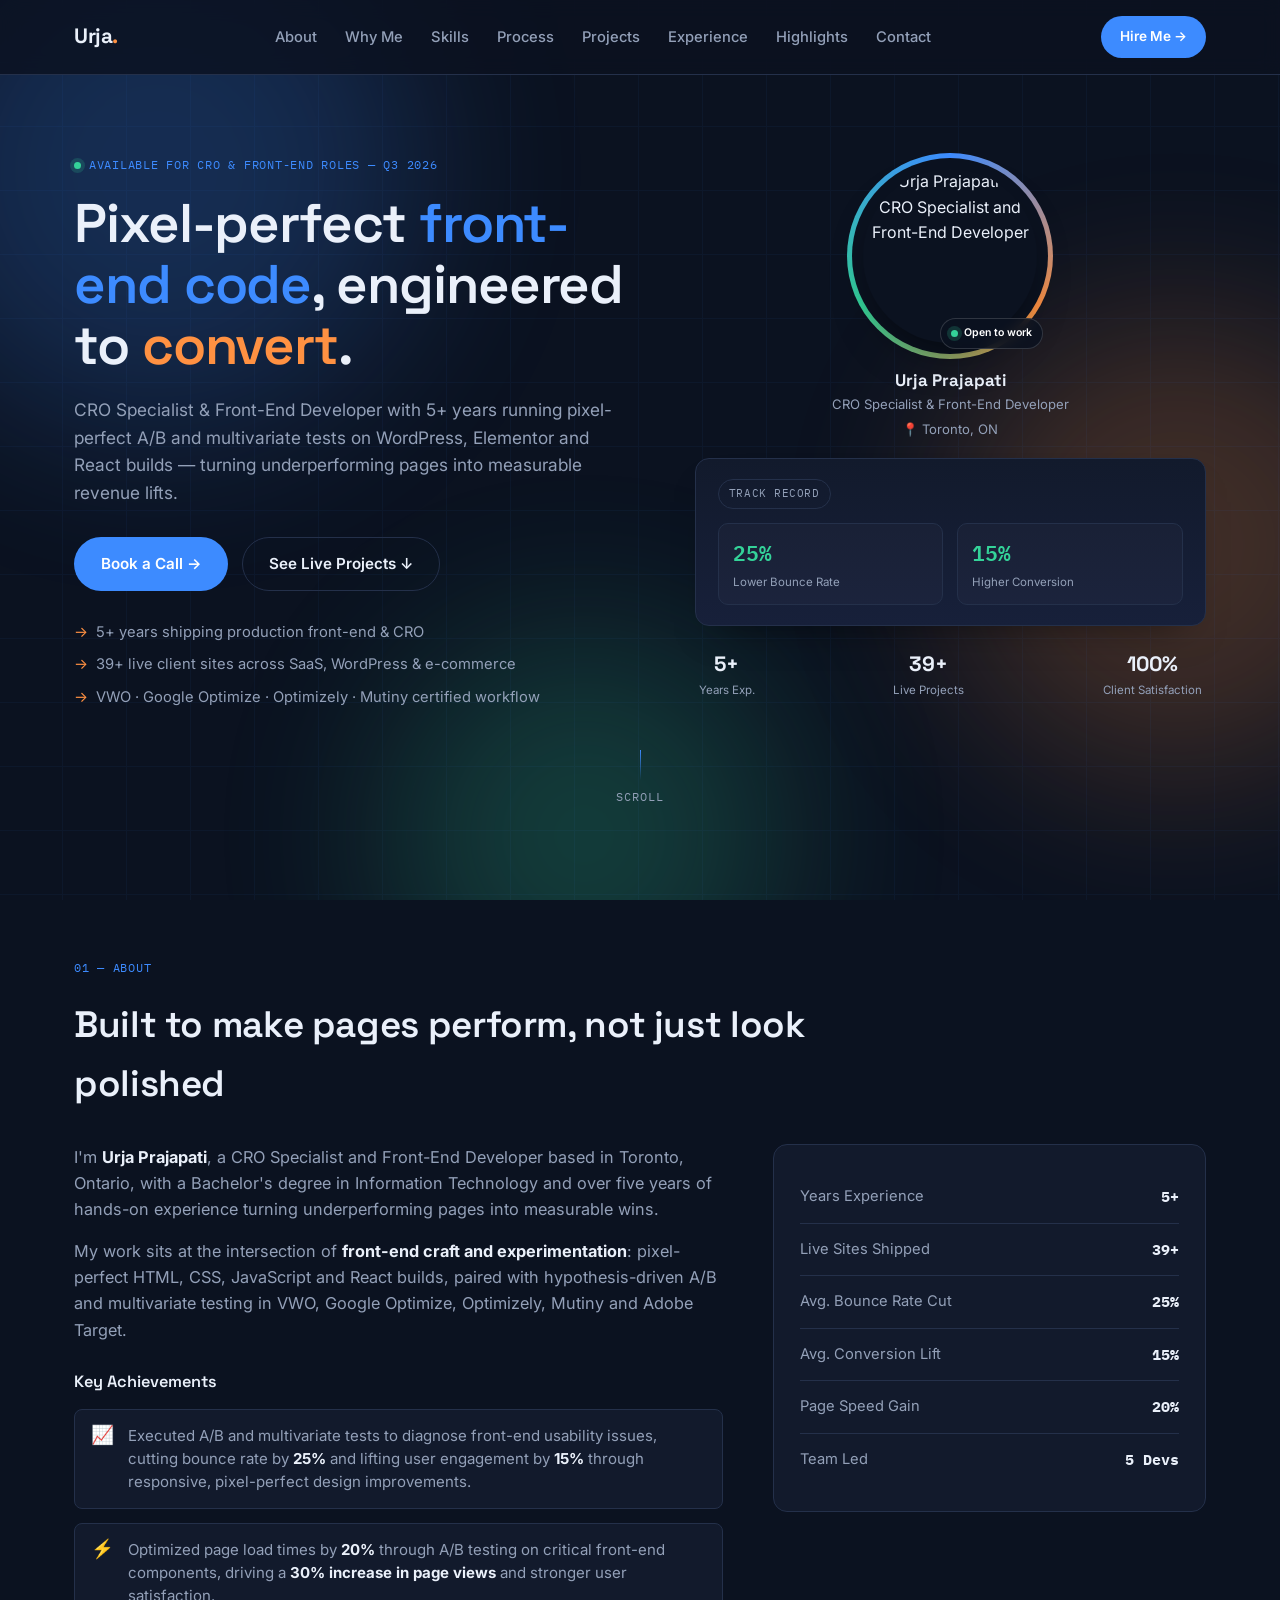
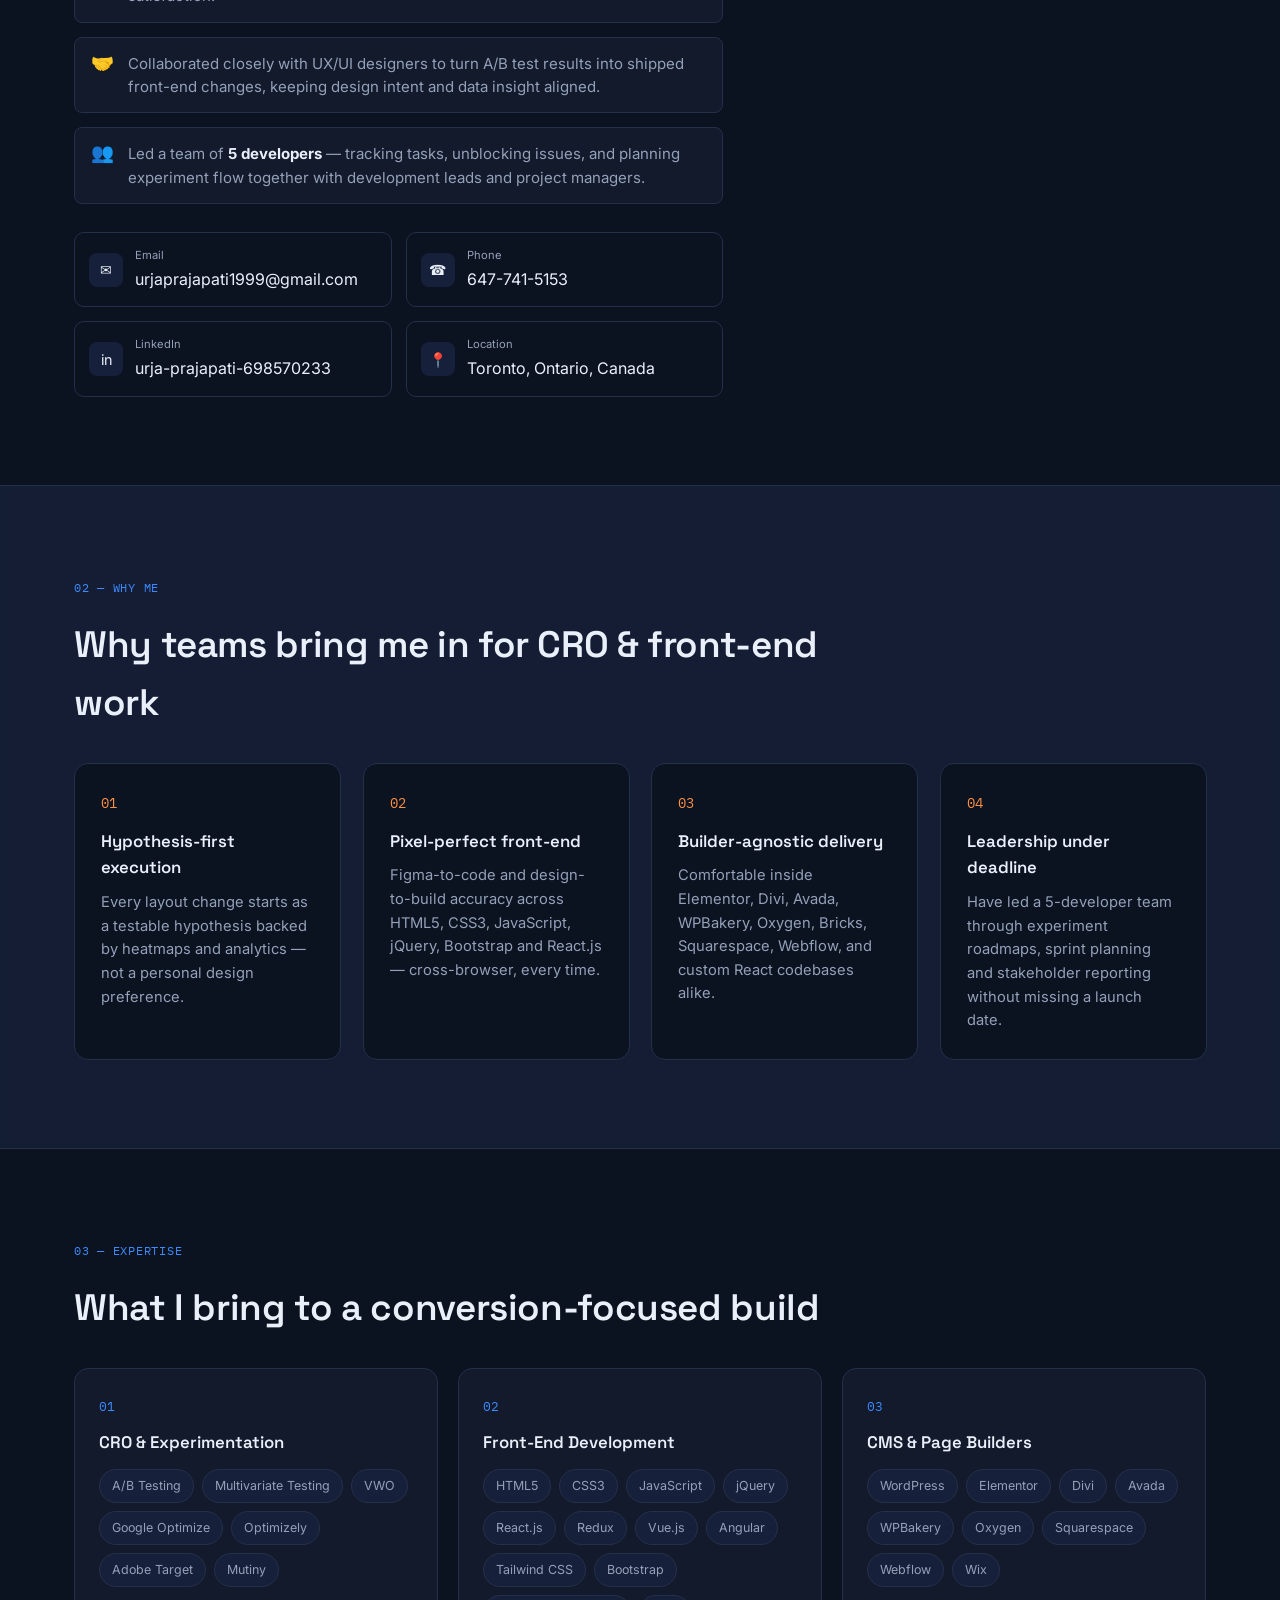
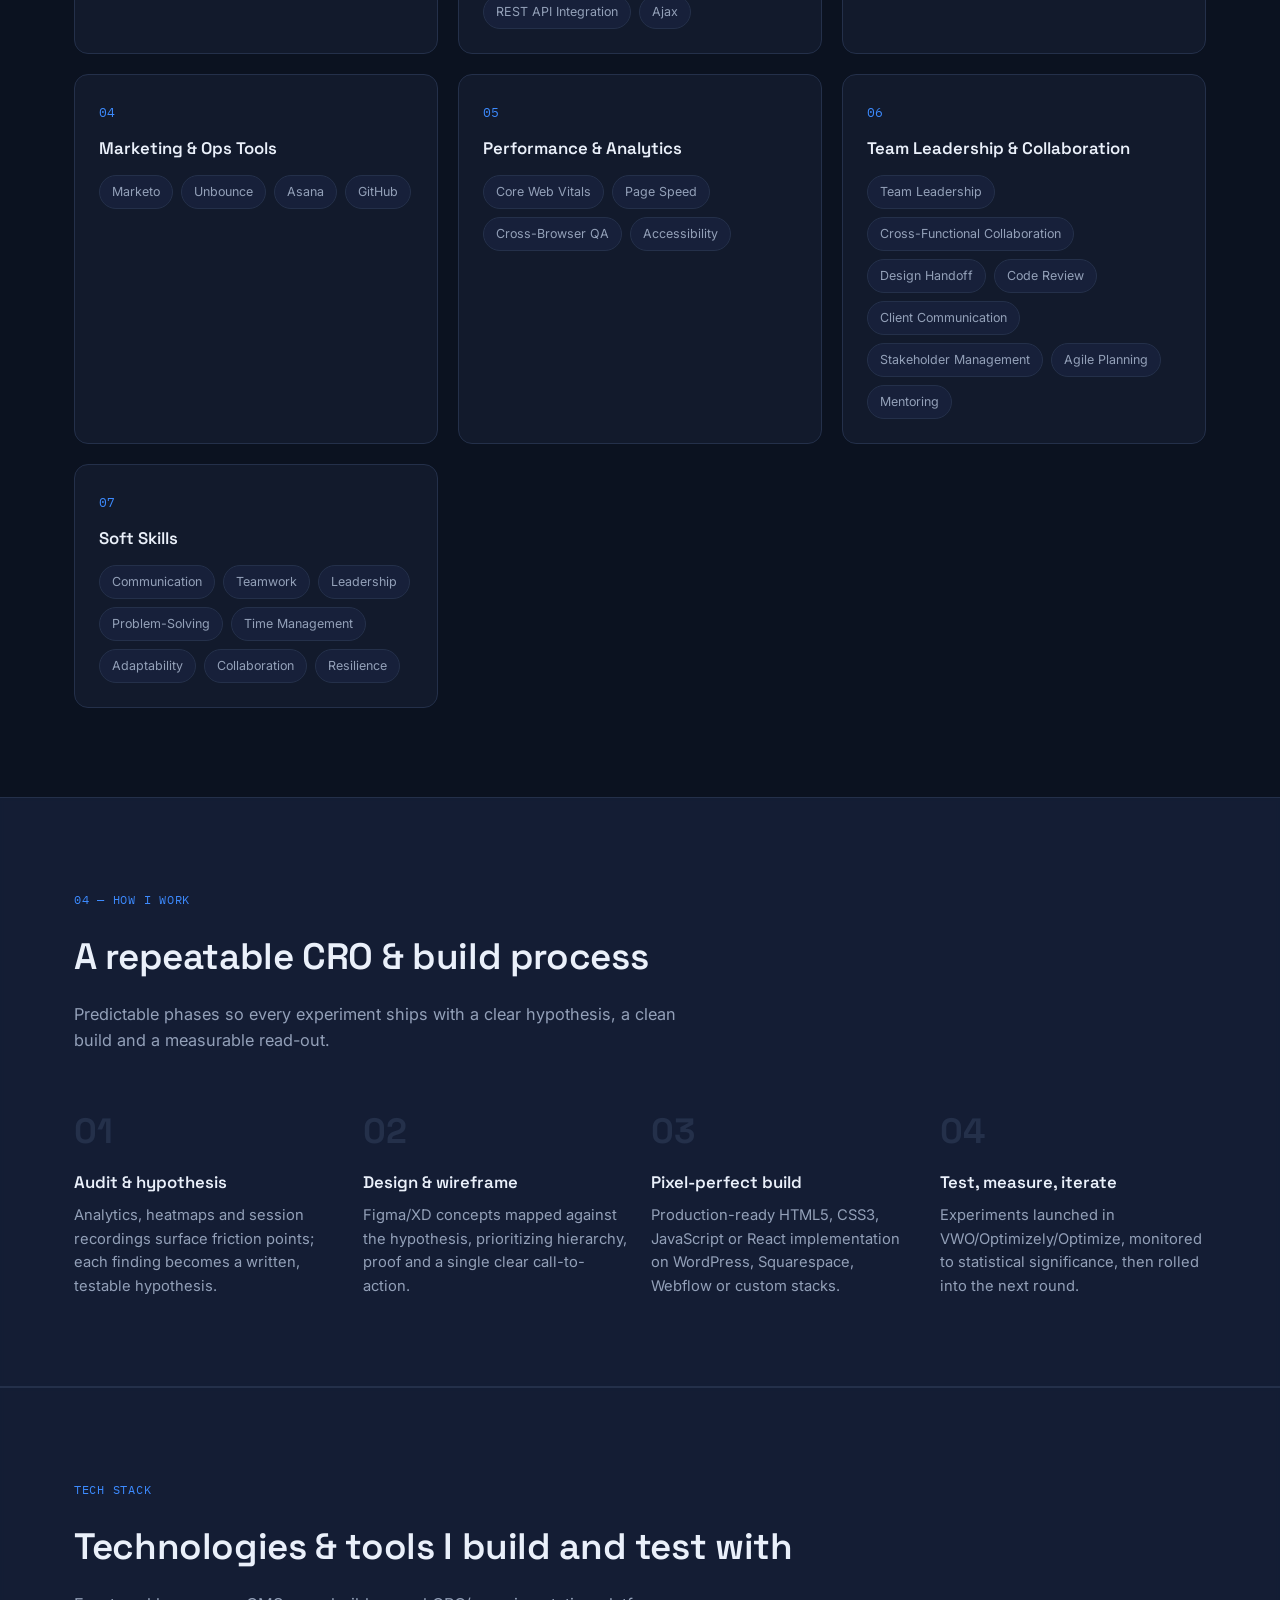
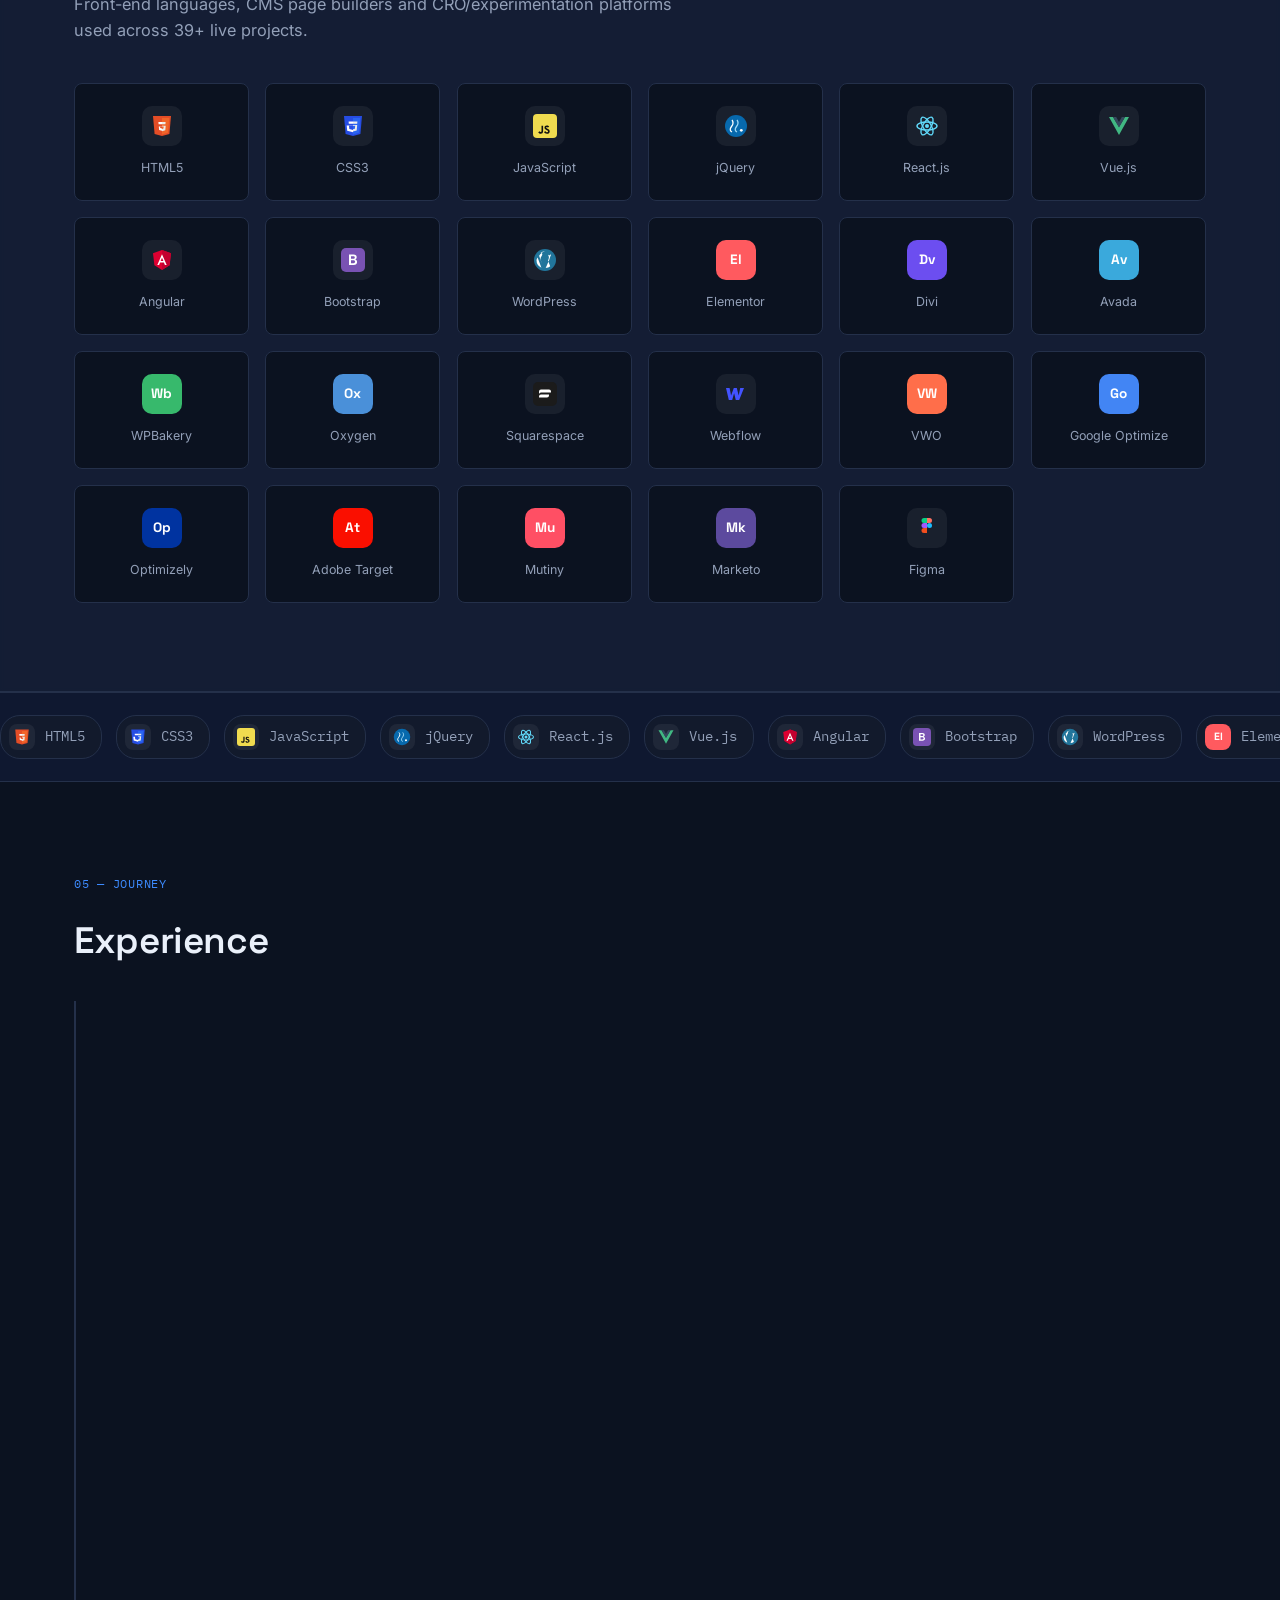
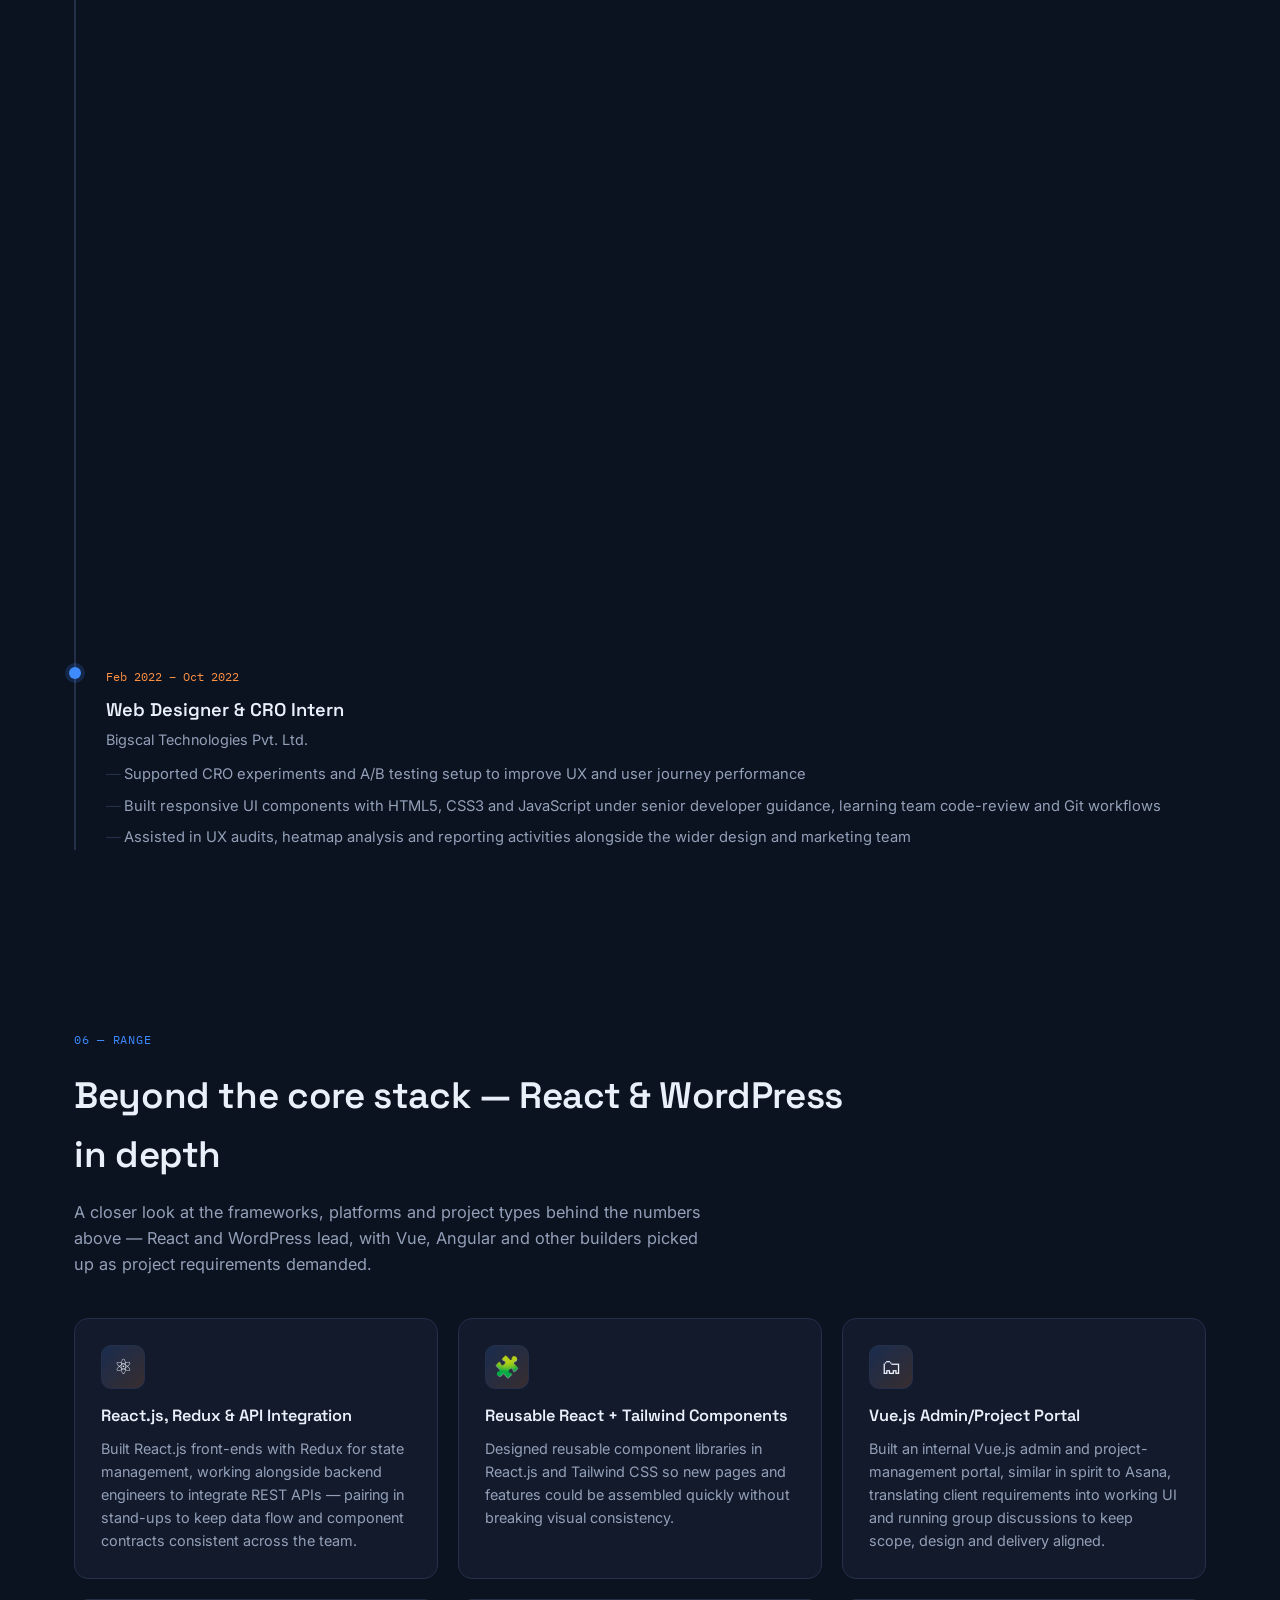
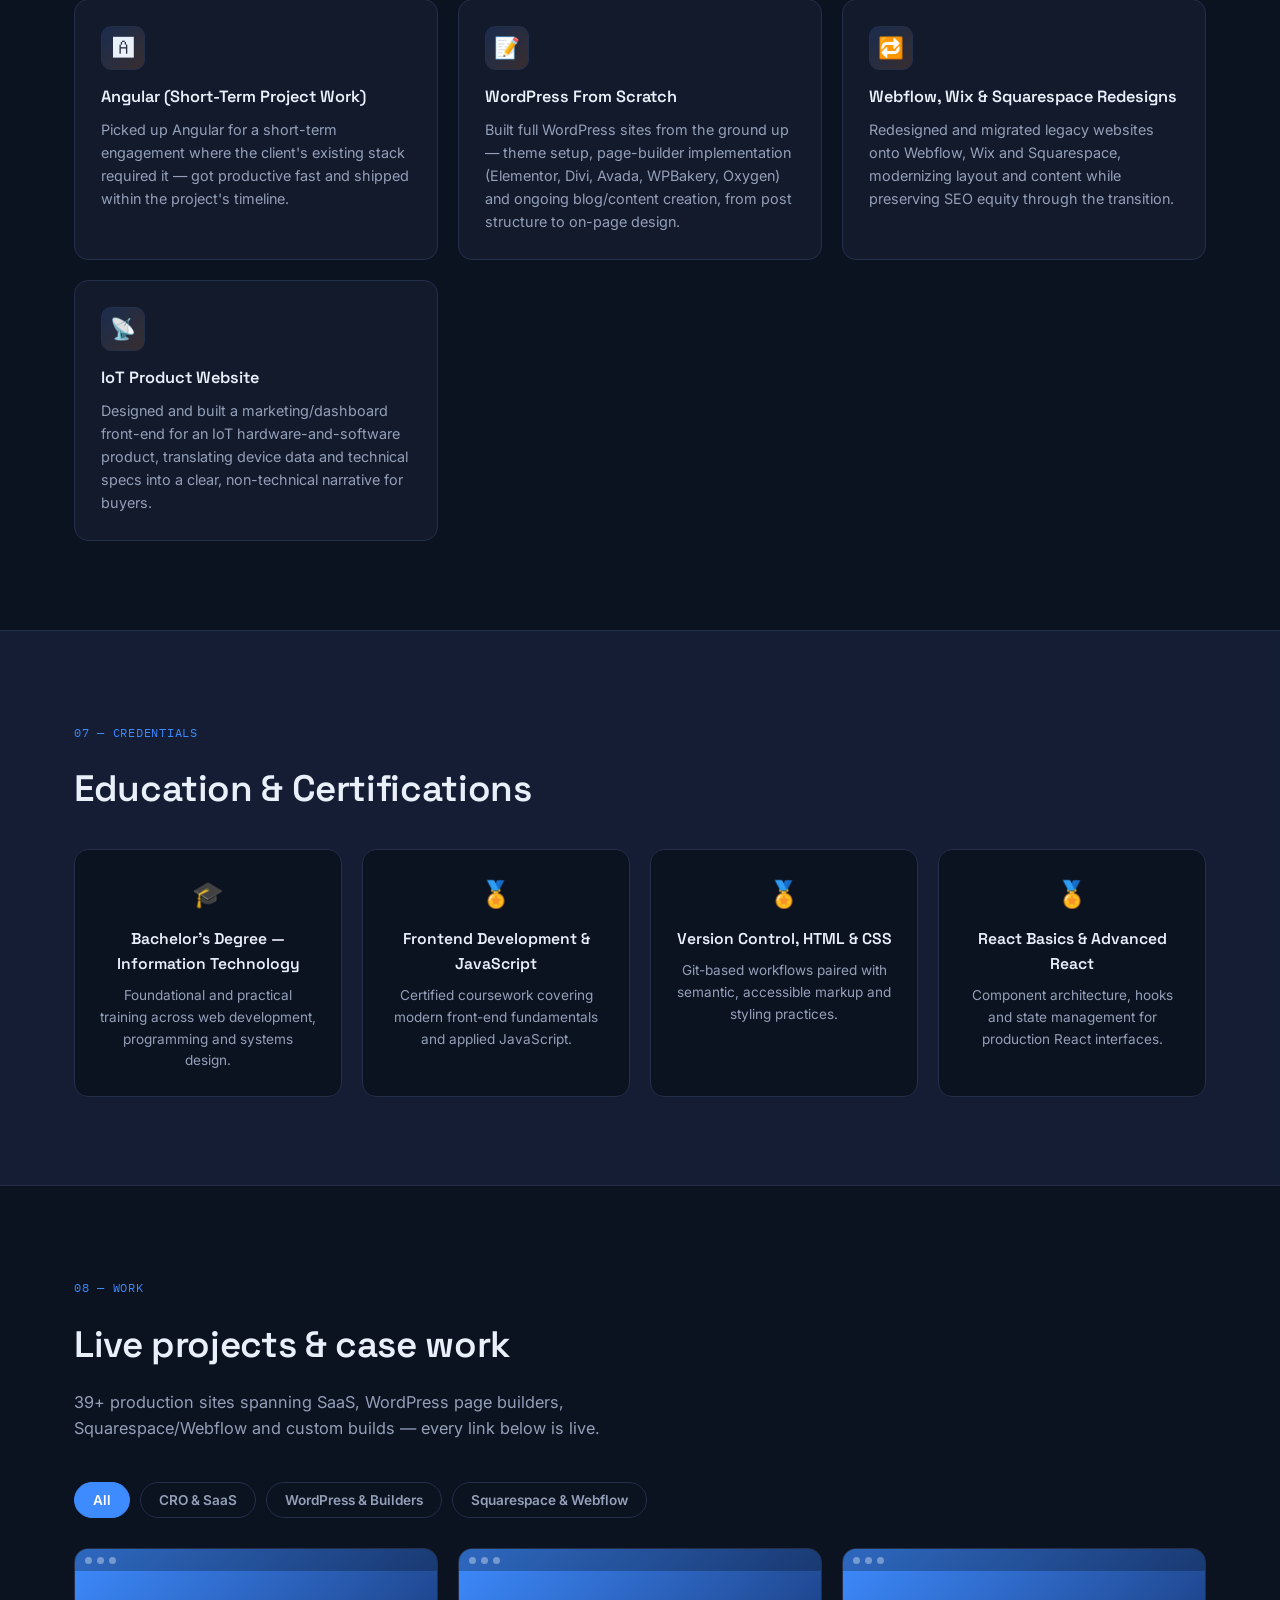
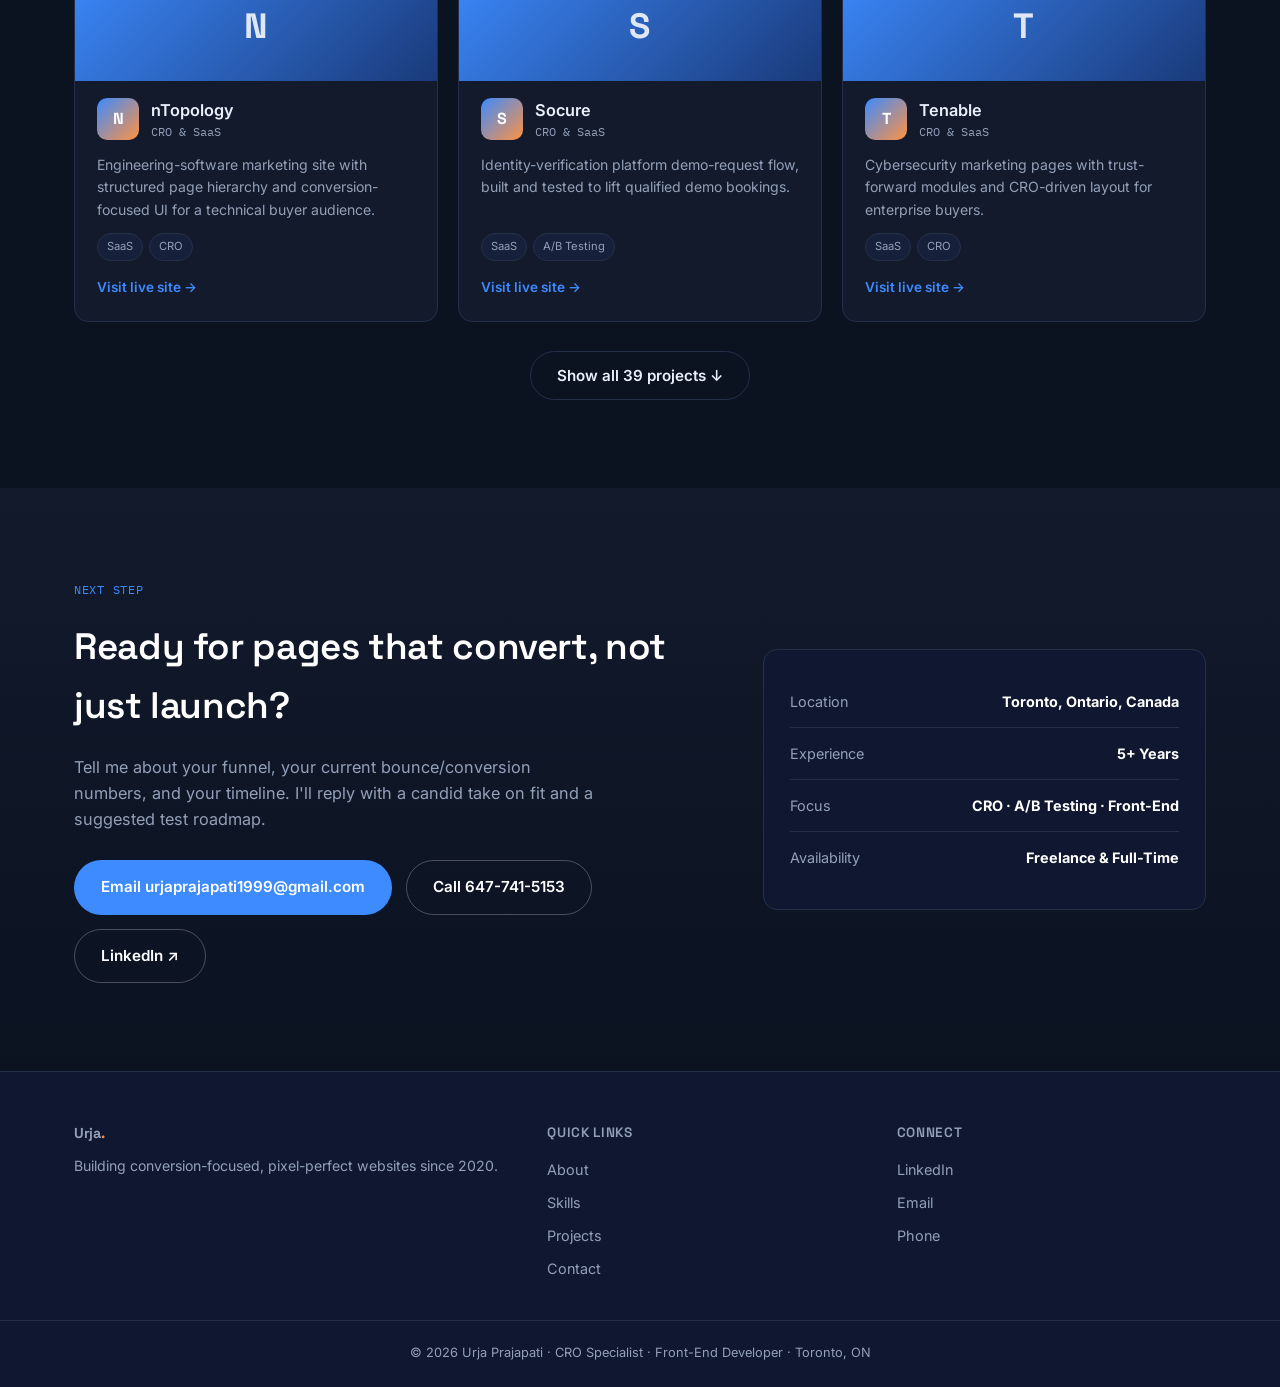
==== index.html @ b02f717a "Add files via upload" ====
<!DOCTYPE html>
<html lang="en">
<head>
<meta charset="UTF-8">
<meta name="viewport" content="width=device-width, initial-scale=1.0">
<title>Urja Prajapati — CRO & Front-End Developer | A/B Testing, WordPress & Elementor Expert</title>
<meta name="description" content="Urja Prajapati is a CRO Specialist and Front-End Developer with 5+ years shipping pixel-perfect, high-converting websites. Expert in A/B testing, VWO, WordPress, Elementor, React.js and JavaScript.">
<meta name="keywords" content="CRO Specialist, Conversion Rate Optimization, A/B Testing, Multivariate Testing, Front-End Developer, WordPress Developer, Elementor Expert, VWO, React.js Developer, Landing Page Optimization, UI/UX, Toronto Ontario">
<meta name="author" content="Urja Prajapati">
<meta property="og:title" content="Urja Prajapati — CRO & Front-End Developer">
<meta property="og:description" content="Pixel-perfect, conversion-focused websites. 5+ years in A/B testing, WordPress, Elementor and React.js.">
<meta property="og:type" content="website">
<link rel="preconnect" href="https://fonts.googleapis.com">
<link rel="preconnect" href="https://fonts.gstatic.com" crossorigin>
<link href="https://fonts.googleapis.com/css2?family=Space+Grotesk:wght@400;500;600;700&family=Inter:wght@400;500;600;700;800&family=IBM+Plex+Mono:wght@400;500;600&display=swap" rel="stylesheet">
<link rel="stylesheet" href="styles.css">
</head>
<body>

<div class="ambient-bg" aria-hidden="true">
  <span class="blob blob-a"></span>
  <span class="blob blob-b"></span>
  <span class="blob blob-c"></span>
  <span class="grid-lines"></span>
</div>

<!-- ===== NAV ===== -->
<header class="site-header" id="top">
  <nav class="nav container">
    <a href="#top" class="logo">Urja<span>.</span></a>
    <ul class="nav-links" id="navLinks">
      <li><a href="#about" class="nav-link">About</a></li>
      <li><a href="#why" class="nav-link">Why Me</a></li>
      <li><a href="#skills" class="nav-link">Skills</a></li>
      <li><a href="#process" class="nav-link">Process</a></li>
      <li><a href="#projects" class="nav-link">Projects</a></li>
      <li><a href="#experience" class="nav-link">Experience</a></li>
      <li><a href="#highlights" class="nav-link">Highlights</a></li>
      <li><a href="#contact" class="nav-link">Contact</a></li>
    </ul>
    <a href="mailto:urjaprajapati1999@gmail.com" class="btn btn-primary btn-sm nav-cta">Hire Me →</a>
    <button class="nav-toggle" id="navToggle" aria-label="Toggle menu">
      <span></span><span></span><span></span>
    </button>
  </nav>
</header>

<main>

<!-- ===== HERO ===== -->
<section class="hero" id="hero">
  <div class="container hero-grid">
    <div class="hero-copy">
      <p class="eyebrow"><span class="dot"></span>Available for CRO &amp; Front-End roles — Q3 2026</p>
      <h1>Pixel-perfect <span class="hl">front-end code</span>, engineered to <span class="hl hl-b">convert</span>.</h1>
      <p class="hero-sub">CRO Specialist &amp; Front-End Developer with 5+ years running pixel-perfect A/B and multivariate tests on WordPress, Elementor and React builds — turning underperforming pages into measurable revenue lifts.</p>
      <div class="hero-actions">
        <a href="mailto:urjaprajapati1999@gmail.com" class="btn btn-primary">Book a Call →</a>
        <a href="#projects" class="btn btn-ghost">See Live Projects ↓</a>
      </div>
      <ul class="hero-bullets">
        <li>5+ years shipping production front-end &amp; CRO</li>
        <li>39+ live client sites across SaaS, WordPress &amp; e-commerce</li>
        <li>VWO · Google Optimize · Optimizely · Mutiny certified workflow</li>
      </ul>
    </div>

    <div class="hero-visual" aria-hidden="false">
      <div class="profile-card">
        <div class="profile-photo-wrap">
          <span class="profile-ring"></span>
          <img src="assets/profile.jpg" alt="Urja Prajapati — CRO Specialist and Front-End Developer" class="profile-photo" width="760" height="1013">
          <span class="profile-badge"><span class="dot"></span>Open to work</span>
        </div>
        <div class="profile-meta">
          <div>
            <strong>Urja Prajapati</strong>
            <span>CRO Specialist &amp; Front-End Developer</span>
          </div>
          <span class="profile-loc">📍 Toronto, ON</span>
        </div>
      </div>

      <div class="impact-card">
        <div class="impact-card-head">
          <span class="impact-tag">Track Record</span>
        </div>
        <div class="impact-metrics">
          <div class="impact-metric">
            <span class="impact-metric-value"><span class="count-up" data-count="25" data-suffix="%">0</span></span>
            <span class="impact-metric-label">Lower Bounce Rate</span>
          </div>
          <div class="impact-metric">
            <span class="impact-metric-value"><span class="count-up" data-count="15" data-suffix="%">0</span></span>
            <span class="impact-metric-label">Higher Conversion</span>
          </div>
        </div>
      </div>

      <div class="hero-stats-strip">
        <div><strong class="count-up" data-count="5" data-suffix="+">0</strong><span>Years Exp.</span></div>
        <div><strong class="count-up" data-count="39" data-suffix="+">0</strong><span>Live Projects</span></div>
        <div><strong class="count-up" data-count="100" data-suffix="%">0</strong><span>Client Satisfaction</span></div>
      </div>
    </div>
  </div>
  <a href="#about" class="scroll-cue"><span></span>Scroll</a>
</section>

<!-- ===== ABOUT ===== -->
<section class="section" id="about">
  <div class="container">
    <p class="eyebrow eyebrow-dark">01 — About</p>
    <h2 class="section-title">Built to make pages perform, not just look polished</h2>
    <div class="about-grid">
      <div class="about-copy reveal">
        <p>I'm <strong>Urja Prajapati</strong>, a CRO Specialist and Front-End Developer based in Toronto, Ontario, with a Bachelor's degree in Information Technology and over five years of hands-on experience turning underperforming pages into measurable wins.</p>
        <p>My work sits at the intersection of <strong>front-end craft and experimentation</strong>: pixel-perfect HTML, CSS, JavaScript and React builds, paired with hypothesis-driven A/B and multivariate testing in VWO, Google Optimize, Optimizely, Mutiny and Adobe Target.</p>

        <h3 class="achieve-title">Key Achievements</h3>
        <ul class="achieve-list">
          <li><span class="achieve-ico">📈</span><span>Executed A/B and multivariate tests to diagnose front-end usability issues, cutting bounce rate by <strong>25%</strong> and lifting user engagement by <strong>15%</strong> through responsive, pixel-perfect design improvements.</span></li>
          <li><span class="achieve-ico">⚡</span><span>Optimized page load times by <strong>20%</strong> through A/B testing on critical front-end components, driving a <strong>30% increase in page views</strong> and stronger user satisfaction.</span></li>
          <li><span class="achieve-ico">🤝</span><span>Collaborated closely with UX/UI designers to turn A/B test results into shipped front-end changes, keeping design intent and data insight aligned.</span></li>
          <li><span class="achieve-ico">👥</span><span>Led a team of <strong>5 developers</strong> — tracking tasks, unblocking issues, and planning experiment flow together with development leads and project managers.</span></li>
        </ul>

        <div class="about-connect">
          <a href="mailto:urjaprajapati1999@gmail.com" class="connect-item">
            <span class="connect-ico">✉</span>
            <span><small>Email</small>urjaprajapati1999@gmail.com</span>
          </a>
          <a href="tel:6477415153" class="connect-item">
            <span class="connect-ico">☎</span>
            <span><small>Phone</small>647-741-5153</span>
          </a>
          <a href="https://linkedin.com/in/urja-prajapati-698570233" target="_blank" rel="noopener" class="connect-item">
            <span class="connect-ico">in</span>
            <span><small>LinkedIn</small>urja-prajapati-698570233</span>
          </a>
          <span class="connect-item connect-static">
            <span class="connect-ico">📍</span>
            <span><small>Location</small>Toronto, Ontario, Canada</span>
          </span>
        </div>
      </div>
      <div class="about-card reveal">
        <div class="about-card-row"><span>Years Experience</span><strong>5+</strong></div>
        <div class="about-card-row"><span>Live Sites Shipped</span><strong>39+</strong></div>
        <div class="about-card-row"><span>Avg. Bounce Rate Cut</span><strong>25%</strong></div>
        <div class="about-card-row"><span>Avg. Conversion Lift</span><strong>15%</strong></div>
        <div class="about-card-row"><span>Page Speed Gain</span><strong>20%</strong></div>
        <div class="about-card-row"><span>Team Led</span><strong>5 Devs</strong></div>
      </div>
    </div>
  </div>
</section>

<!-- ===== WHY ME ===== -->
<section class="section section-alt" id="why">
  <div class="container">
    <p class="eyebrow eyebrow-dark">02 — Why Me</p>
    <h2 class="section-title">Why teams bring me in for CRO &amp; front-end work</h2>
    <div class="why-grid">
      <div class="why-card reveal">
        <span class="why-num">01</span>
        <h3>Hypothesis-first execution</h3>
        <p>Every layout change starts as a testable hypothesis backed by heatmaps and analytics — not a personal design preference.</p>
      </div>
      <div class="why-card reveal">
        <span class="why-num">02</span>
        <h3>Pixel-perfect front-end</h3>
        <p>Figma-to-code and design-to-build accuracy across HTML5, CSS3, JavaScript, jQuery, Bootstrap and React.js — cross-browser, every time.</p>
      </div>
      <div class="why-card reveal">
        <span class="why-num">03</span>
        <h3>Builder-agnostic delivery</h3>
        <p>Comfortable inside Elementor, Divi, Avada, WPBakery, Oxygen, Bricks, Squarespace, Webflow, and custom React codebases alike.</p>
      </div>
      <div class="why-card reveal">
        <span class="why-num">04</span>
        <h3>Leadership under deadline</h3>
        <p>Have led a 5-developer team through experiment roadmaps, sprint planning and stakeholder reporting without missing a launch date.</p>
      </div>
    </div>
  </div>
</section>

<!-- ===== SKILLS / EXPERTISE ===== -->
<section class="section" id="skills">
  <div class="container">
    <p class="eyebrow eyebrow-dark">03 — Expertise</p>
    <h2 class="section-title">What I bring to a conversion-focused build</h2>
    <div class="skills-grid">
      <div class="skill-card reveal">
        <span class="skill-idx">01</span>
        <h3>CRO &amp; Experimentation</h3>
        <div class="chip-row">
          <span class="chip">A/B Testing</span><span class="chip">Multivariate Testing</span><span class="chip">VWO</span>
          <span class="chip">Google Optimize</span><span class="chip">Optimizely</span><span class="chip">Adobe Target</span><span class="chip">Mutiny</span>
        </div>
      </div>
      <div class="skill-card reveal">
        <span class="skill-idx">02</span>
        <h3>Front-End Development</h3>
        <div class="chip-row">
          <span class="chip">HTML5</span><span class="chip">CSS3</span><span class="chip">JavaScript</span>
          <span class="chip">jQuery</span><span class="chip">React.js</span><span class="chip">Redux</span><span class="chip">Vue.js</span><span class="chip">Angular</span>
          <span class="chip">Tailwind CSS</span><span class="chip">Bootstrap</span><span class="chip">REST API Integration</span><span class="chip">Ajax</span>
        </div>
      </div>
      <div class="skill-card reveal">
        <span class="skill-idx">03</span>
        <h3>CMS &amp; Page Builders</h3>
        <div class="chip-row">
          <span class="chip">WordPress</span><span class="chip">Elementor</span><span class="chip">Divi</span>
          <span class="chip">Avada</span><span class="chip">WPBakery</span><span class="chip">Oxygen</span><span class="chip">Squarespace</span><span class="chip">Webflow</span><span class="chip">Wix</span>
        </div>
      </div>
      <div class="skill-card reveal">
        <span class="skill-idx">04</span>
        <h3>Marketing &amp; Ops Tools</h3>
        <div class="chip-row">
          <span class="chip">Marketo</span><span class="chip">Unbounce</span><span class="chip">Asana</span><span class="chip">GitHub</span>
        </div>
      </div>
      <div class="skill-card reveal">
        <span class="skill-idx">05</span>
        <h3>Performance &amp; Analytics</h3>
        <div class="chip-row">
          <span class="chip">Core Web Vitals</span><span class="chip">Page Speed</span><span class="chip">Cross-Browser QA</span><span class="chip">Accessibility</span>
        </div>
      </div>
      <div class="skill-card reveal">
        <span class="skill-idx">06</span>
        <h3>Team Leadership &amp; Collaboration</h3>
        <div class="chip-row">
          <span class="chip">Team Leadership</span><span class="chip">Cross-Functional Collaboration</span><span class="chip">Design Handoff</span>
          <span class="chip">Code Review</span><span class="chip">Client Communication</span><span class="chip">Stakeholder Management</span><span class="chip">Agile Planning</span><span class="chip">Mentoring</span>
        </div>
      </div>
      <div class="skill-card reveal">
        <span class="skill-idx">07</span>
        <h3>Soft Skills</h3>
        <div class="chip-row">
          <span class="chip">Communication</span><span class="chip">Teamwork</span><span class="chip">Leadership</span>
          <span class="chip">Problem-Solving</span><span class="chip">Time Management</span><span class="chip">Adaptability</span><span class="chip">Collaboration</span><span class="chip">Resilience</span>
        </div>
      </div>
    </div>
  </div>
</section>

<!-- ===== PROCESS ===== -->
<section class="section section-alt" id="process">
  <div class="container">
    <p class="eyebrow eyebrow-dark">04 — How I Work</p>
    <h2 class="section-title">A repeatable CRO &amp; build process</h2>
    <p class="section-lede">Predictable phases so every experiment ships with a clear hypothesis, a clean build and a measurable read-out.</p>
    <div class="process-grid">
      <div class="process-step reveal">
        <span class="process-num">01</span>
        <h3>Audit &amp; hypothesis</h3>
        <p>Analytics, heatmaps and session recordings surface friction points; each finding becomes a written, testable hypothesis.</p>
      </div>
      <div class="process-step reveal">
        <span class="process-num">02</span>
        <h3>Design &amp; wireframe</h3>
        <p>Figma/XD concepts mapped against the hypothesis, prioritizing hierarchy, proof and a single clear call-to-action.</p>
      </div>
      <div class="process-step reveal">
        <span class="process-num">03</span>
        <h3>Pixel-perfect build</h3>
        <p>Production-ready HTML5, CSS3, JavaScript or React implementation on WordPress, Squarespace, Webflow or custom stacks.</p>
      </div>
      <div class="process-step reveal">
        <span class="process-num">04</span>
        <h3>Test, measure, iterate</h3>
        <p>Experiments launched in VWO/Optimizely/Optimize, monitored to statistical significance, then rolled into the next round.</p>
      </div>
    </div>
  </div>
</section>

<!-- ===== TECH LOGOS GRID ===== -->
<section class="section section-alt" id="tech">
  <div class="container">
    <p class="eyebrow eyebrow-dark">Tech Stack</p>
    <h2 class="section-title">Technologies &amp; tools I build and test with</h2>
    <p class="section-lede">Front-end languages, CMS page builders and CRO/experimentation platforms used across 39+ live projects.</p>
    <div class="tech-logo-grid" id="techLogoGrid">
      <!-- Injected by script.js -->
    </div>
  </div>
</section>

<!-- ===== TECH MARQUEE ===== -->
<section class="tech-marquee-wrap">
  <div class="tech-marquee">
    <div class="tech-track" id="techTrack">
      <!-- duplicated in JS for seamless loop -->
    </div>
  </div>
</section>

<!-- ===== EXPERIENCE ===== -->
<section class="section" id="experience">
  <div class="container">
    <p class="eyebrow eyebrow-dark">05 — Journey</p>
    <h2 class="section-title">Experience</h2>
    <div class="timeline">

      <div class="timeline-item reveal">
        <div class="timeline-dot"></div>
        <div class="timeline-content">
          <span class="timeline-date">Jul 2025 – Feb 2026</span>
          <h3>Web Designer &amp; CRO Specialist</h3>
          <span class="timeline-company">Hunani Infotech</span>
          <ul>
            <li>Designed and developed responsive, high-performance websites using Elementor, Bricks and Webflow, as both web designer and front-end builder</li>
            <li>Led A/B and multivariate tests using Google Optimize, VWO and Optimizely, increasing conversions across multiple funnels</li>
            <li>Partnered daily with UX/UI designers, marketing stakeholders and project managers to turn test results into shipped design changes</li>
            <li>Ran experiment stand-ups and reporting sessions, aligning cross-functional teams on hypothesis priority and test read-outs</li>
            <li>Analyzed heatmaps and session recordings with Hotjar, Clarity and Mouseflow to uncover UX friction points</li>
            <li>Built pixel-perfect pages from Figma/XD using HTML5, CSS3, SCSS and JavaScript</li>
            <li>Developed SEO-ready landing pages meeting Core Web Vitals and accessibility standards</li>
            <li>Implemented GA4, GTM and event tracking setups for data-driven decision-making</li>
          </ul>
        </div>
      </div>

      <div class="timeline-item reveal">
        <div class="timeline-dot"></div>
        <div class="timeline-content">
          <span class="timeline-date">Aug 2023 – May 2025</span>
          <h3>Web Designer</h3>
          <span class="timeline-company">Olixlab</span>
          <ul>
            <li>Designed and developed 20+ custom WordPress websites using Elementor, Bricks, Oxygen, Breakdance and Joomla</li>
            <li>Created Figma-based UI layouts and implemented responsive designs with HTML5, CSS3, JavaScript and Tailwind CSS</li>
            <li>Collaborated with a distributed team of developers and designers, reviewing each other's builds to keep components consistent across projects</li>
            <li>Coordinated directly with clients and account managers to translate feedback into revised layouts within sprint deadlines</li>
            <li>Performed A/B tests on CTAs and landing pages to boost conversion metrics and user engagement</li>
            <li>Enhanced site speed, accessibility and SEO using performance optimization best practices</li>
            <li>Integrated forms and plugins: Gravity Forms, Ninja Forms, CF7 and WooCommerce components</li>
          </ul>
        </div>
      </div>

      <div class="timeline-item reveal">
        <div class="timeline-dot"></div>
        <div class="timeline-content">
          <span class="timeline-date">Feb 2023 – Aug 2023</span>
          <h3>Web Designer</h3>
          <span class="timeline-company">Sparkle Infotech</span>
          <ul>
            <li>Built 12+ responsive WordPress websites using Elementor, Divi, Avada and WPBakery for education, e-commerce and service industries</li>
            <li>Converted Figma/Adobe XD designs into cross-browser compatible pages using HTML5, CSS3, SCSS and Bootstrap</li>
            <li>Worked side-by-side with designers and QA to close the gap between mockup and shipped page, catching pixel and interaction issues before launch</li>
            <li>Developed interactive UI elements (sliders, video banners, accordions) and custom email templates</li>
          </ul>
        </div>
      </div>

      <div class="timeline-item reveal">
        <div class="timeline-dot"></div>
        <div class="timeline-content">
          <span class="timeline-date">Oct 2022 – Dec 2022</span>
          <h3>Frontend Developer</h3>
          <span class="timeline-company">Bigscal Technologies Pvt. Ltd.</span>
          <ul>
            <li>Developed responsive React.js, HTML, CSS and JavaScript interfaces aligned with design specifications</li>
            <li>Paired with senior developers in code reviews and stand-ups, aligning component structure across a shared team codebase</li>
            <li>Participated in Google Optimize A/B tests to evaluate layout variations for UX and SEO improvements</li>
            <li>Built interactive components using jQuery, Slick, Splide and Owl Carousel</li>
          </ul>
        </div>
      </div>

      <div class="timeline-item reveal">
        <div class="timeline-dot"></div>
        <div class="timeline-content">
          <span class="timeline-date">Feb 2022 – Oct 2022</span>
          <h3>Web Designer &amp; CRO Intern</h3>
          <span class="timeline-company">Bigscal Technologies Pvt. Ltd.</span>
          <ul>
            <li>Supported CRO experiments and A/B testing setup to improve UX and user journey performance</li>
            <li>Built responsive UI components with HTML5, CSS3 and JavaScript under senior developer guidance, learning team code-review and Git workflows</li>
            <li>Assisted in UX audits, heatmap analysis and reporting activities alongside the wider design and marketing team</li>
          </ul>
        </div>
      </div>

    </div>
  </div>
</section>

<!-- ===== TECHNICAL HIGHLIGHTS ===== -->
<section class="section" id="highlights">
  <div class="container">
    <p class="eyebrow eyebrow-dark">06 — Range</p>
    <h2 class="section-title">Beyond the core stack — React &amp; WordPress in depth</h2>
    <p class="section-lede">A closer look at the frameworks, platforms and project types behind the numbers above — React and WordPress lead, with Vue, Angular and other builders picked up as project requirements demanded.</p>
    <div class="highlight-grid">
      <div class="highlight-card reveal">
        <span class="highlight-ico">⚛</span>
        <h3>React.js, Redux &amp; API Integration</h3>
        <p>Built React.js front-ends with Redux for state management, working alongside backend engineers to integrate REST APIs — pairing in stand-ups to keep data flow and component contracts consistent across the team.</p>
      </div>
      <div class="highlight-card reveal">
        <span class="highlight-ico">🧩</span>
        <h3>Reusable React + Tailwind Components</h3>
        <p>Designed reusable component libraries in React.js and Tailwind CSS so new pages and features could be assembled quickly without breaking visual consistency.</p>
      </div>
      <div class="highlight-card reveal">
        <span class="highlight-ico">🗂</span>
        <h3>Vue.js Admin/Project Portal</h3>
        <p>Built an internal Vue.js admin and project-management portal, similar in spirit to Asana, translating client requirements into working UI and running group discussions to keep scope, design and delivery aligned.</p>
      </div>
      <div class="highlight-card reveal">
        <span class="highlight-ico">🅰</span>
        <h3>Angular (Short-Term Project Work)</h3>
        <p>Picked up Angular for a short-term engagement where the client's existing stack required it — got productive fast and shipped within the project's timeline.</p>
      </div>
      <div class="highlight-card reveal">
        <span class="highlight-ico">📝</span>
        <h3>WordPress From Scratch</h3>
        <p>Built full WordPress sites from the ground up — theme setup, page-builder implementation (Elementor, Divi, Avada, WPBakery, Oxygen) and ongoing blog/content creation, from post structure to on-page design.</p>
      </div>
      <div class="highlight-card reveal">
        <span class="highlight-ico">🔁</span>
        <h3>Webflow, Wix &amp; Squarespace Redesigns</h3>
        <p>Redesigned and migrated legacy websites onto Webflow, Wix and Squarespace, modernizing layout and content while preserving SEO equity through the transition.</p>
      </div>
      <div class="highlight-card reveal">
        <span class="highlight-ico">📡</span>
        <h3>IoT Product Website</h3>
        <p>Designed and built a marketing/dashboard front-end for an IoT hardware-and-software product, translating device data and technical specs into a clear, non-technical narrative for buyers.</p>
      </div>
    </div>
  </div>
</section>

<!-- ===== EDUCATION ===== -->
<section class="section section-alt" id="education">
  <div class="container">
    <p class="eyebrow eyebrow-dark">07 — Credentials</p>
    <h2 class="section-title">Education &amp; Certifications</h2>
    <div class="edu-grid">
      <div class="edu-card reveal">
        <span class="edu-ico">🎓</span>
        <h3>Bachelor's Degree — Information Technology</h3>
        <p>Foundational and practical training across web development, programming and systems design.</p>
      </div>
      <div class="edu-card reveal">
        <span class="edu-ico">🏅</span>
        <h3>Frontend Development &amp; JavaScript</h3>
        <p>Certified coursework covering modern front-end fundamentals and applied JavaScript.</p>
      </div>
      <div class="edu-card reveal">
        <span class="edu-ico">🏅</span>
        <h3>Version Control, HTML &amp; CSS</h3>
        <p>Git-based workflows paired with semantic, accessible markup and styling practices.</p>
      </div>
      <div class="edu-card reveal">
        <span class="edu-ico">🏅</span>
        <h3>React Basics &amp; Advanced React</h3>
        <p>Component architecture, hooks and state management for production React interfaces.</p>
      </div>
    </div>
  </div>
</section>

<!-- ===== PROJECTS ===== -->
<section class="section" id="projects">
  <div class="container">
    <p class="eyebrow eyebrow-dark">08 — Work</p>
    <h2 class="section-title">Live projects &amp; case work</h2>
    <p class="section-lede">39+ production sites spanning SaaS, WordPress page builders, Squarespace/Webflow and custom builds — every link below is live.</p>

    <div class="filter-row" id="filterRow">
      <button class="filter-btn active" data-filter="all">All</button>
      <button class="filter-btn" data-filter="cro">CRO &amp; SaaS</button>
      <button class="filter-btn" data-filter="wp">WordPress &amp; Builders</button>
      <button class="filter-btn" data-filter="ss">Squarespace &amp; Webflow</button>
    </div>

    <div class="project-grid" id="projectGrid">
      <!-- Injected by script.js from PROJECTS data array -->
    </div>
    <div class="project-more-row">
      <button class="btn btn-ghost" id="projectMoreBtn" type="button">Show all projects ↓</button>
    </div>
  </div>
</section>

<!-- ===== CONTACT ===== -->
<section class="section cta-section" id="contact">
  <div class="container cta-grid">
    <div>
      <p class="eyebrow">Next Step</p>
      <h2 class="section-title light">Ready for pages that convert, not just launch?</h2>
      <p class="cta-copy">Tell me about your funnel, your current bounce/conversion numbers, and your timeline. I'll reply with a candid take on fit and a suggested test roadmap.</p>
      <div class="cta-actions">
        <a href="mailto:urjaprajapati1999@gmail.com" class="btn btn-primary">Email urjaprajapati1999@gmail.com</a>
        <a href="tel:6477415153" class="btn btn-ghost btn-ghost-light">Call 647-741-5153</a>
        <a href="https://linkedin.com/in/urja-prajapati-698570233" target="_blank" rel="noopener" class="btn btn-ghost btn-ghost-light">LinkedIn ↗</a>
      </div>
    </div>
    <div class="cta-card">
      <div class="cta-card-row"><span>Location</span><strong>Toronto, Ontario, Canada</strong></div>
      <div class="cta-card-row"><span>Experience</span><strong>5+ Years</strong></div>
      <div class="cta-card-row"><span>Focus</span><strong>CRO · A/B Testing · Front-End</strong></div>
      <div class="cta-card-row"><span>Availability</span><strong>Freelance &amp; Full-Time</strong></div>
    </div>
  </div>
</section>

</main>

<!-- ===== FOOTER ===== -->
<footer class="footer">
  <div class="container footer-grid">
    <div>
      <a href="#top" class="logo">Urja<span>.</span></a>
      <p>Building conversion-focused, pixel-perfect websites since 2020.</p>
    </div>
    <div>
      <h4>Quick Links</h4>
      <a href="#about">About</a>
      <a href="#skills">Skills</a>
      <a href="#projects">Projects</a>
      <a href="#contact">Contact</a>
    </div>
    <div>
      <h4>Connect</h4>
      <a href="https://linkedin.com/in/urja-prajapati-698570233" target="_blank" rel="noopener">LinkedIn</a>
      <a href="mailto:urjaprajapati1999@gmail.com">Email</a>
      <a href="tel:6477415153">Phone</a>
    </div>
  </div>
  <p class="footer-copy">© 2026 Urja Prajapati · CRO Specialist · Front-End Developer · Toronto, ON</p>
</footer>

<script src="script.js"></script>
</body>
</html>
---- styles.css ----
/* =========================================================
   URJA PRAJAPATI — PORTFOLIO STYLES
   Design tokens: dark ink base + split-test A/B accent duo
   ========================================================= */

:root{
  /* Color */
  --ink:        #0B1220;
  --surface:    #121A2C;
  --surface-2:  #17203A;
  --line:       #24304A;
  --text:       #EAF0FA;
  --muted:      #93A0B8;
  --accent-blue:  #3D8BFF;   /* primary accent */
  --accent-amber:  #FF9142;   /* secondary accent */
  --success:    #34D399;
  --cream:      #F5F7FB;
  --ink-soft:   #0F1830;

  /* Type */
  --display: "Space Grotesk", "Inter", sans-serif;
  --body: "Inter", sans-serif;
  --mono: "IBM Plex Mono", monospace;

  /* Layout */
  --maxw: 1180px;
  --radius: 14px;
  --radius-sm: 8px;
}

*,*::before,*::after{ box-sizing: border-box; }
html{ scroll-behavior: smooth; }
body{
  margin:0;
  background: var(--ink);
  color: var(--text);
  font-family: var(--body);
  line-height: 1.6;
  -webkit-font-smoothing: antialiased;
}
img{ max-width:100%; display:block; }
a{ color:inherit; text-decoration:none; }
ul{ list-style:none; margin:0; padding:0; }
h1,h2,h3,h4{ font-family: var(--display); font-weight:600; margin:0; color:var(--text); }
p{ margin:0; }
.container{ max-width: var(--maxw); margin: 0 auto; padding: 0 24px; }

:focus-visible{ outline: 2px solid var(--accent-blue); outline-offset: 3px; }

@media (prefers-reduced-motion: reduce){
  *{ animation-duration: 0.001ms !important; animation-iteration-count: 1 !important; transition-duration: 0.001ms !important; scroll-behavior: auto !important; }
}

/* ---------- Scroll reveal motion ---------- */
.reveal{
  opacity: 0;
  transform: translateY(28px);
  transition: opacity .6s cubic-bezier(.22,.61,.36,1), transform .6s cubic-bezier(.22,.61,.36,1);
  will-change: opacity, transform;
}
.reveal.in-view{ opacity: 1; transform: translateY(0); }
@media (prefers-reduced-motion: reduce){
  .reveal{ opacity:1; transform:none; transition:none; }
}

/* ---------- Ambient animated background (sitewide motion) ---------- */
.ambient-bg{
  position: fixed; inset:0; z-index:0; overflow:hidden; pointer-events:none;
}
.ambient-bg .blob{
  position:absolute; border-radius:50%; filter: blur(90px); opacity:.22;
  will-change: transform;
}
.blob-a{ width:520px; height:520px; top:-10%; left:-8%; background: var(--accent-blue); animation: driftA 26s ease-in-out infinite; }
.blob-b{ width:460px; height:460px; top:35%; right:-10%; background: var(--accent-amber); animation: driftB 32s ease-in-out infinite; }
.blob-c{ width:400px; height:400px; bottom:-15%; left:30%; background: var(--success); opacity:.14; animation: driftC 38s ease-in-out infinite; }
@keyframes driftA{
  0%,100%{ transform: translate(0,0) scale(1); }
  33%{ transform: translate(60px,80px) scale(1.15); }
  66%{ transform: translate(-40px,40px) scale(.9); }
}
@keyframes driftB{
  0%,100%{ transform: translate(0,0) scale(1); }
  50%{ transform: translate(-90px,-60px) scale(1.2); }
}
@keyframes driftC{
  0%,100%{ transform: translate(0,0) scale(1); }
  40%{ transform: translate(50px,-70px) scale(1.1); }
  70%{ transform: translate(-70px,20px) scale(.95); }
}
.grid-lines{
  position:absolute; inset:-2px; opacity:.05;
  background-image:
    linear-gradient(var(--accent-blue) 1px, transparent 1px),
    linear-gradient(90deg, var(--accent-blue) 1px, transparent 1px);
  background-size: 64px 64px;
  animation: gridDrift 60s linear infinite;
}
@keyframes gridDrift{
  from{ background-position: 0 0, 0 0; }
  to{ background-position: 64px 128px, 128px 64px; }
}
@media (prefers-reduced-motion: reduce){
  .ambient-bg .blob, .grid-lines{ animation: none; }
}
main, .site-header, .footer{ position: relative; z-index: 1; }

/* ---------- Buttons ---------- */
.btn{
  display:inline-flex; align-items:center; gap:8px;
  padding: 14px 26px;
  border-radius: 999px;
  font-family: var(--body);
  font-weight:600;
  font-size: 0.95rem;
  border: 1px solid transparent;
  cursor:pointer;
  transition: transform .18s ease, background .18s ease, border-color .18s ease;
  white-space: nowrap;
}
.btn:hover{ transform: translateY(-2px); }
.btn-primary{ background: var(--accent-blue); color:#fff; }
.btn-primary:hover{ background:#5a9dff; }
.btn-ghost{ background: transparent; color: var(--text); border-color: var(--line); }
.btn-ghost:hover{ border-color: var(--accent-blue); }
.btn-ghost-light{ border-color: rgba(255,255,255,.25); color:#fff; }
.btn-sm{ padding: 9px 18px; font-size: .85rem; }

/* ---------- Nav ---------- */
.site-header{
  position: sticky; top:0; z-index: 100;
  backdrop-filter: blur(10px);
  background: rgba(11,18,32,.82);
  border-bottom: 1px solid var(--line);
}
.nav{ display:flex; align-items:center; justify-content:space-between; padding: 16px 24px; }
.logo{ font-family: var(--display); font-size:1.3rem; font-weight:700; letter-spacing:-0.02em; }
.logo span{ color: var(--accent-amber); }
.nav-links{ display:flex; gap: 28px; }
.nav-link{ font-size:.92rem; color: var(--muted); font-weight:500; transition: color .15s ease; }
.nav-link:hover{ color: var(--text); }
.nav-cta{ margin-left: 12px; }
.nav-toggle{ display:none; flex-direction:column; gap:5px; background:none; border:none; cursor:pointer; padding:6px; }
.nav-toggle span{ width:22px; height:2px; background: var(--text); border-radius:2px; }

/* ---------- Hero ---------- */
.hero{ padding: 76px 0 60px; position:relative; overflow:hidden; }
.hero-grid{
  display:grid; grid-template-columns: 1.05fr .95fr; gap: 56px; align-items:center;
  position:relative; z-index:1;
}
.eyebrow{
  display:inline-flex; align-items:center; gap:8px;
  font-family: var(--mono); font-size:.78rem; letter-spacing:.06em; text-transform:uppercase;
  color: var(--accent-blue); margin-bottom: 18px;
}
.eyebrow-dark{ color: var(--accent-blue); }
.dot{ width:7px; height:7px; border-radius:50%; background: var(--success); box-shadow: 0 0 0 4px rgba(52,211,153,.18); }
.hero h1{ font-size: clamp(2.1rem, 4.3vw, 3.4rem); line-height:1.12; letter-spacing:-0.02em; margin-bottom:20px; }
.hl{ color: var(--accent-blue); }
.hl-b{ color: var(--accent-amber); }
.hero-sub{ color: var(--muted); font-size:1.08rem; max-width: 540px; margin-bottom: 30px; }
.hero-actions{ display:flex; gap:14px; flex-wrap:wrap; margin-bottom: 30px; }
.hero-bullets{ display:flex; flex-direction:column; gap:9px; }
.hero-bullets li{ position:relative; padding-left:22px; color: var(--muted); font-size:.92rem; }
.hero-bullets li::before{ content:"→"; position:absolute; left:0; color: var(--accent-amber); }

/* --- Profile photo card --- */
.profile-card{ margin-bottom: 18px; display:flex; flex-direction:column; align-items:center; text-align:center; }
.profile-photo-wrap{
  position: relative; width: 190px; height: 190px; margin: 0 auto;
  animation: floatY 6s ease-in-out infinite;
}
.profile-ring{
  position:absolute; inset:-8px; border-radius:50%;
  background: conic-gradient(from 0deg, var(--accent-blue), var(--accent-amber), var(--success), var(--accent-blue));
  animation: spinRing 7s linear infinite;
  filter: blur(.3px);
}
.profile-ring::after{
  content:""; position:absolute; inset:5px; border-radius:50%; background: var(--ink);
}
@keyframes spinRing{ to{ transform: rotate(360deg); } }
.profile-photo{
  position:relative; z-index:1; width:174px; height:174px; margin:8px;
  border-radius:50%; object-fit: cover; object-position: top center;
  box-shadow: 0 20px 45px -18px rgba(0,0,0,.7);
}
@keyframes floatY{
  0%,100%{ transform: translateY(0); }
  50%{ transform: translateY(-10px); }
}
.profile-badge{
  position:absolute; bottom:2px; right:2px; z-index:2;
  display:inline-flex; align-items:center; gap:6px;
  background: rgba(11,18,32,.85); backdrop-filter: blur(6px);
  border:1px solid rgba(255,255,255,.15); color:#fff;
  font-size:.66rem; font-weight:600; padding:6px 10px; border-radius:20px;
  white-space:nowrap;
}
.profile-meta{
  display:flex; flex-direction:column; align-items:center; gap:4px;
  margin-top: 16px;
}
.profile-meta strong{ display:block; font-family: var(--display); font-size:1.05rem; }
.profile-meta span{ display:block; font-size:.82rem; color: var(--muted); }
.profile-loc{ font-size:.78rem; color: var(--muted); white-space:nowrap; }
@media (prefers-reduced-motion: reduce){
  .profile-photo-wrap, .profile-ring{ animation:none; }
}

/* --- Impact snapshot signature card --- */
.impact-card{
  background: linear-gradient(180deg, var(--surface), var(--surface-2));
  border: 1px solid var(--line); border-radius: var(--radius);
  padding: 20px 22px; box-shadow: 0 20px 40px -24px rgba(0,0,0,.55);
  margin-bottom: 18px;
}
.impact-card-head{ display:flex; justify-content:space-between; align-items:center; margin-bottom:14px; }
.impact-tag{ font-family:var(--mono); font-size:.7rem; letter-spacing:.05em; text-transform:uppercase; color:var(--muted); border:1px solid var(--line); padding:5px 10px; border-radius:20px; }
.impact-metrics{ display:grid; grid-template-columns: 1fr 1fr; gap:14px; }
.impact-metric{ background: rgba(255,255,255,.02); border:1px solid var(--line); border-radius:10px; padding:12px 14px; display:flex; flex-direction:column; gap:4px; }
.impact-metric-value{ font-family:var(--mono); font-size:1.3rem; font-weight:600; color: var(--success); }
.impact-metric-label{ font-size:.72rem; color:var(--muted); }

.hero-stats-strip{ display:flex; justify-content:space-between; margin-top:22px; padding: 0 4px; }
.hero-stats-strip div{ display:flex; flex-direction:column; align-items:center; }
.hero-stats-strip strong{ font-family:var(--display); font-size:1.3rem; }
.hero-stats-strip span{ font-size:.72rem; color:var(--muted); }

.scroll-cue{
  display:flex; flex-direction:column; align-items:center; gap:8px; width:max-content;
  margin: 40px auto 0; font-family:var(--mono); font-size:.72rem; color:var(--muted); text-transform:uppercase; letter-spacing:.08em;
}
.scroll-cue span{ width:1px; height:30px; background: linear-gradient(var(--accent-blue), transparent); animation: scrollDown 1.6s infinite; }
@keyframes scrollDown{ 0%{ opacity:0; transform:translateY(-6px);} 50%{opacity:1;} 100%{ opacity:0; transform:translateY(10px);} }

/* ---------- Sections generic ---------- */
.section{ padding: 88px 0; }
.section-alt{ background: rgba(23,32,58,.82); border-top:1px solid var(--line); border-bottom:1px solid var(--line); backdrop-filter: blur(2px); }
.section-title{ font-size: clamp(1.6rem, 3vw, 2.3rem); letter-spacing:-0.01em; max-width:780px; margin-bottom: 14px; }
.section-title.light{ color:#fff; }
.section-lede{ color: var(--muted); max-width:640px; margin-bottom: 40px; font-size:1.02rem; }

/* ---------- About ---------- */
.about-grid{ display:grid; grid-template-columns: 1.5fr 1fr; gap:50px; margin-top: 30px; align-items:start; }
.about-copy p{ color: var(--muted); margin-bottom:16px; font-size:1.02rem; }
.about-copy strong{ color: var(--text); }
.achieve-title{ font-size:1.02rem; margin: 26px 0 14px; }
.achieve-list{ display:flex; flex-direction:column; gap:14px; margin-bottom: 22px; }
.achieve-list li{
  display:flex; gap:14px; align-items:flex-start;
  background: var(--surface); border:1px solid var(--line); border-radius: var(--radius-sm);
  padding: 14px 16px; transition: border-color .25s ease, transform .25s cubic-bezier(.22,.61,.36,1);
}
.achieve-list li:hover{ border-color: var(--accent-blue); transform: translateX(4px); }
.achieve-ico{ font-size:1.15rem; line-height:1; flex-shrink:0; margin-top:1px; }
.achieve-list li span:last-child{ color: var(--muted); font-size:.94rem; line-height:1.55; }
.achieve-list li strong{ color: var(--text); }
.about-connect{ display:grid; grid-template-columns:1fr 1fr; gap:14px; margin-top:28px; }
.connect-item{ display:flex; align-items:center; gap:12px; padding:14px; border:1px solid var(--line); border-radius:10px; transition:border-color .15s ease; }
.connect-item:hover{ border-color: var(--accent-blue); }
.connect-ico{ width:34px; height:34px; display:flex; align-items:center; justify-content:center; background: var(--surface-2); border-radius:8px; font-size:.9rem; flex-shrink:0; }
.connect-item small{ display:block; color: var(--muted); font-size:.7rem; margin-bottom:2px; }
.connect-static{ cursor:default; }
.about-card{ background: var(--surface); border:1px solid var(--line); border-radius: var(--radius); padding: 26px; }
.about-card-row{ display:flex; justify-content:space-between; padding:14px 0; border-bottom:1px solid var(--line); font-size:.92rem; color:var(--muted); }
.about-card-row:last-child{ border-bottom:none; }
.about-card-row strong{ color: var(--text); font-family: var(--mono); }

/* ---------- Why cards ---------- */
.why-grid{ display:grid; grid-template-columns: repeat(4,1fr); gap: 22px; margin-top: 30px; }
.why-card{ background: var(--ink); border:1px solid var(--line); border-radius: var(--radius); padding: 26px; position:relative; overflow:hidden; transition: transform .28s cubic-bezier(.22,.61,.36,1), border-color .28s ease, box-shadow .28s ease; }
.why-card::before{ content:""; position:absolute; left:0; top:0; bottom:0; width:3px; background: linear-gradient(var(--accent-blue), var(--accent-amber)); transform: scaleY(0); transform-origin: top; transition: transform .3s ease; }
.why-card:hover{ transform: translateY(-6px); border-color: var(--accent-blue); box-shadow: 0 24px 40px -22px rgba(61,139,255,.35); }
.why-card:hover::before{ transform: scaleY(1); }
.why-num{ font-family:var(--mono); color: var(--accent-amber); font-size:.85rem; }
.why-card h3{ margin: 12px 0 10px; font-size:1.05rem; }
.why-card p{ color: var(--muted); font-size:.92rem; }

/* ---------- Skills ---------- */
.skills-grid{ display:grid; grid-template-columns: repeat(3,1fr); gap: 20px; margin-top: 30px; }
.skill-card{ background: var(--surface); border:1px solid var(--line); border-radius: var(--radius); padding: 24px; transition: transform .28s cubic-bezier(.22,.61,.36,1), border-color .28s ease, box-shadow .28s ease; }
.skill-card:hover{ transform: translateY(-6px) scale(1.015); border-color: var(--accent-amber); box-shadow: 0 24px 40px -22px rgba(255,145,66,.3); }
.skill-card:hover .chip{ border-color: var(--accent-blue); }
.skill-idx{ font-family:var(--mono); color: var(--accent-blue); font-size:.8rem; }
.skill-card h3{ margin: 10px 0 14px; font-size:1.05rem; }
.chip-row{ display:flex; flex-wrap:wrap; gap:8px; }
.chip{ font-size:.78rem; padding:6px 12px; border-radius:20px; background: var(--surface-2); border:1px solid var(--line); color: var(--muted); transition: border-color .2s ease; }

/* ---------- Process ---------- */
.process-grid{ display:grid; grid-template-columns: repeat(4,1fr); gap:22px; }
.process-step{ position:relative; padding-top: 10px; }
.process-num{ font-family:var(--display); font-size:2.2rem; font-weight:700; color: var(--line); display:block; margin-bottom:10px; }
.process-step h3{ font-size:1.05rem; margin-bottom:8px; }
.process-step p{ color: var(--muted); font-size:.92rem; }

/* ---------- Tech marquee ---------- */
.tech-marquee-wrap{ border-top:1px solid var(--line); border-bottom:1px solid var(--line); background: var(--ink-soft); overflow:hidden; padding: 22px 0; }
.tech-marquee{ width:100%; overflow:hidden; }
.tech-track{ display:flex; gap: 14px; width: max-content; animation: marquee 32s linear infinite; }
@keyframes marquee{ from{ transform: translateX(0); } to{ transform: translateX(-50%); } }
.tech-pill{
  font-family: var(--mono); font-size:.85rem; color: var(--muted); border:1px solid var(--line);
  padding:8px 16px 8px 8px; border-radius:20px; white-space:nowrap; background: var(--surface);
  display:inline-flex; align-items:center; gap:10px;
}
.tech-badge{
  --badge-color: #3D8BFF;
  display:inline-flex; align-items:center; justify-content:center;
  width:26px; height:26px; border-radius:8px; background: var(--badge-color);
  font-family: var(--display); font-weight:700; font-size:.66rem; letter-spacing:0;
  flex-shrink:0;
}
.tech-badge-svg{ background: rgba(255,255,255,.06); padding:4px; }
.tech-badge-svg svg{ width:100%; height:100%; display:block; }
.tech-logo-card .tech-badge-svg{ padding:8px; }
.tech-logo-grid{
  display:grid; grid-template-columns: repeat(6, 1fr); gap:16px; margin-top: 30px;
}
.tech-logo-card{
  display:flex; flex-direction:column; align-items:center; gap:12px;
  background: var(--ink); border:1px solid var(--line); border-radius: var(--radius-sm);
  padding: 22px 12px; transition: border-color .25s ease, transform .25s cubic-bezier(.22,.61,.36,1), box-shadow .25s ease;
}
.tech-logo-card:hover{ border-color: var(--accent-blue); transform: translateY(-6px) scale(1.05); box-shadow: 0 20px 34px -18px rgba(61,139,255,.4); }
.tech-logo-card:hover .tech-badge{ transform: scale(1.12) rotate(-4deg); }
.tech-badge{ transition: transform .25s cubic-bezier(.22,.61,.36,1); }
.tech-logo-card .tech-badge{ width:40px; height:40px; font-size:.85rem; border-radius:10px; }
.tech-logo-card span{ font-size:.78rem; color: var(--muted); text-align:center; }

/* ---------- Technical Highlights ---------- */
.highlight-grid{ display:grid; grid-template-columns: repeat(3, 1fr); gap: 20px; margin-top: 30px; }
.highlight-card{
  background: var(--surface); border:1px solid var(--line); border-radius: var(--radius);
  padding: 26px; transition: border-color .28s ease, transform .28s cubic-bezier(.22,.61,.36,1), box-shadow .28s ease;
}
.highlight-card:hover{ border-color: var(--accent-amber); transform: translateY(-6px); box-shadow: 0 24px 40px -22px rgba(255,145,66,.3); }
.highlight-card:hover .highlight-ico{ transform: scale(1.12) rotate(-6deg); background: linear-gradient(135deg, rgba(61,139,255,.3), rgba(255,145,66,.3)); }
.highlight-ico{ transition: transform .25s cubic-bezier(.22,.61,.36,1), background .25s ease; }
.highlight-ico{
  display:inline-flex; align-items:center; justify-content:center;
  width: 44px; height:44px; border-radius:10px; font-size:1.3rem;
  background: linear-gradient(135deg, rgba(61,139,255,.16), rgba(255,145,66,.16));
  border: 1px solid var(--line);
}
.highlight-card h3{ font-size:1.02rem; margin: 14px 0 8px; }
.highlight-card p{ color: var(--muted); font-size:.9rem; }

/* ---------- Timeline ---------- */
.timeline{ position:relative; margin-top:30px; padding-left: 30px; border-left: 2px solid var(--line); }
.timeline-item{ position:relative; padding-bottom: 42px; }
.timeline-item:last-child{ padding-bottom:0; }
.timeline-dot{ position:absolute; left:-37px; top:4px; width:12px; height:12px; border-radius:50%; background: var(--accent-blue); box-shadow: 0 0 0 4px rgba(61,139,255,.18); }
.timeline-date{ font-family:var(--mono); font-size:.78rem; color: var(--accent-amber); }
.timeline-content h3{ font-size:1.15rem; margin: 6px 0 4px; }
.timeline-company{ display:block; color: var(--muted); font-size:.9rem; margin-bottom:12px; }
.timeline-content ul{ display:flex; flex-direction:column; gap:8px; }
.timeline-content li{ position:relative; padding-left:18px; color: var(--muted); font-size:.92rem; }
.timeline-content li::before{ content:"—"; position:absolute; left:0; color: var(--line); }

/* ---------- Education ---------- */
.edu-grid{ display:grid; grid-template-columns: repeat(4,1fr); gap:20px; margin-top:30px; }
.edu-card{ background: var(--ink); border:1px solid var(--line); border-radius: var(--radius); padding:24px; text-align:center; transition: transform .28s cubic-bezier(.22,.61,.36,1), border-color .28s ease, box-shadow .28s ease; }
.edu-card:hover{ transform: translateY(-6px); border-color: var(--success); box-shadow: 0 24px 40px -22px rgba(52,211,153,.3); }
.edu-card:hover .edu-ico{ transform: scale(1.2); }
.edu-ico{ display:inline-block; transition: transform .25s cubic-bezier(.22,.61,.36,1); }
.edu-ico{ font-size:1.6rem; }
.edu-card h3{ font-size:.98rem; margin: 12px 0 8px; }
.edu-card p{ color: var(--muted); font-size:.85rem; }

/* ---------- Projects ---------- */
.filter-row{ display:flex; gap:10px; flex-wrap:wrap; margin-bottom: 30px; }
.filter-btn{
  font-family: var(--body); font-size:.85rem; font-weight:600; color: var(--muted);
  background: transparent; border:1px solid var(--line); padding:9px 18px; border-radius:20px; cursor:pointer;
  transition: all .15s ease;
}
.filter-btn:hover{ border-color: var(--accent-blue); color:var(--text); }
.filter-btn.active{ background: var(--accent-blue); border-color: var(--accent-blue); color:#fff; }

.project-more-row{ display:flex; justify-content:center; margin-top: 30px; }
.project-card.slide-in{ animation: slideDown .5s cubic-bezier(.22,.61,.36,1) both; }
@keyframes slideDown{
  from{ opacity:0; transform: translateY(-22px) scale(.97); }
  to{ opacity:1; transform: translateY(0) scale(1); }
}
@media (prefers-reduced-motion: reduce){
  .project-card.slide-in{ animation:none; }
}

.project-grid{ display:grid; grid-template-columns: repeat(3, 1fr); gap: 20px; }
.project-card{
  background: var(--surface); border:1px solid var(--line); border-radius: var(--radius);
  padding: 0 0 22px; display:flex; flex-direction:column; gap:12px; overflow:hidden;
  transition: border-color .3s ease, transform .3s cubic-bezier(.22,.61,.36,1), box-shadow .3s ease;
}
.project-card:hover{ border-color: var(--accent-blue); transform: translateY(-8px); box-shadow: 0 30px 50px -22px rgba(61,139,255,.4); }
.project-card:hover .project-thumb-mark{ transform: scale(1.12); }
.project-card:hover .project-link{ color: var(--accent-amber); gap:10px; }
.project-thumb{
  position:relative; display:block; height:132px; overflow:hidden;
}
.project-thumb-chrome{
  position:absolute; top:0; left:0; right:0; height:22px;
  background: rgba(0,0,0,.25); display:flex; align-items:center; gap:5px; padding:0 10px;
}
.project-thumb-chrome i{ width:7px; height:7px; border-radius:50%; background: rgba(255,255,255,.35); display:block; }
.project-thumb-mark{
  position:absolute; inset:22px 0 0; display:flex; align-items:center; justify-content:center;
  font-family: var(--display); font-weight:700; font-size:2.2rem; color: rgba(255,255,255,.85); letter-spacing:.02em;
  transition: transform .35s cubic-bezier(.22,.61,.36,1);
}
.project-link{ transition: color .2s ease, gap .2s ease; }
.project-card .project-top{ padding: 4px 22px 0; display:flex; align-items:center; gap:12px; }
.project-card .project-desc,
.project-card .project-tags,
.project-card .project-link{ padding-left:22px; padding-right:22px; }
.project-avatar{
  width:42px; height:42px; border-radius:10px; flex-shrink:0;
  display:flex; align-items:center; justify-content:center;
  font-family: var(--display); font-weight:700; font-size:1rem; color:#fff;
  background: linear-gradient(135deg, var(--accent-blue), var(--accent-amber));
}
.project-name{ font-size:1.02rem; font-weight:600; }
.project-cat{ font-size:.72rem; color: var(--muted); font-family: var(--mono); }
.project-desc{ color: var(--muted); font-size:.88rem; flex-grow:1; }
.project-tags{ display:flex; flex-wrap:wrap; gap:6px; }
.project-tag{ font-size:.7rem; padding:4px 9px; border-radius:14px; background: var(--surface-2); border:1px solid var(--line); color: var(--muted); }
.project-link{ font-size:.85rem; font-weight:600; color: var(--accent-blue); display:inline-flex; align-items:center; gap:6px; margin-top:4px; }
.project-link:hover{ color: var(--accent-amber); }
.project-card[hidden]{ display:none; }

/* ---------- CTA / Contact ---------- */
.cta-section{ background: linear-gradient(180deg, var(--surface), var(--ink)); }
.cta-grid{ display:grid; grid-template-columns: 1.3fr .9fr; gap:50px; align-items:center; }
.cta-copy{ color: var(--muted); font-size:1.02rem; margin: 18px 0 28px; max-width:520px; }
.cta-actions{ display:flex; gap:14px; flex-wrap:wrap; }
.cta-card{ background: var(--ink-soft); border:1px solid var(--line); border-radius: var(--radius); padding:26px; }
.cta-card-row{ display:flex; justify-content:space-between; padding:14px 0; border-bottom:1px solid var(--line); font-size:.9rem; color: var(--muted); }
.cta-card-row:last-child{ border-bottom:none; }
.cta-card-row strong{ color:#fff; text-align:right; }

/* ---------- Footer ---------- */
.footer{ background: var(--ink-soft); border-top:1px solid var(--line); padding: 50px 0 24px; }
.footer-grid{ display:grid; grid-template-columns: 1.4fr 1fr 1fr; gap: 40px; margin-bottom: 30px; }
.footer-grid p{ color: var(--muted); font-size:.88rem; margin-top:10px; }
.footer h4{ font-size:.85rem; text-transform:uppercase; letter-spacing:.05em; color: var(--muted); margin-bottom:14px; }
.footer-grid div a{ display:block; color: var(--muted); font-size:.9rem; margin-bottom:10px; transition:color .15s ease; }
.footer-grid div a:hover{ color: var(--accent-blue); }
.footer-copy{ text-align:center; color: var(--muted); font-size:.8rem; border-top:1px solid var(--line); padding-top:22px; }

/* ---------- Responsive ---------- */
@media (max-width: 980px){
  .hero-grid{ grid-template-columns:1fr; }
  .about-grid{ grid-template-columns:1fr; }
  .why-grid{ grid-template-columns: repeat(2,1fr); }
  .highlight-grid{ grid-template-columns: repeat(2,1fr); }
  .skills-grid{ grid-template-columns: repeat(2,1fr); }
  .process-grid{ grid-template-columns: repeat(2,1fr); }
  .edu-grid{ grid-template-columns: repeat(2,1fr); }
  .project-grid{ grid-template-columns: repeat(2,1fr); }
  .cta-grid{ grid-template-columns:1fr; }
  .footer-grid{ grid-template-columns:1fr 1fr; }
  .tech-logo-grid{ grid-template-columns: repeat(4,1fr); }
}
@media (max-width: 720px){
  .nav-links, .nav-cta{ display:none; }
  .nav-toggle{ display:flex; }
  .nav-links.open{
    display:flex; flex-direction:column; position:absolute; top:100%; left:0; right:0;
    background: var(--ink); border-bottom:1px solid var(--line); padding: 20px 24px; gap:16px;
  }
  .why-grid, .skills-grid, .process-grid, .edu-grid, .project-grid, .highlight-grid{ grid-template-columns: 1fr; }
  .tech-logo-grid{ grid-template-columns: repeat(3,1fr); }
  .about-connect{ grid-template-columns:1fr; }
  .footer-grid{ grid-template-columns:1fr; }
  .hero-stats-strip{ flex-wrap:wrap; gap:18px; }
}
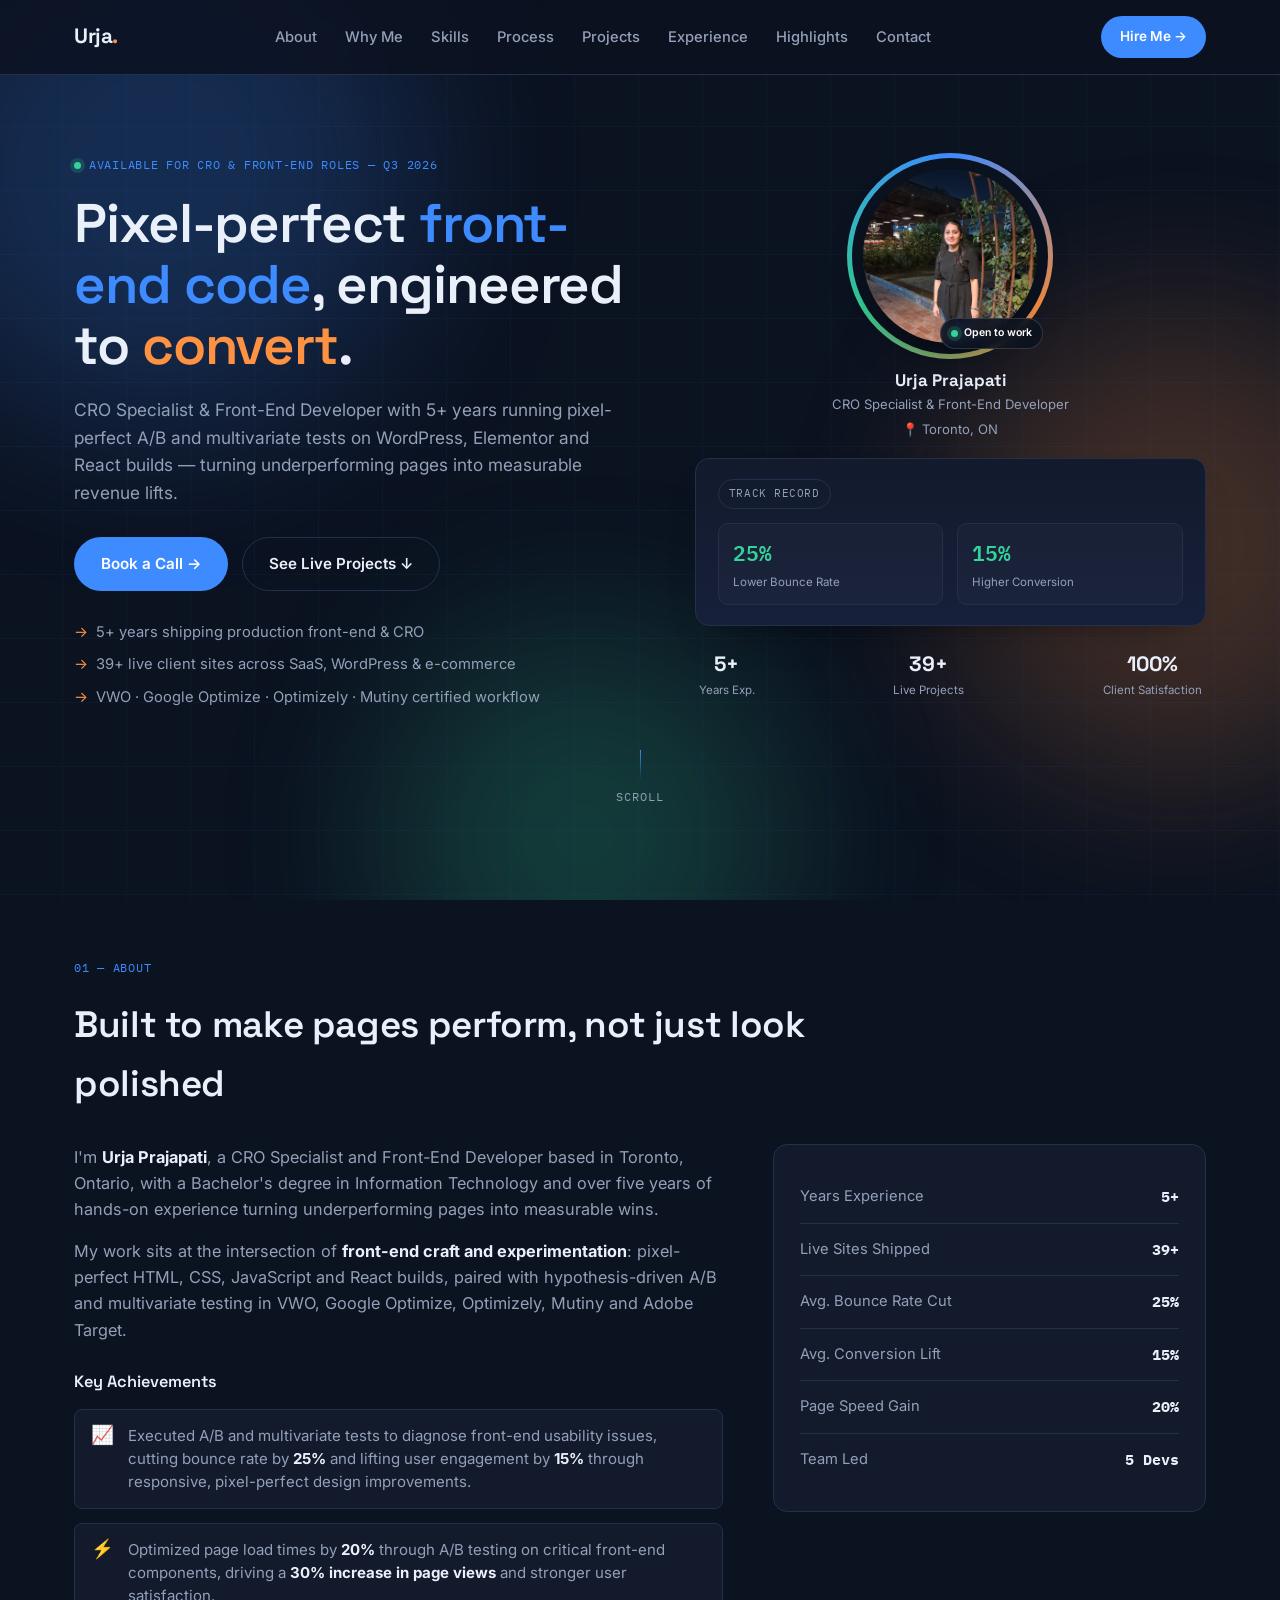
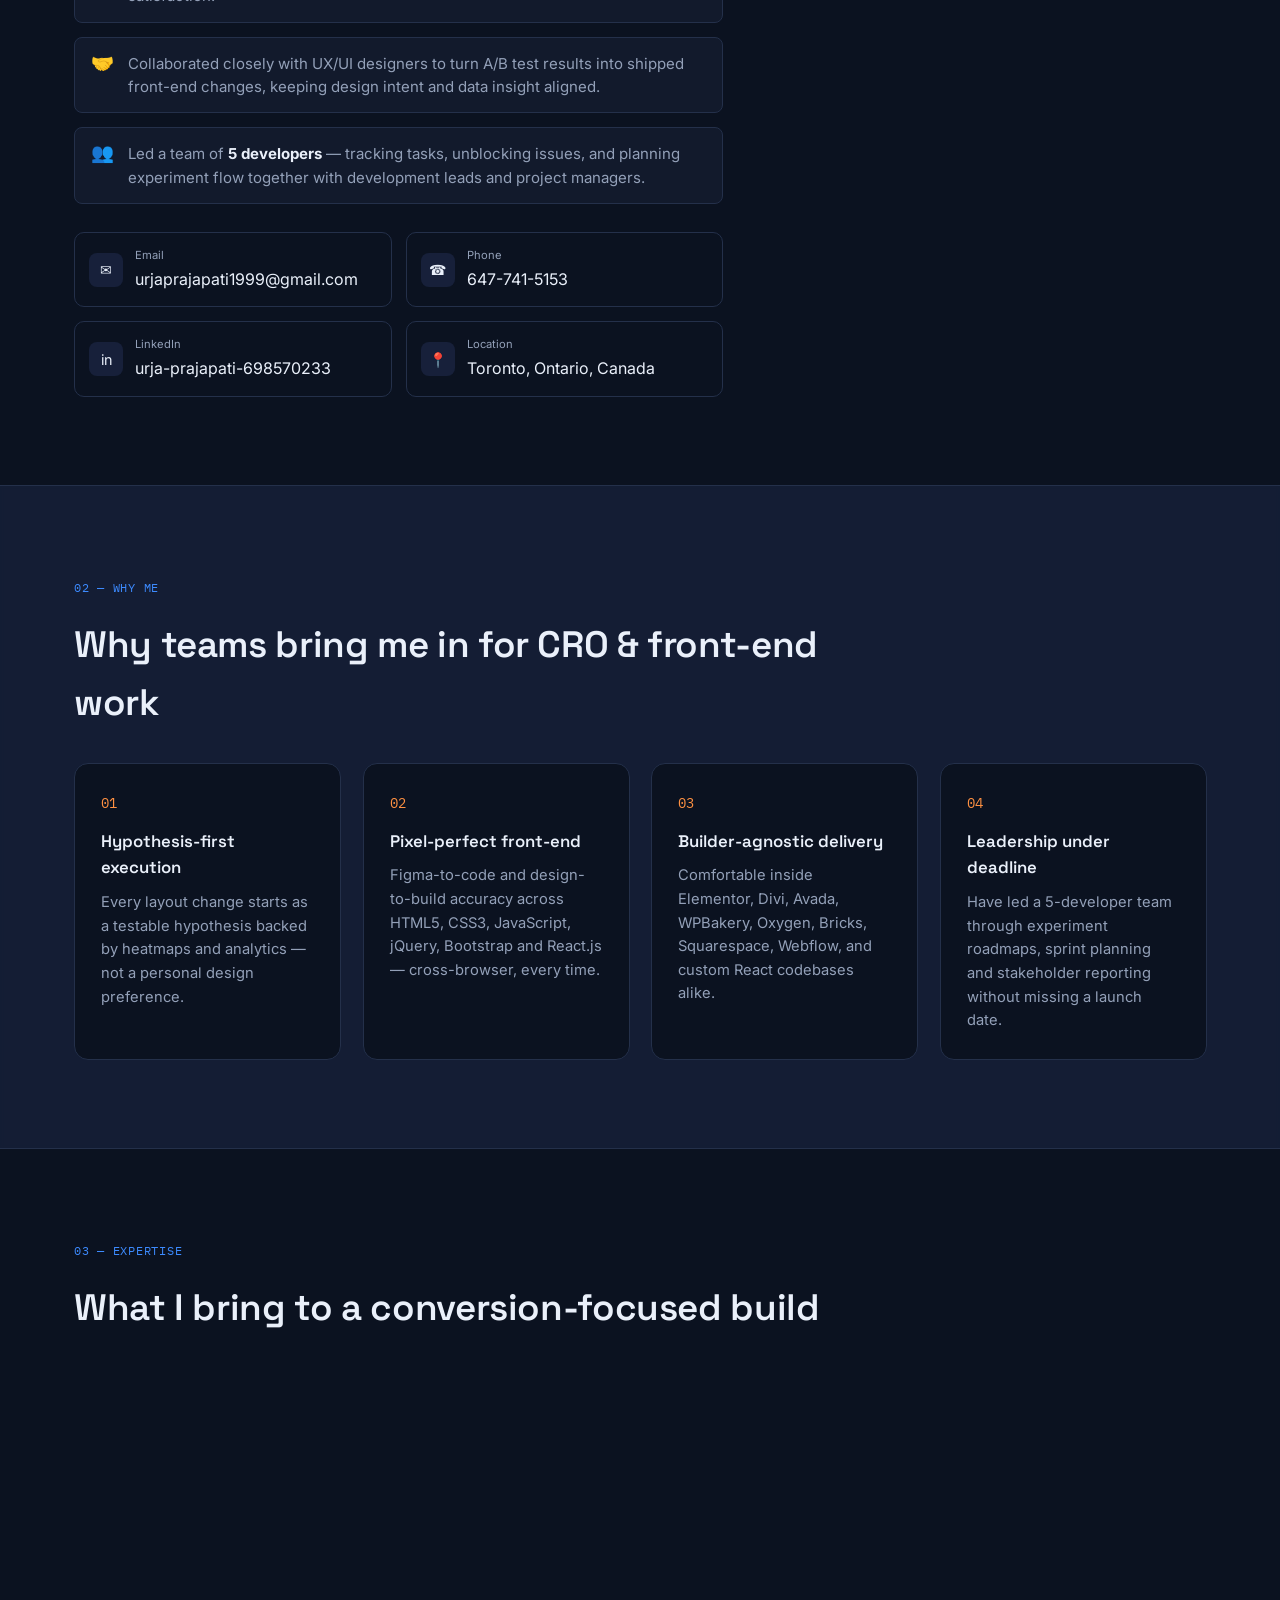
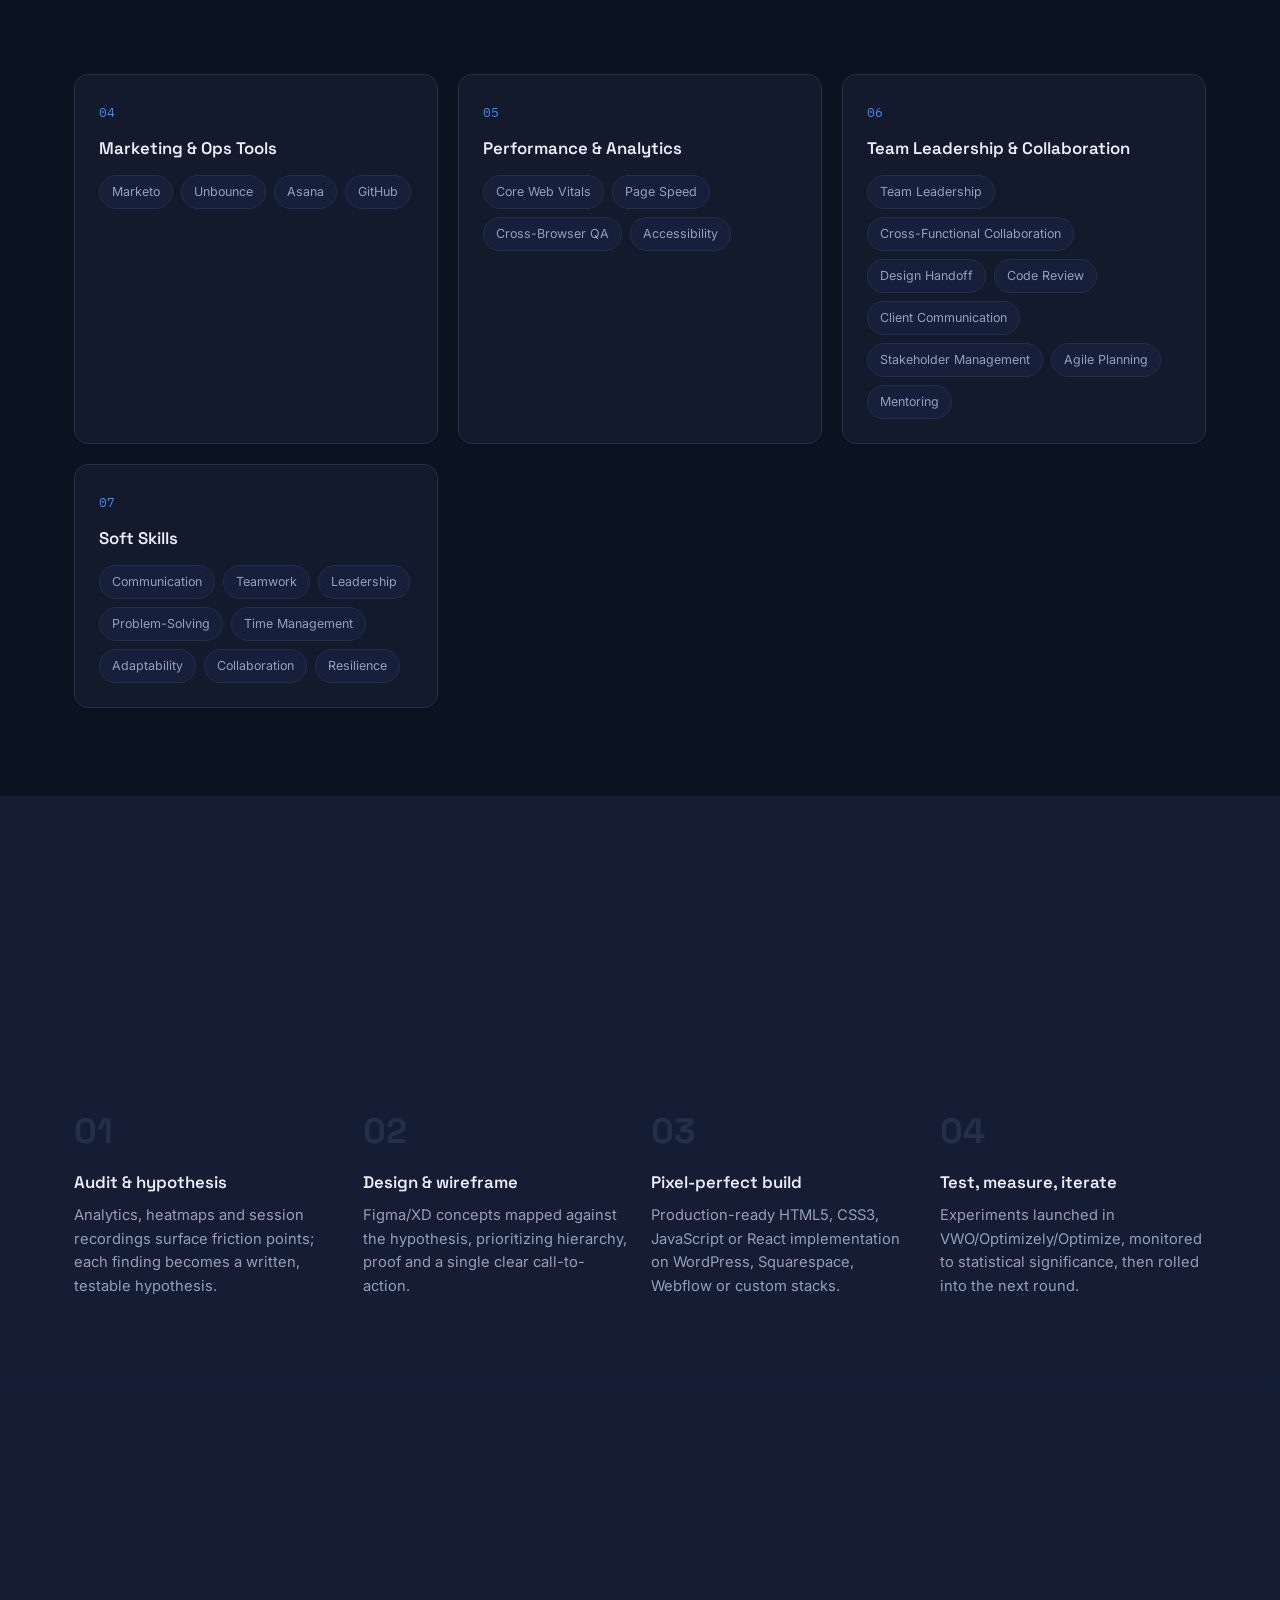
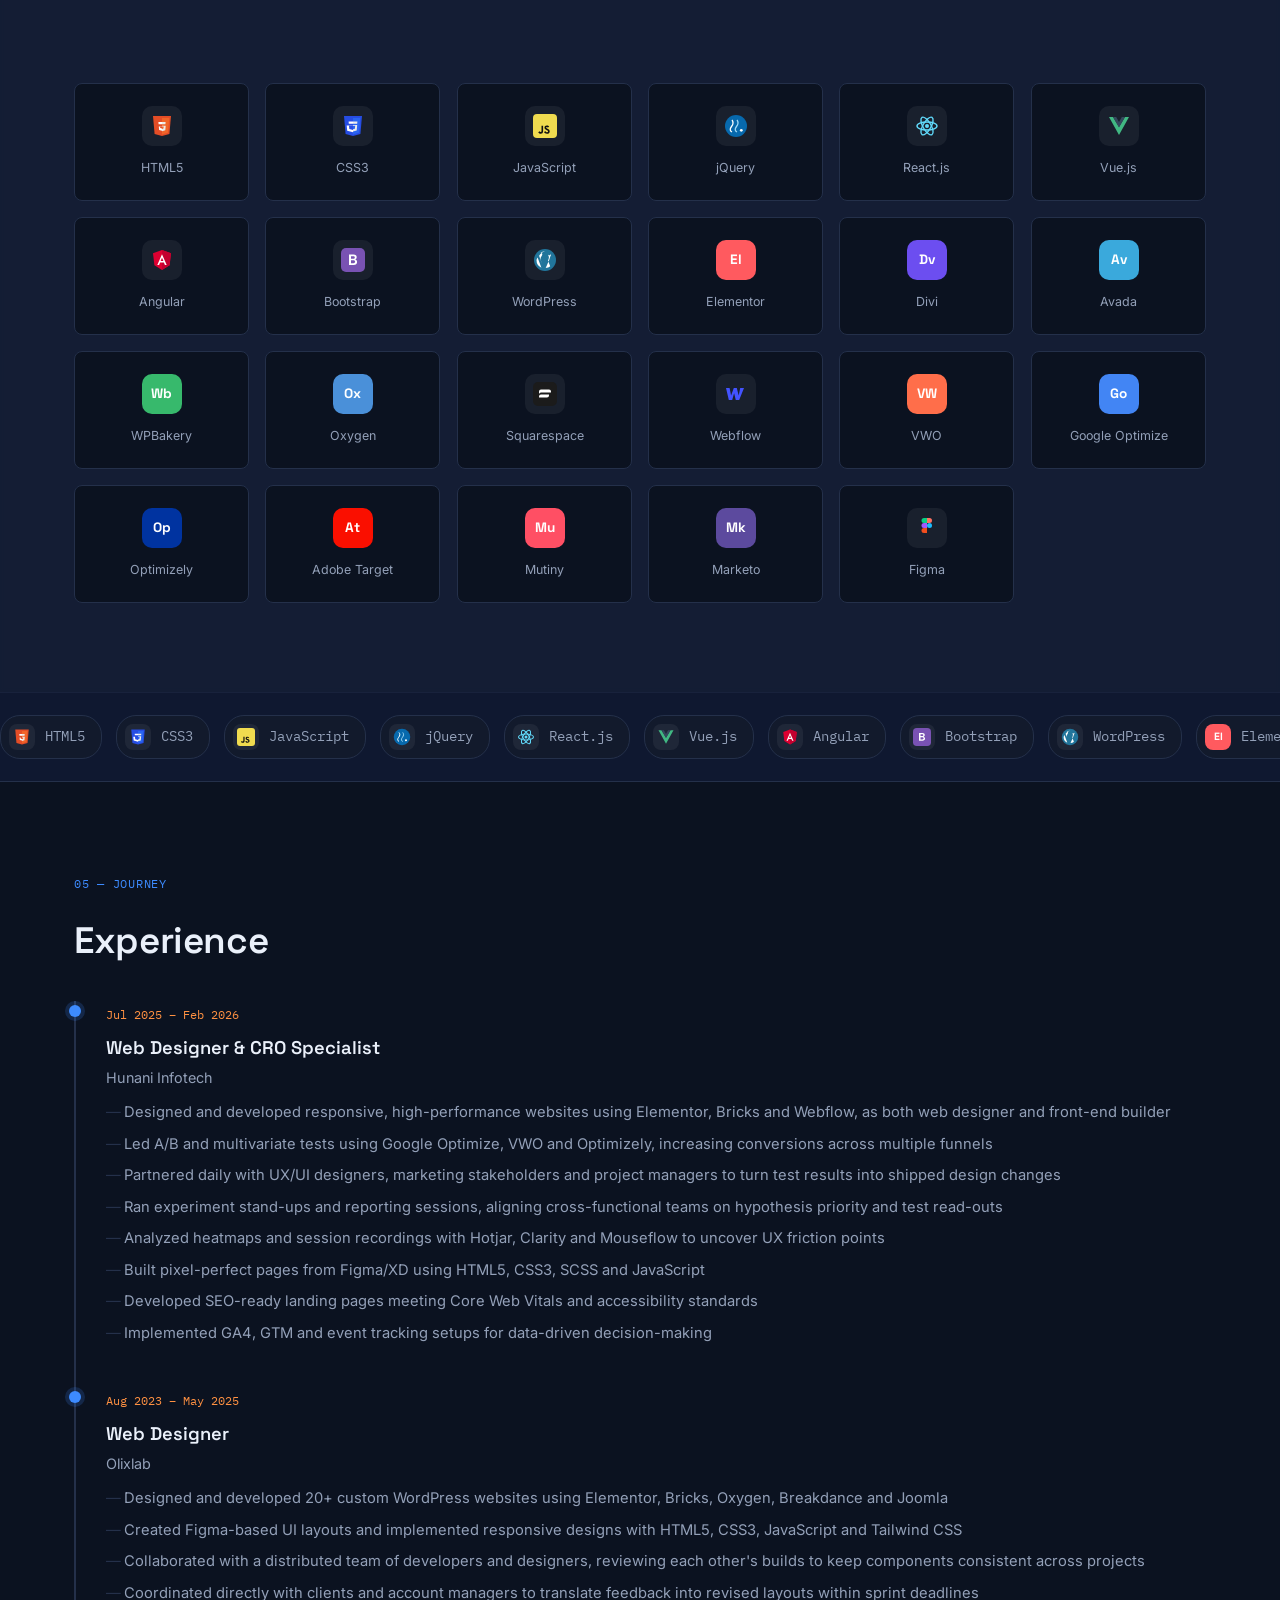
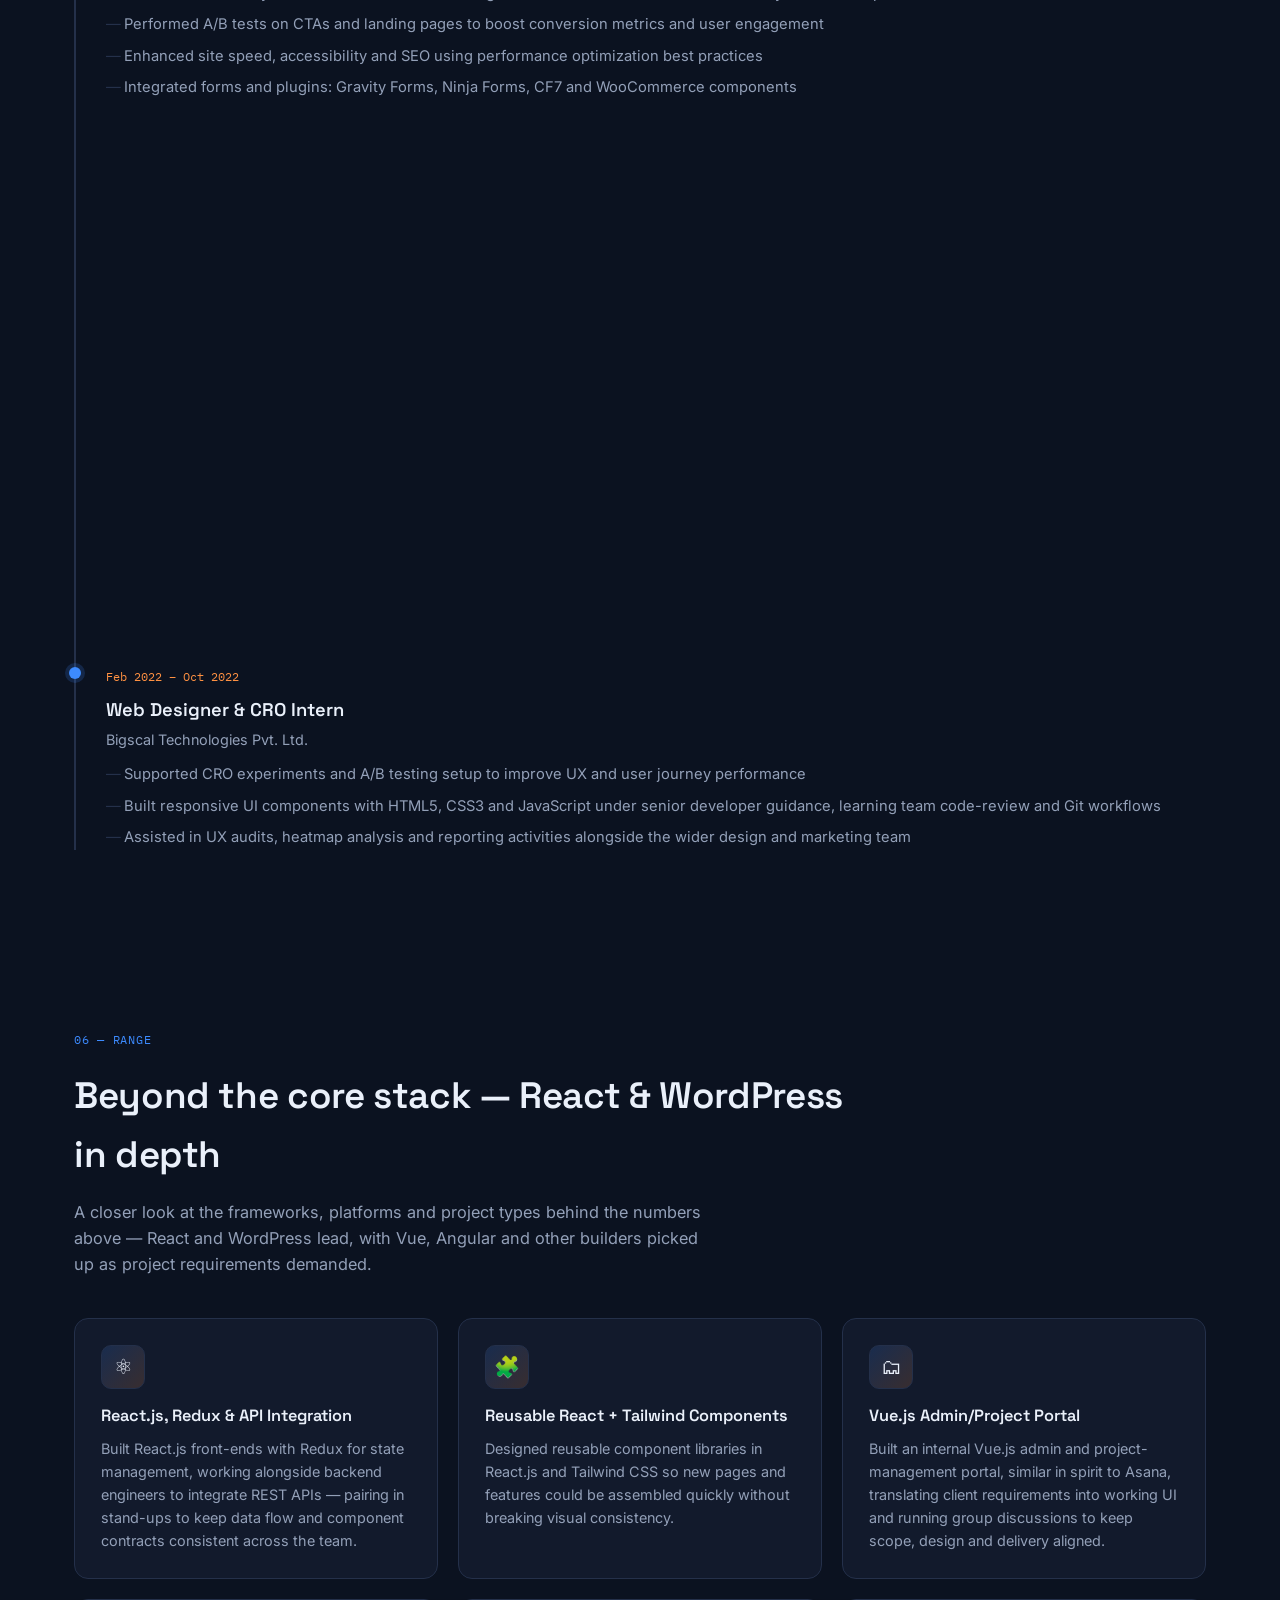
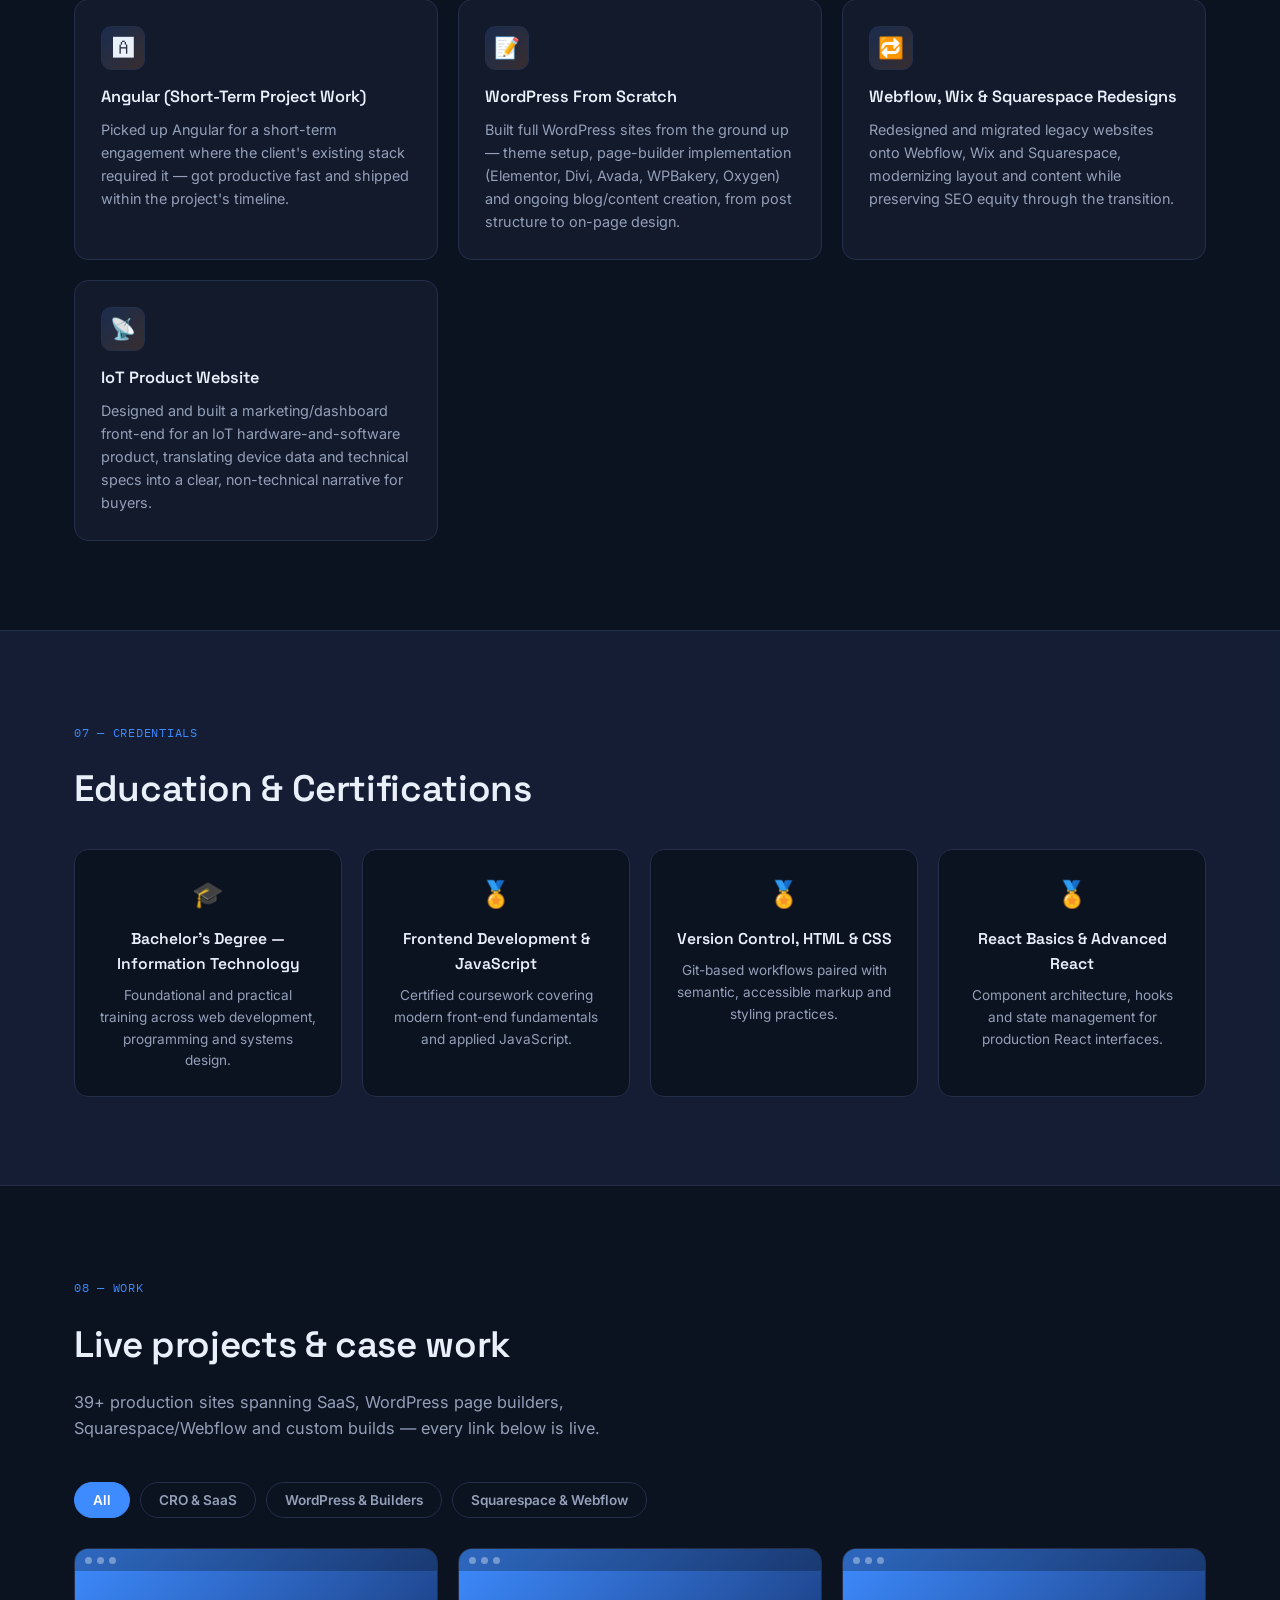
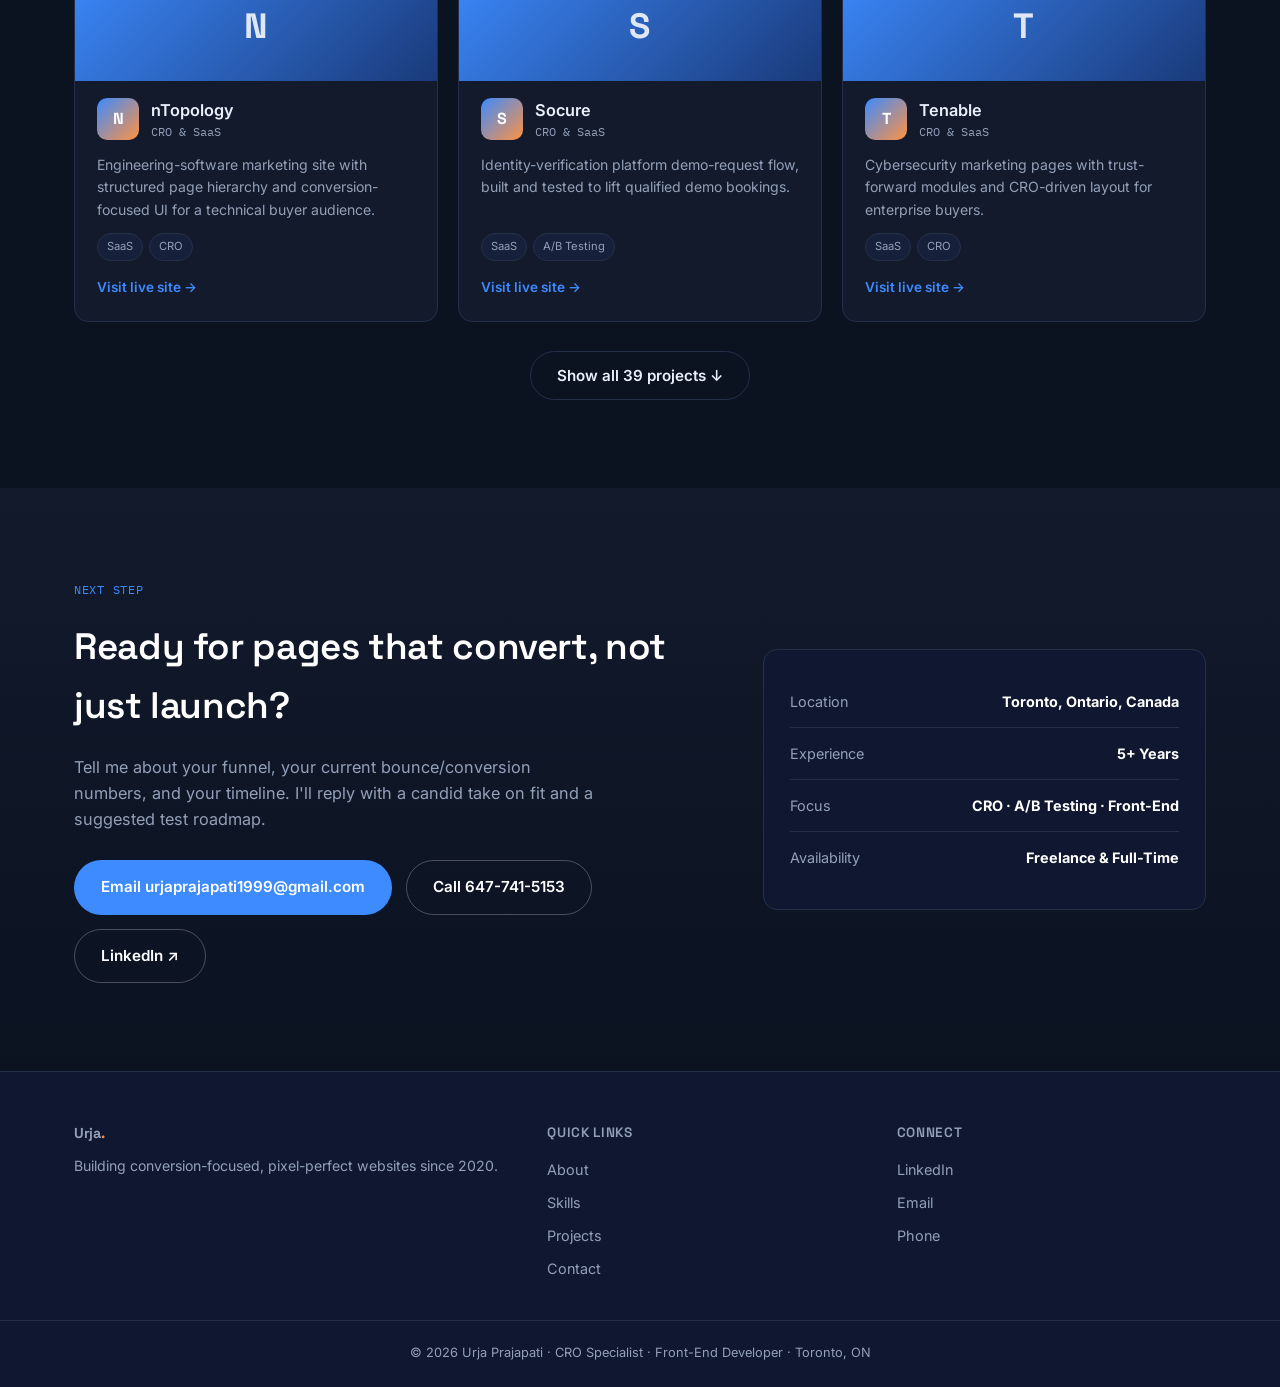
==== commit 446478ba: "Update profile image source in index.html" ====
--- a/index.html
+++ b/index.html
@@ -69,7 +69,7 @@
       <div class="profile-card">
         <div class="profile-photo-wrap">
           <span class="profile-ring"></span>
-          <img src="assets/profile.jpg" alt="Urja Prajapati — CRO Specialist and Front-End Developer" class="profile-photo" width="760" height="1013">
+          <img src="profile.jpg" alt="Urja Prajapati — CRO Specialist and Front-End Developer" class="profile-photo" width="760" height="1013">
           <span class="profile-badge"><span class="dot"></span>Open to work</span>
         </div>
         <div class="profile-meta">
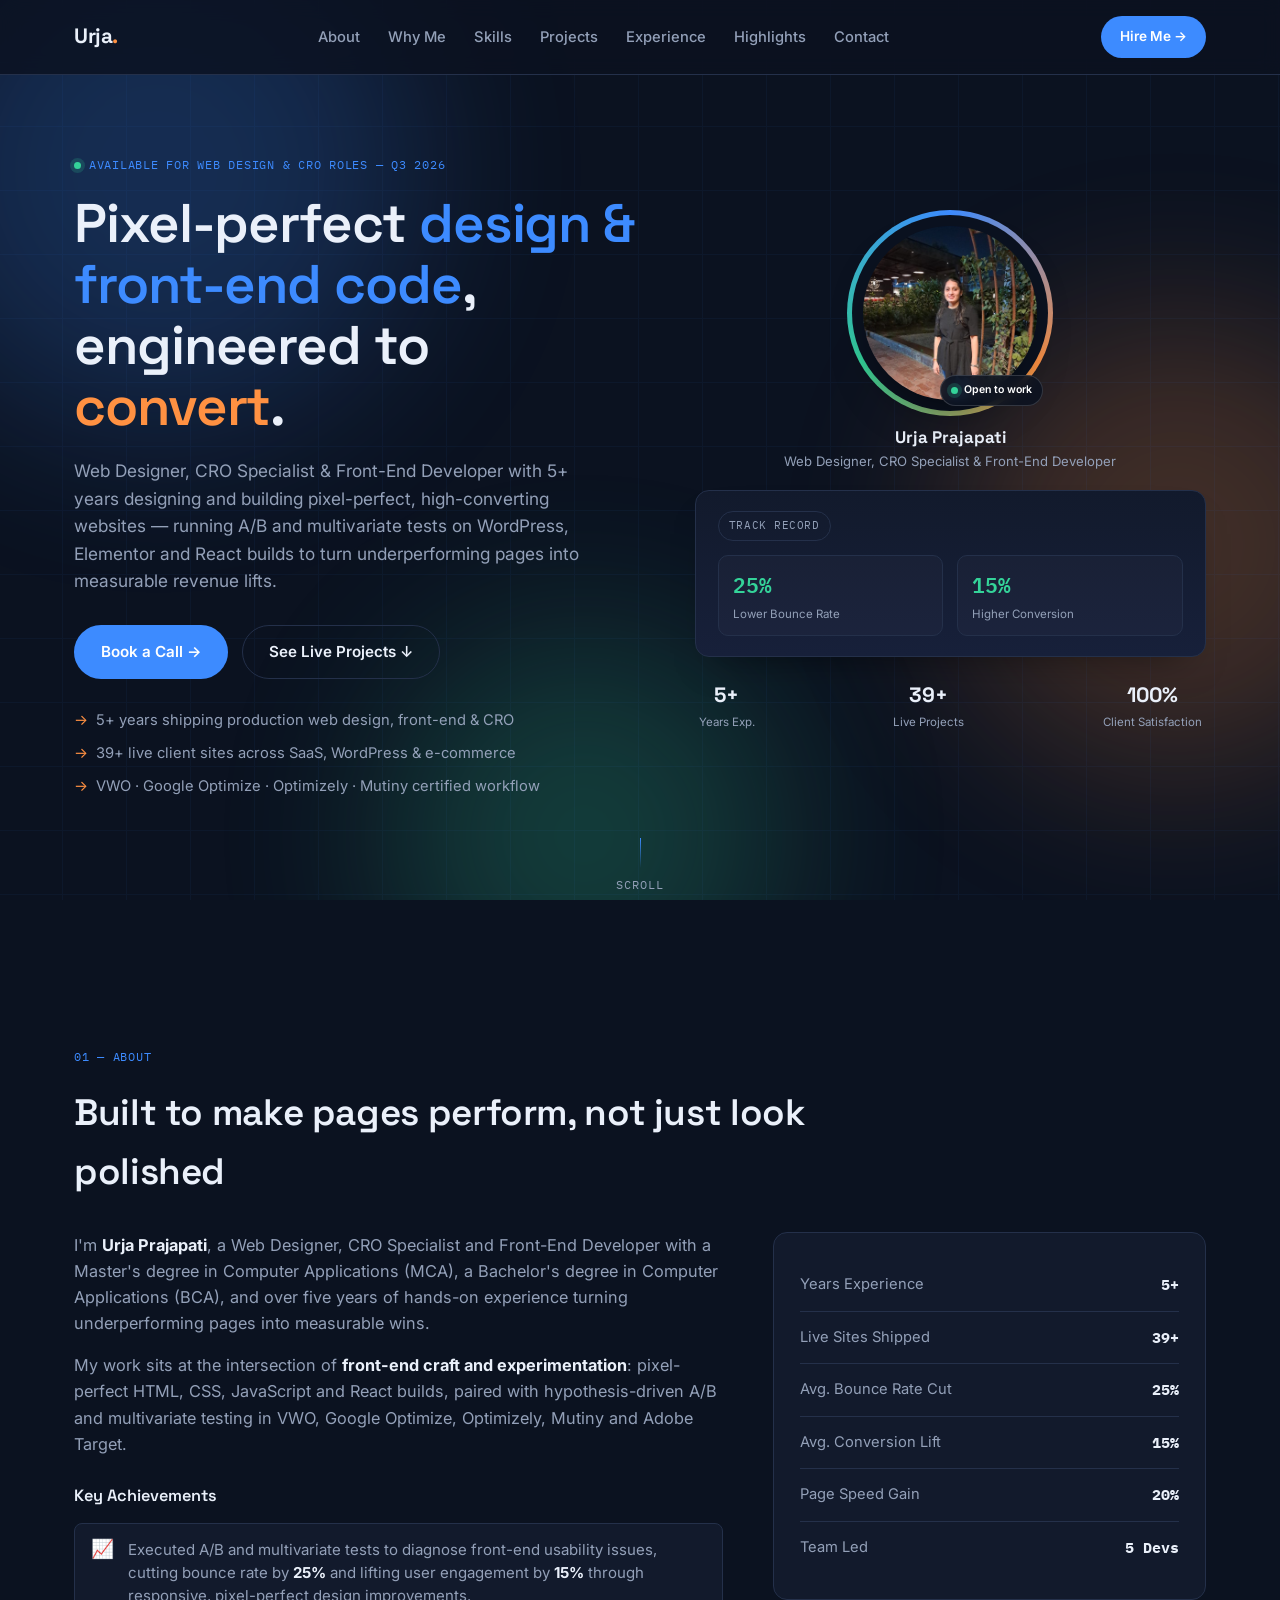
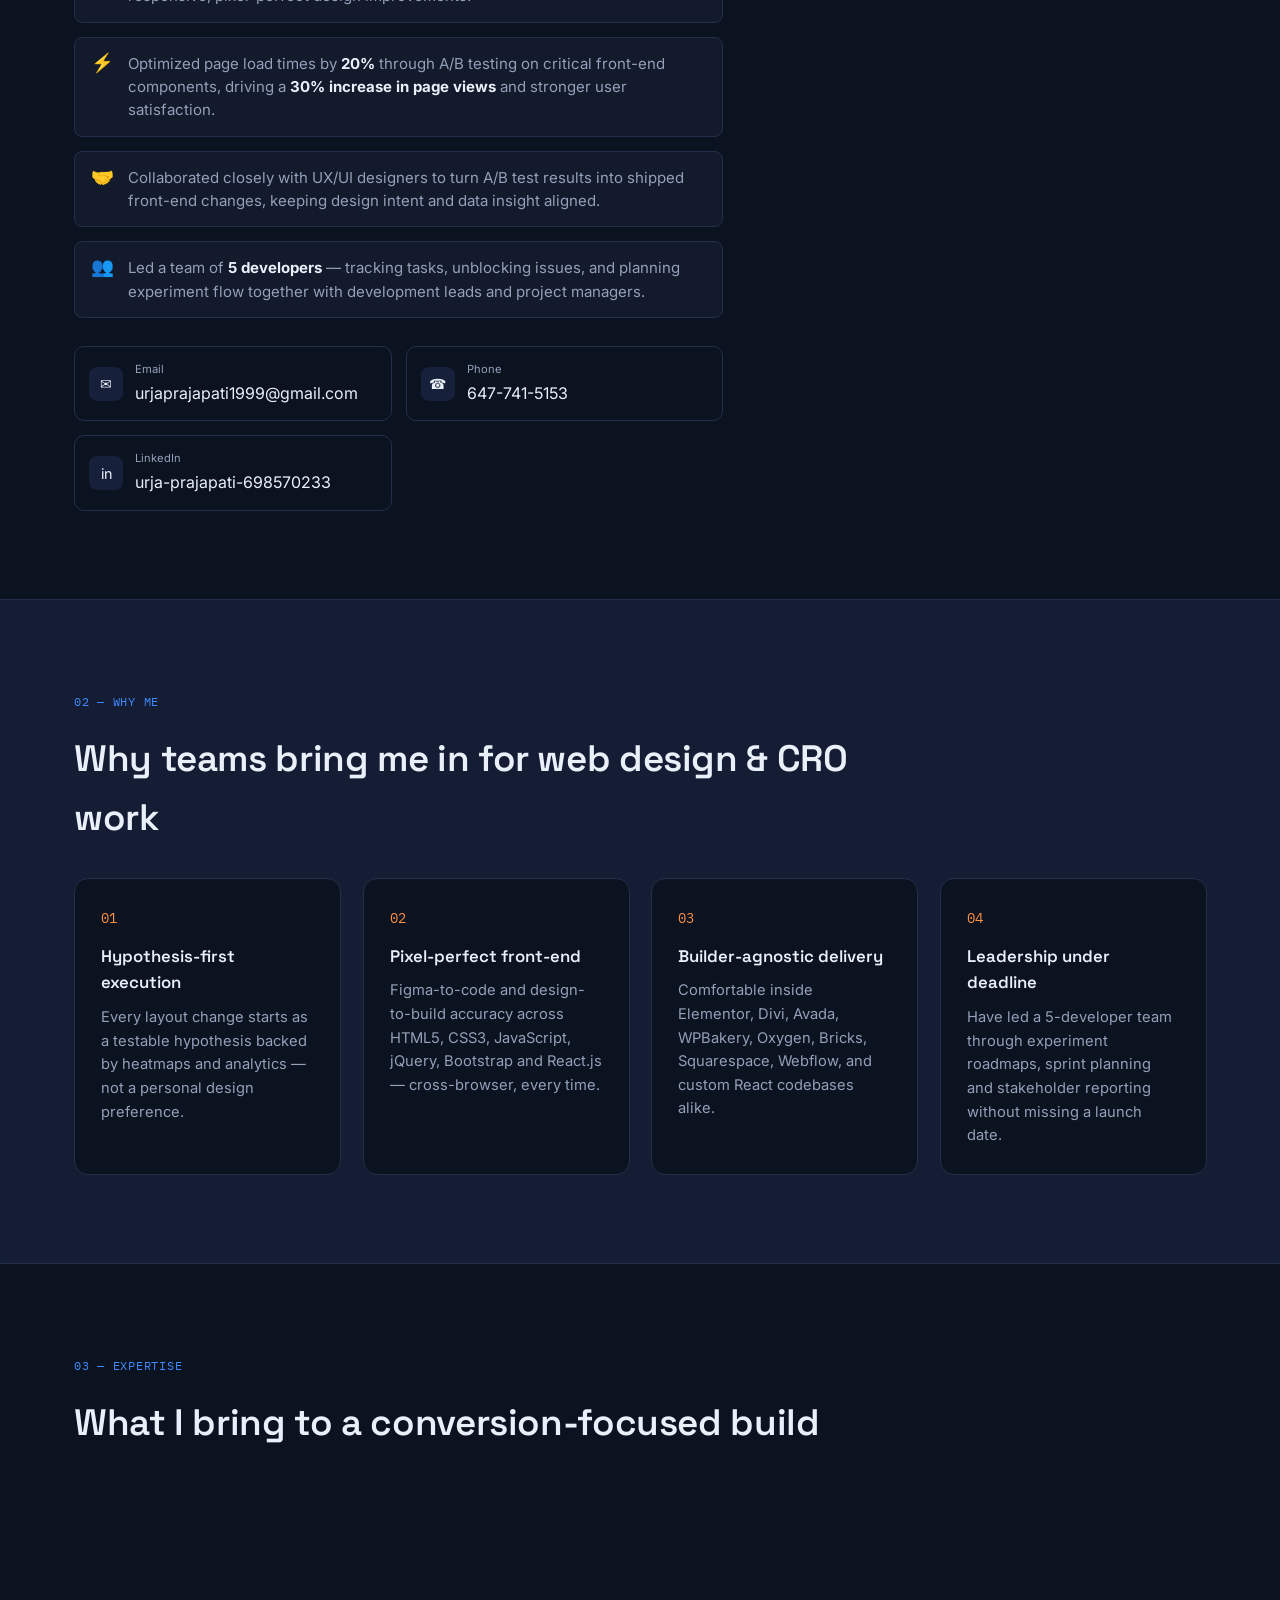
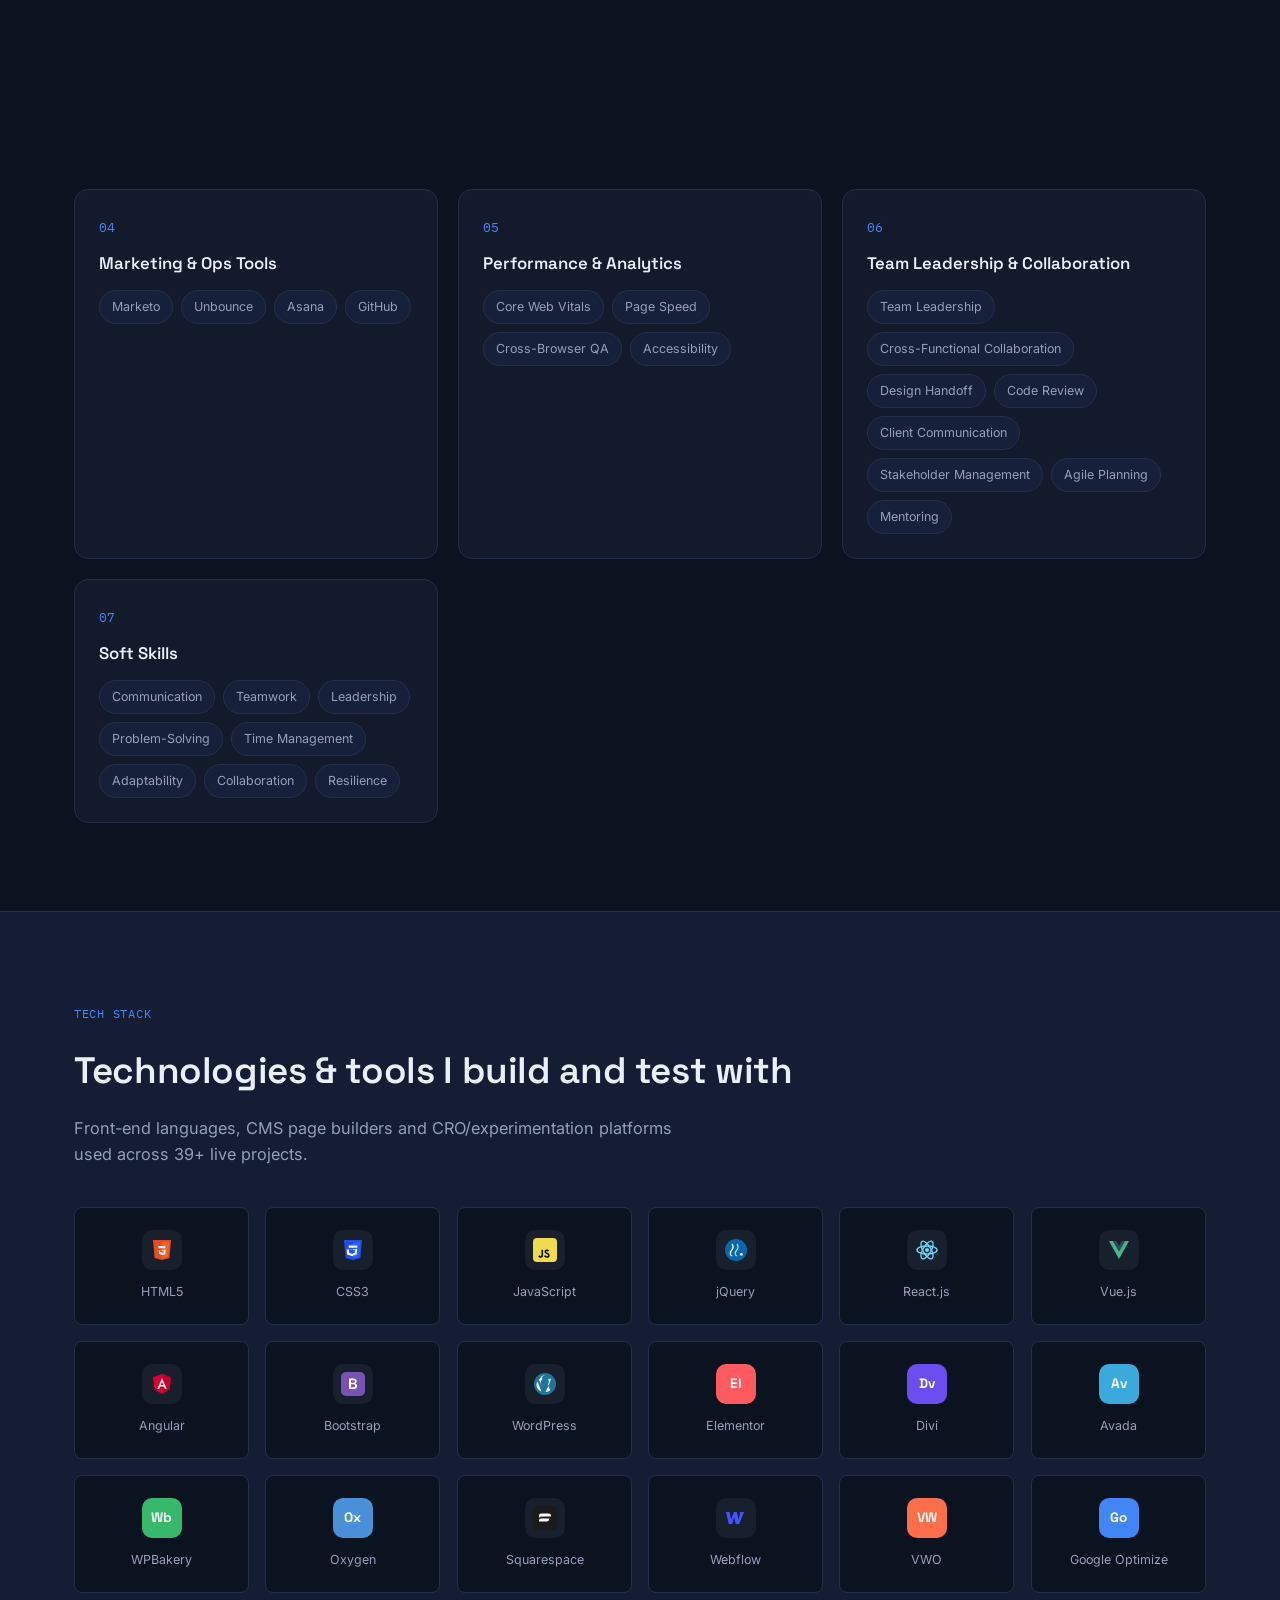
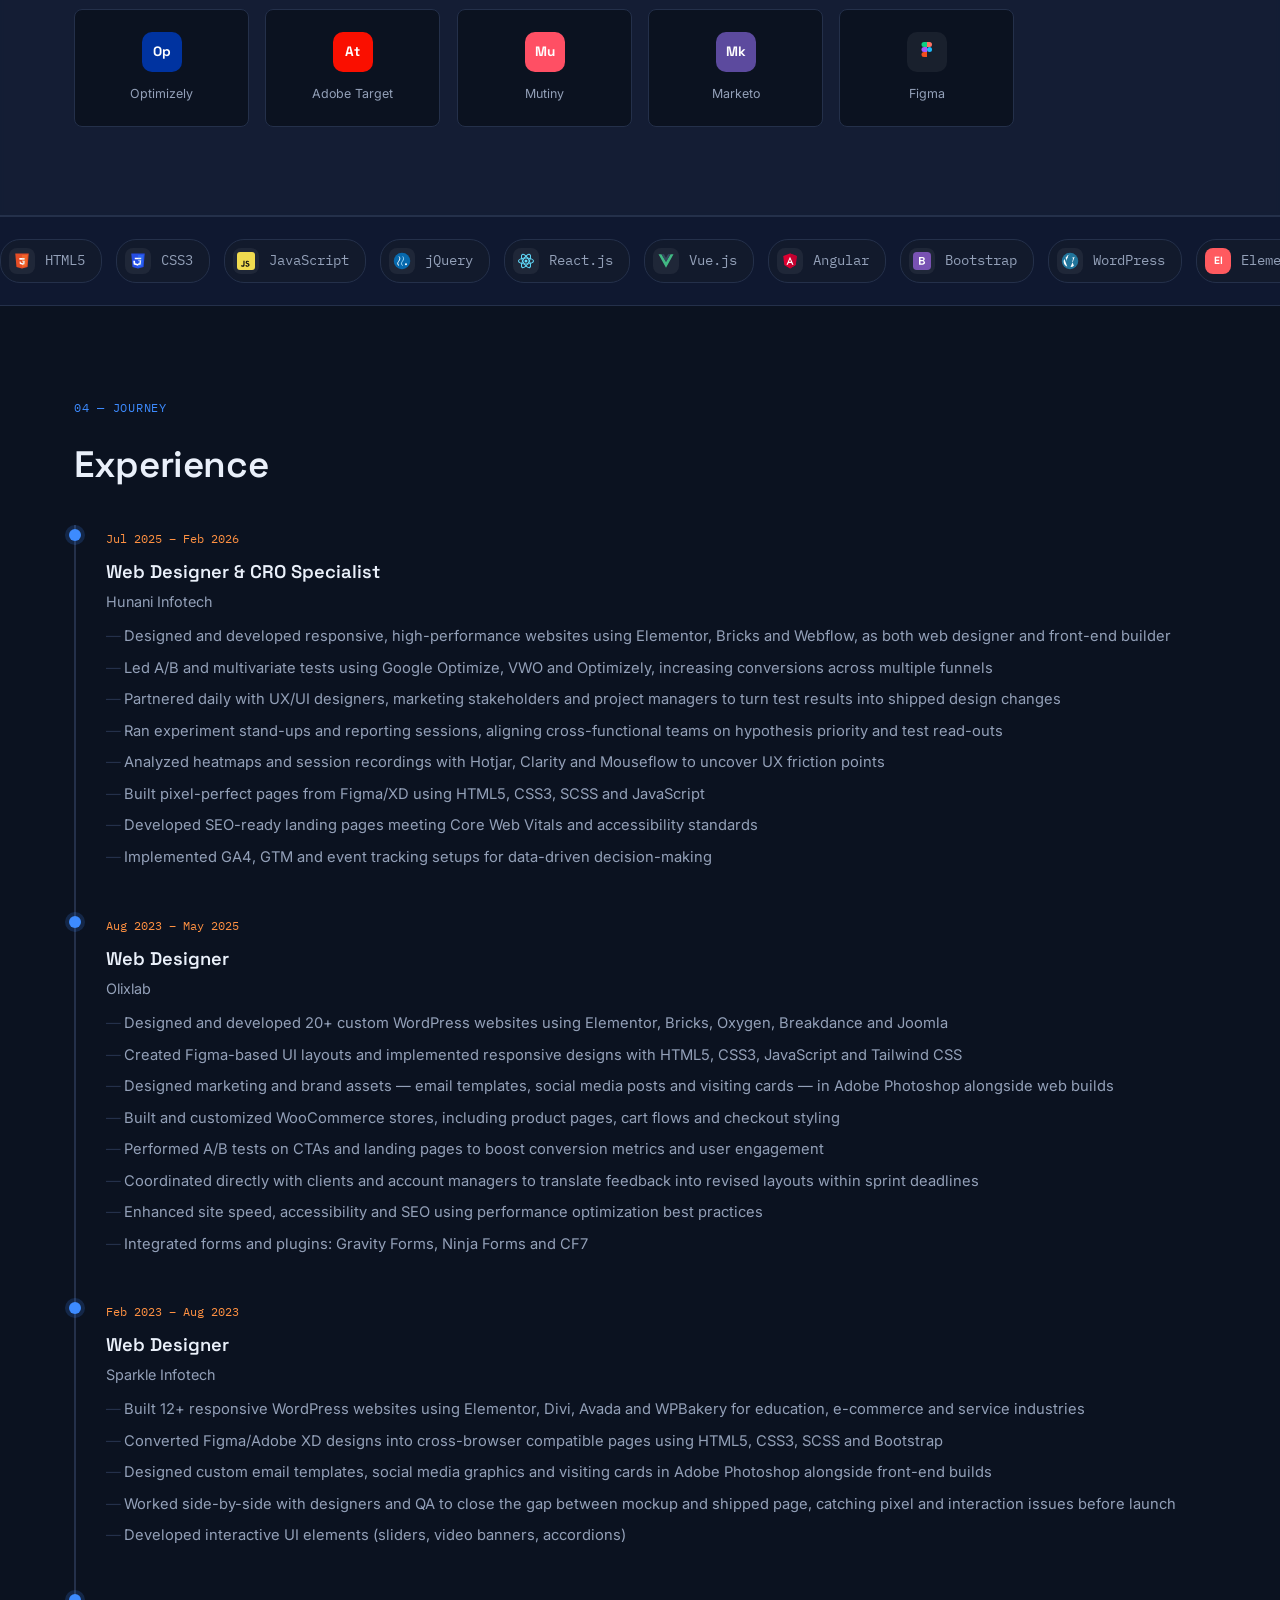
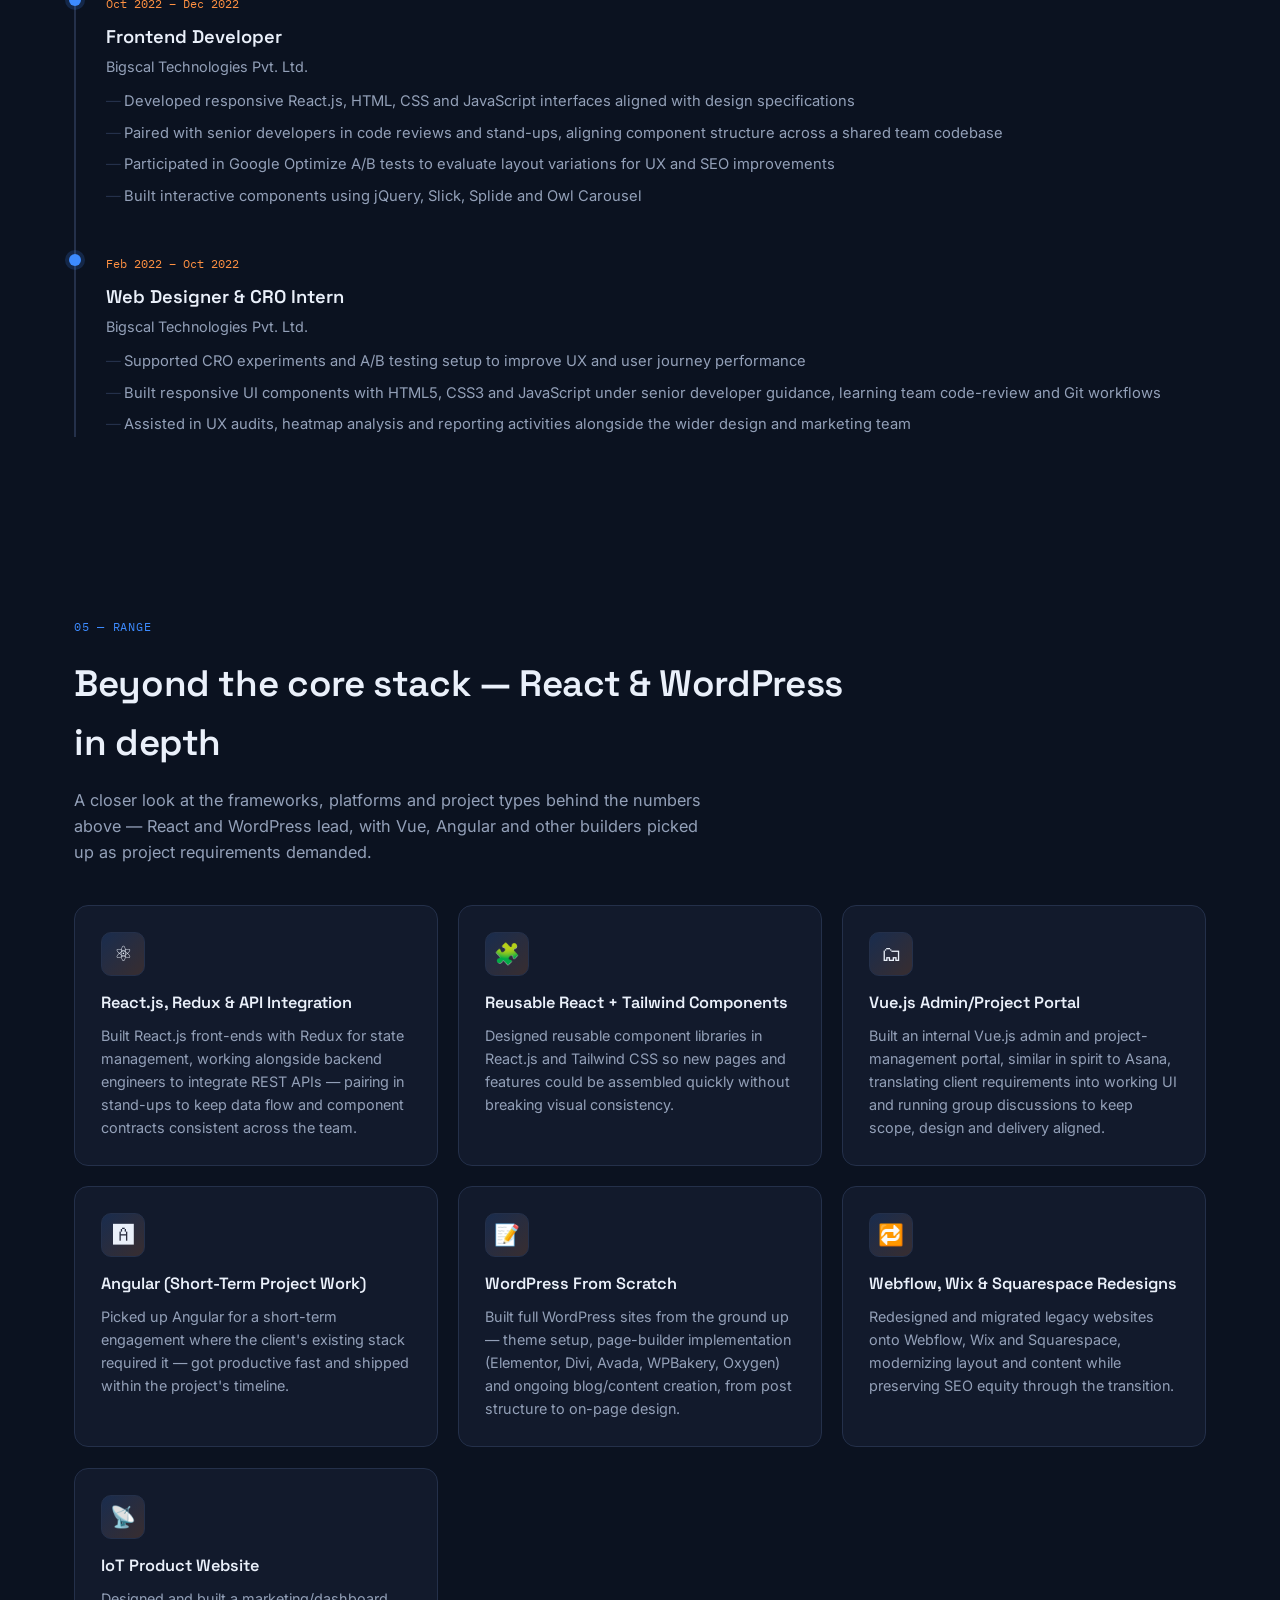
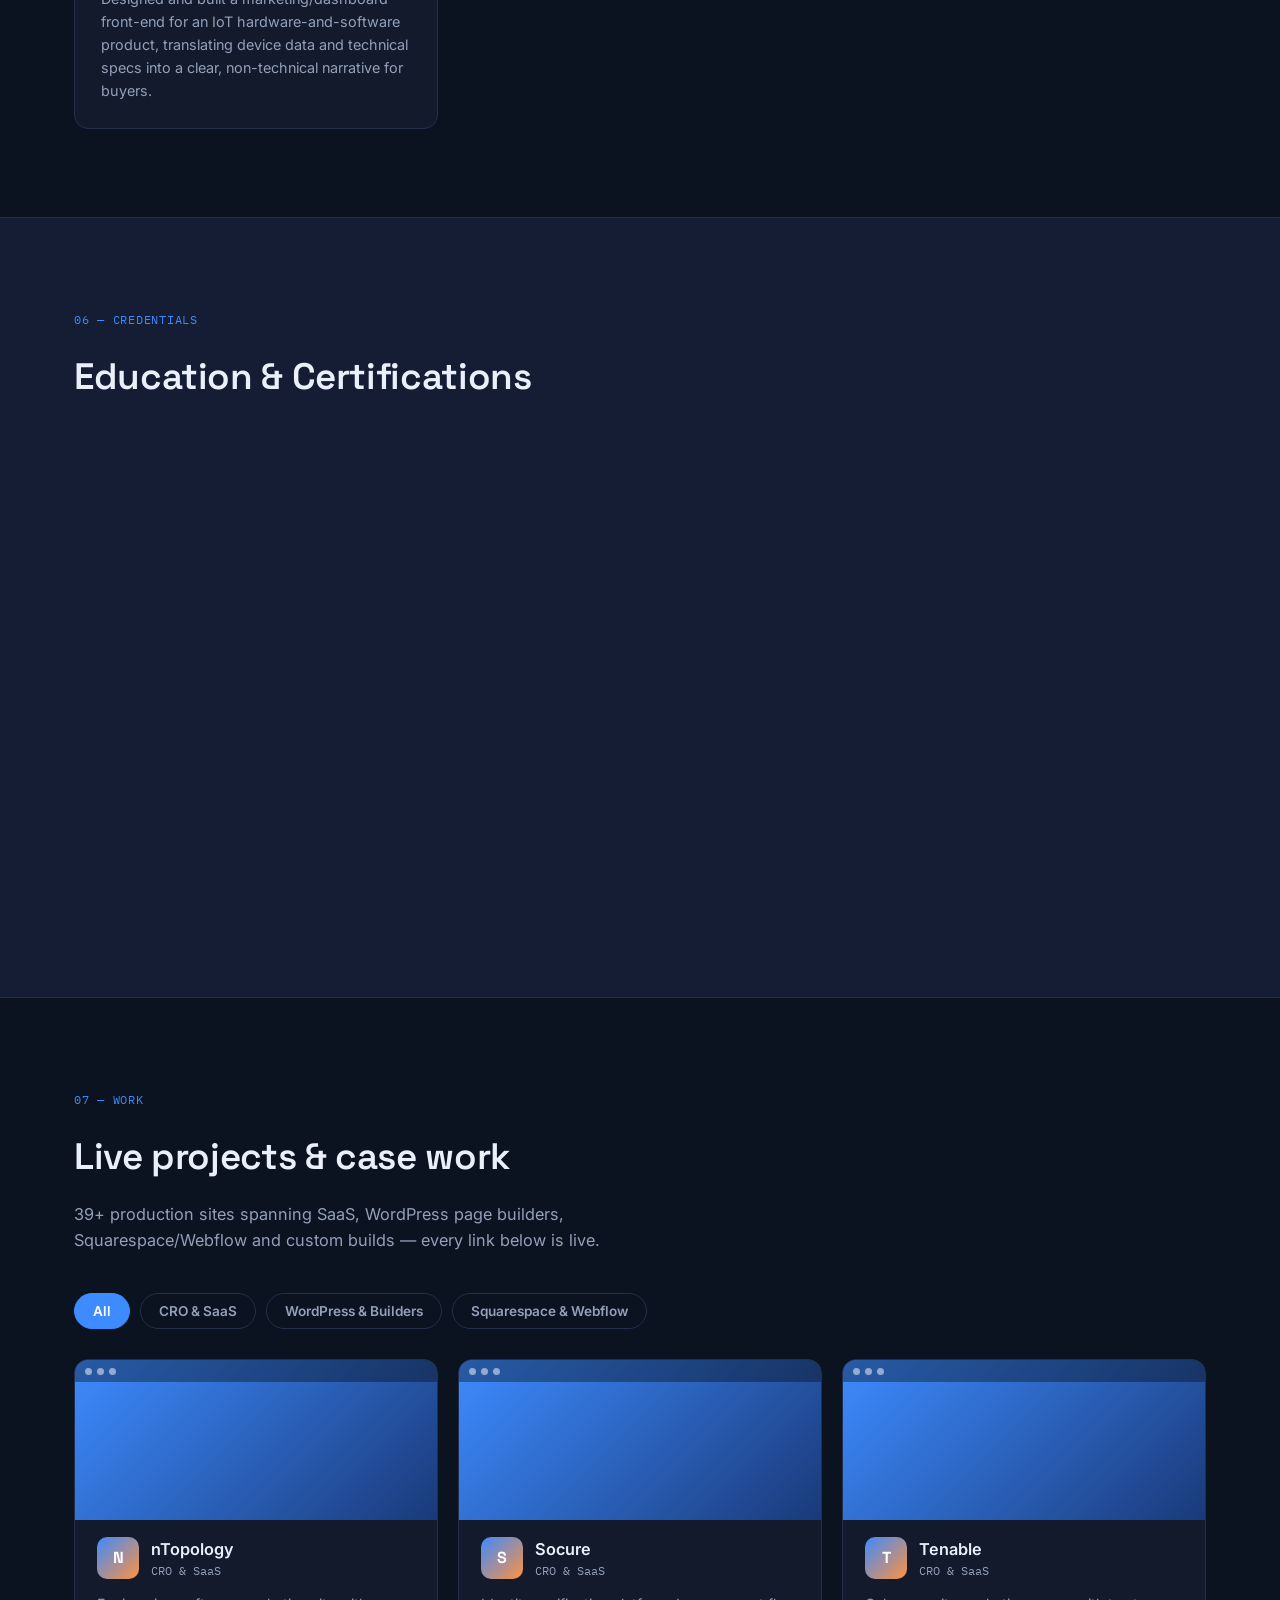
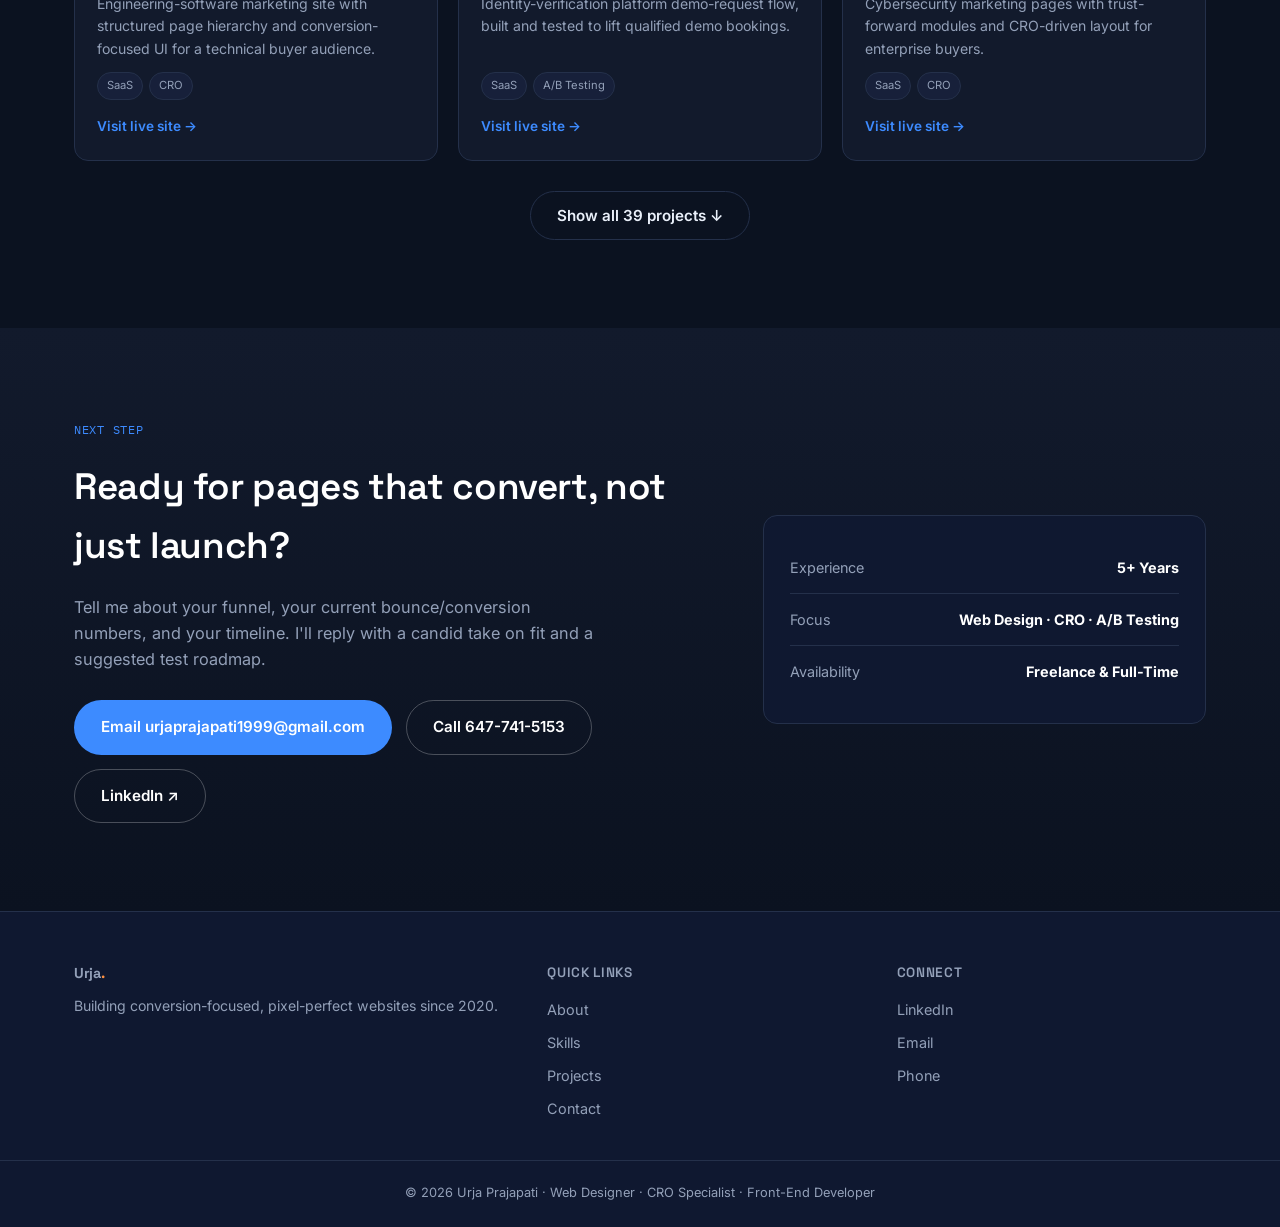
==== commit fe7c1605: "Add files via upload" ====
--- a/index.html
+++ b/index.html
@@ -3,12 +3,12 @@
 <head>
 <meta charset="UTF-8">
 <meta name="viewport" content="width=device-width, initial-scale=1.0">
-<title>Urja Prajapati — CRO & Front-End Developer | A/B Testing, WordPress & Elementor Expert</title>
-<meta name="description" content="Urja Prajapati is a CRO Specialist and Front-End Developer with 5+ years shipping pixel-perfect, high-converting websites. Expert in A/B testing, VWO, WordPress, Elementor, React.js and JavaScript.">
-<meta name="keywords" content="CRO Specialist, Conversion Rate Optimization, A/B Testing, Multivariate Testing, Front-End Developer, WordPress Developer, Elementor Expert, VWO, React.js Developer, Landing Page Optimization, UI/UX, Toronto Ontario">
+<title>Urja Prajapati — Web Designer, CRO Specialist & Front-End Developer</title>
+<meta name="description" content="Urja Prajapati is a Web Designer, CRO Specialist and Front-End Developer with 5+ years designing and shipping pixel-perfect, high-converting websites. Expert in A/B testing, VWO, WordPress, Elementor, React.js and JavaScript.">
+<meta name="keywords" content="Web Designer, CRO Specialist, Conversion Rate Optimization, A/B Testing, Multivariate Testing, Front-End Developer, WordPress Developer, Elementor Expert, VWO, React.js Developer, Landing Page Optimization, UI/UX">
 <meta name="author" content="Urja Prajapati">
-<meta property="og:title" content="Urja Prajapati — CRO & Front-End Developer">
-<meta property="og:description" content="Pixel-perfect, conversion-focused websites. 5+ years in A/B testing, WordPress, Elementor and React.js.">
+<meta property="og:title" content="Urja Prajapati — Web Designer, CRO Specialist & Front-End Developer">
+<meta property="og:description" content="Pixel-perfect design and front-end code, engineered to convert. 5+ years in web design, A/B testing, WordPress, Elementor and React.js.">
 <meta property="og:type" content="website">
 <link rel="preconnect" href="https://fonts.googleapis.com">
 <link rel="preconnect" href="https://fonts.gstatic.com" crossorigin>
@@ -32,7 +32,6 @@
       <li><a href="#about" class="nav-link">About</a></li>
       <li><a href="#why" class="nav-link">Why Me</a></li>
       <li><a href="#skills" class="nav-link">Skills</a></li>
-      <li><a href="#process" class="nav-link">Process</a></li>
       <li><a href="#projects" class="nav-link">Projects</a></li>
       <li><a href="#experience" class="nav-link">Experience</a></li>
       <li><a href="#highlights" class="nav-link">Highlights</a></li>
@@ -51,15 +50,15 @@
 <section class="hero" id="hero">
   <div class="container hero-grid">
     <div class="hero-copy">
-      <p class="eyebrow"><span class="dot"></span>Available for CRO &amp; Front-End roles — Q3 2026</p>
-      <h1>Pixel-perfect <span class="hl">front-end code</span>, engineered to <span class="hl hl-b">convert</span>.</h1>
-      <p class="hero-sub">CRO Specialist &amp; Front-End Developer with 5+ years running pixel-perfect A/B and multivariate tests on WordPress, Elementor and React builds — turning underperforming pages into measurable revenue lifts.</p>
+      <p class="eyebrow"><span class="dot"></span>Available for Web Design &amp; CRO roles — Q3 2026</p>
+      <h1>Pixel-perfect <span class="hl">design &amp; front-end code</span>, engineered to <span class="hl hl-b">convert</span>.</h1>
+      <p class="hero-sub">Web Designer, CRO Specialist &amp; Front-End Developer with 5+ years designing and building pixel-perfect, high-converting websites — running A/B and multivariate tests on WordPress, Elementor and React builds to turn underperforming pages into measurable revenue lifts.</p>
       <div class="hero-actions">
         <a href="mailto:urjaprajapati1999@gmail.com" class="btn btn-primary">Book a Call →</a>
         <a href="#projects" class="btn btn-ghost">See Live Projects ↓</a>
       </div>
       <ul class="hero-bullets">
-        <li>5+ years shipping production front-end &amp; CRO</li>
+        <li>5+ years shipping production web design, front-end &amp; CRO</li>
         <li>39+ live client sites across SaaS, WordPress &amp; e-commerce</li>
         <li>VWO · Google Optimize · Optimizely · Mutiny certified workflow</li>
       </ul>
@@ -75,9 +74,8 @@
         <div class="profile-meta">
           <div>
             <strong>Urja Prajapati</strong>
-            <span>CRO Specialist &amp; Front-End Developer</span>
+            <span>Web Designer, CRO Specialist &amp; Front-End Developer</span>
           </div>
-          <span class="profile-loc">📍 Toronto, ON</span>
         </div>
       </div>
 
@@ -114,7 +112,7 @@
     <h2 class="section-title">Built to make pages perform, not just look polished</h2>
     <div class="about-grid">
       <div class="about-copy reveal">
-        <p>I'm <strong>Urja Prajapati</strong>, a CRO Specialist and Front-End Developer based in Toronto, Ontario, with a Bachelor's degree in Information Technology and over five years of hands-on experience turning underperforming pages into measurable wins.</p>
+        <p>I'm <strong>Urja Prajapati</strong>, a Web Designer, CRO Specialist and Front-End Developer with a Master's degree in Computer Applications (MCA), a Bachelor's degree in Computer Applications (BCA), and over five years of hands-on experience turning underperforming pages into measurable wins.</p>
         <p>My work sits at the intersection of <strong>front-end craft and experimentation</strong>: pixel-perfect HTML, CSS, JavaScript and React builds, paired with hypothesis-driven A/B and multivariate testing in VWO, Google Optimize, Optimizely, Mutiny and Adobe Target.</p>
 
         <h3 class="achieve-title">Key Achievements</h3>
@@ -138,10 +136,6 @@
             <span class="connect-ico">in</span>
             <span><small>LinkedIn</small>urja-prajapati-698570233</span>
           </a>
-          <span class="connect-item connect-static">
-            <span class="connect-ico">📍</span>
-            <span><small>Location</small>Toronto, Ontario, Canada</span>
-          </span>
         </div>
       </div>
       <div class="about-card reveal">
@@ -160,7 +154,7 @@
 <section class="section section-alt" id="why">
   <div class="container">
     <p class="eyebrow eyebrow-dark">02 — Why Me</p>
-    <h2 class="section-title">Why teams bring me in for CRO &amp; front-end work</h2>
+    <h2 class="section-title">Why teams bring me in for web design &amp; CRO work</h2>
     <div class="why-grid">
       <div class="why-card reveal">
         <span class="why-num">01</span>
@@ -251,37 +245,6 @@
   </div>
 </section>
 
-<!-- ===== PROCESS ===== -->
-<section class="section section-alt" id="process">
-  <div class="container">
-    <p class="eyebrow eyebrow-dark">04 — How I Work</p>
-    <h2 class="section-title">A repeatable CRO &amp; build process</h2>
-    <p class="section-lede">Predictable phases so every experiment ships with a clear hypothesis, a clean build and a measurable read-out.</p>
-    <div class="process-grid">
-      <div class="process-step reveal">
-        <span class="process-num">01</span>
-        <h3>Audit &amp; hypothesis</h3>
-        <p>Analytics, heatmaps and session recordings surface friction points; each finding becomes a written, testable hypothesis.</p>
-      </div>
-      <div class="process-step reveal">
-        <span class="process-num">02</span>
-        <h3>Design &amp; wireframe</h3>
-        <p>Figma/XD concepts mapped against the hypothesis, prioritizing hierarchy, proof and a single clear call-to-action.</p>
-      </div>
-      <div class="process-step reveal">
-        <span class="process-num">03</span>
-        <h3>Pixel-perfect build</h3>
-        <p>Production-ready HTML5, CSS3, JavaScript or React implementation on WordPress, Squarespace, Webflow or custom stacks.</p>
-      </div>
-      <div class="process-step reveal">
-        <span class="process-num">04</span>
-        <h3>Test, measure, iterate</h3>
-        <p>Experiments launched in VWO/Optimizely/Optimize, monitored to statistical significance, then rolled into the next round.</p>
-      </div>
-    </div>
-  </div>
-</section>
-
 <!-- ===== TECH LOGOS GRID ===== -->
 <section class="section section-alt" id="tech">
   <div class="container">
@@ -306,7 +269,7 @@
 <!-- ===== EXPERIENCE ===== -->
 <section class="section" id="experience">
   <div class="container">
-    <p class="eyebrow eyebrow-dark">05 — Journey</p>
+    <p class="eyebrow eyebrow-dark">04 — Journey</p>
     <h2 class="section-title">Experience</h2>
     <div class="timeline">
 
@@ -338,11 +301,12 @@
           <ul>
             <li>Designed and developed 20+ custom WordPress websites using Elementor, Bricks, Oxygen, Breakdance and Joomla</li>
             <li>Created Figma-based UI layouts and implemented responsive designs with HTML5, CSS3, JavaScript and Tailwind CSS</li>
-            <li>Collaborated with a distributed team of developers and designers, reviewing each other's builds to keep components consistent across projects</li>
+            <li>Designed marketing and brand assets — email templates, social media posts and visiting cards — in Adobe Photoshop alongside web builds</li>
+            <li>Built and customized WooCommerce stores, including product pages, cart flows and checkout styling</li>
+            <li>Performed A/B tests on CTAs and landing pages to boost conversion metrics and user engagement</li>
             <li>Coordinated directly with clients and account managers to translate feedback into revised layouts within sprint deadlines</li>
-            <li>Performed A/B tests on CTAs and landing pages to boost conversion metrics and user engagement</li>
             <li>Enhanced site speed, accessibility and SEO using performance optimization best practices</li>
-            <li>Integrated forms and plugins: Gravity Forms, Ninja Forms, CF7 and WooCommerce components</li>
+            <li>Integrated forms and plugins: Gravity Forms, Ninja Forms and CF7</li>
           </ul>
         </div>
       </div>
@@ -356,8 +320,9 @@
           <ul>
             <li>Built 12+ responsive WordPress websites using Elementor, Divi, Avada and WPBakery for education, e-commerce and service industries</li>
             <li>Converted Figma/Adobe XD designs into cross-browser compatible pages using HTML5, CSS3, SCSS and Bootstrap</li>
+            <li>Designed custom email templates, social media graphics and visiting cards in Adobe Photoshop alongside front-end builds</li>
             <li>Worked side-by-side with designers and QA to close the gap between mockup and shipped page, catching pixel and interaction issues before launch</li>
-            <li>Developed interactive UI elements (sliders, video banners, accordions) and custom email templates</li>
+            <li>Developed interactive UI elements (sliders, video banners, accordions)</li>
           </ul>
         </div>
       </div>
@@ -398,7 +363,7 @@
 <!-- ===== TECHNICAL HIGHLIGHTS ===== -->
 <section class="section" id="highlights">
   <div class="container">
-    <p class="eyebrow eyebrow-dark">06 — Range</p>
+    <p class="eyebrow eyebrow-dark">05 — Range</p>
     <h2 class="section-title">Beyond the core stack — React &amp; WordPress in depth</h2>
     <p class="section-lede">A closer look at the frameworks, platforms and project types behind the numbers above — React and WordPress lead, with Vue, Angular and other builders picked up as project requirements demanded.</p>
     <div class="highlight-grid">
@@ -444,13 +409,18 @@
 <!-- ===== EDUCATION ===== -->
 <section class="section section-alt" id="education">
   <div class="container">
-    <p class="eyebrow eyebrow-dark">07 — Credentials</p>
+    <p class="eyebrow eyebrow-dark">06 — Credentials</p>
     <h2 class="section-title">Education &amp; Certifications</h2>
     <div class="edu-grid">
       <div class="edu-card reveal">
         <span class="edu-ico">🎓</span>
-        <h3>Bachelor's Degree — Information Technology</h3>
-        <p>Foundational and practical training across web development, programming and systems design.</p>
+        <h3>MCA — Master of Computer Applications</h3>
+        <p>Veer Narmad South Gujarat University · 2019–2022</p>
+      </div>
+      <div class="edu-card reveal">
+        <span class="edu-ico">🎓</span>
+        <h3>BCA — Bachelor of Computer Applications</h3>
+        <p>Sutex Bank College · 2017–2019</p>
       </div>
       <div class="edu-card reveal">
         <span class="edu-ico">🏅</span>
@@ -467,6 +437,21 @@
         <h3>React Basics &amp; Advanced React</h3>
         <p>Component architecture, hooks and state management for production React interfaces.</p>
       </div>
+      <div class="edu-card reveal">
+        <span class="edu-ico">🏅</span>
+        <h3>Introduction to Generative AI</h3>
+        <p>Coursera — Google Cloud</p>
+      </div>
+      <div class="edu-card reveal">
+        <span class="edu-ico">🏅</span>
+        <h3>Develop a Company Website with Wix</h3>
+        <p>Coursera</p>
+      </div>
+      <div class="edu-card reveal">
+        <span class="edu-ico">🏅</span>
+        <h3>AI Image Generation: Basics &amp; Applications</h3>
+        <p>Simplilearn</p>
+      </div>
     </div>
   </div>
 </section>
@@ -474,7 +459,7 @@
 <!-- ===== PROJECTS ===== -->
 <section class="section" id="projects">
   <div class="container">
-    <p class="eyebrow eyebrow-dark">08 — Work</p>
+    <p class="eyebrow eyebrow-dark">07 — Work</p>
     <h2 class="section-title">Live projects &amp; case work</h2>
     <p class="section-lede">39+ production sites spanning SaaS, WordPress page builders, Squarespace/Webflow and custom builds — every link below is live.</p>
 
@@ -508,9 +493,8 @@
       </div>
     </div>
     <div class="cta-card">
-      <div class="cta-card-row"><span>Location</span><strong>Toronto, Ontario, Canada</strong></div>
       <div class="cta-card-row"><span>Experience</span><strong>5+ Years</strong></div>
-      <div class="cta-card-row"><span>Focus</span><strong>CRO · A/B Testing · Front-End</strong></div>
+      <div class="cta-card-row"><span>Focus</span><strong>Web Design · CRO · A/B Testing</strong></div>
       <div class="cta-card-row"><span>Availability</span><strong>Freelance &amp; Full-Time</strong></div>
     </div>
   </div>
@@ -539,7 +523,7 @@
       <a href="tel:6477415153">Phone</a>
     </div>
   </div>
-  <p class="footer-copy">© 2026 Urja Prajapati · CRO Specialist · Front-End Developer · Toronto, ON</p>
+  <p class="footer-copy">© 2026 Urja Prajapati · Web Designer · CRO Specialist · Front-End Developer</p>
 </footer>
 
 <script src="script.js"></script>
--- a/styles.css
+++ b/styles.css
@@ -289,11 +289,6 @@
 .chip{ font-size:.78rem; padding:6px 12px; border-radius:20px; background: var(--surface-2); border:1px solid var(--line); color: var(--muted); transition: border-color .2s ease; }
 
 /* ---------- Process ---------- */
-.process-grid{ display:grid; grid-template-columns: repeat(4,1fr); gap:22px; }
-.process-step{ position:relative; padding-top: 10px; }
-.process-num{ font-family:var(--display); font-size:2.2rem; font-weight:700; color: var(--line); display:block; margin-bottom:10px; }
-.process-step h3{ font-size:1.05rem; margin-bottom:8px; }
-.process-step p{ color: var(--muted); font-size:.92rem; }
 
 /* ---------- Tech marquee ---------- */
 .tech-marquee-wrap{ border-top:1px solid var(--line); border-bottom:1px solid var(--line); background: var(--ink-soft); overflow:hidden; padding: 22px 0; }
@@ -396,21 +391,20 @@
   transition: border-color .3s ease, transform .3s cubic-bezier(.22,.61,.36,1), box-shadow .3s ease;
 }
 .project-card:hover{ border-color: var(--accent-blue); transform: translateY(-8px); box-shadow: 0 30px 50px -22px rgba(61,139,255,.4); }
-.project-card:hover .project-thumb-mark{ transform: scale(1.12); }
 .project-card:hover .project-link{ color: var(--accent-amber); gap:10px; }
 .project-thumb{
-  position:relative; display:block; height:132px; overflow:hidden;
-}
+  position:relative; display:block; height:160px; overflow:hidden;
+}
+.project-thumb-img{
+  position:absolute; inset:0; width:100%; height:100%; object-fit:cover; object-position:top center;
+  transition: transform .4s cubic-bezier(.22,.61,.36,1);
+}
+.project-card:hover .project-thumb-img{ transform: scale(1.06); }
 .project-thumb-chrome{
   position:absolute; top:0; left:0; right:0; height:22px;
-  background: rgba(0,0,0,.25); display:flex; align-items:center; gap:5px; padding:0 10px;
-}
-.project-thumb-chrome i{ width:7px; height:7px; border-radius:50%; background: rgba(255,255,255,.35); display:block; }
-.project-thumb-mark{
-  position:absolute; inset:22px 0 0; display:flex; align-items:center; justify-content:center;
-  font-family: var(--display); font-weight:700; font-size:2.2rem; color: rgba(255,255,255,.85); letter-spacing:.02em;
-  transition: transform .35s cubic-bezier(.22,.61,.36,1);
-}
+  background: rgba(0,0,0,.35); display:flex; align-items:center; gap:5px; padding:0 10px; z-index:1;
+}
+.project-thumb-chrome i{ width:7px; height:7px; border-radius:50%; background: rgba(255,255,255,.5); display:block; }
 .project-link{ transition: color .2s ease, gap .2s ease; }
 .project-card .project-top{ padding: 4px 22px 0; display:flex; align-items:center; gap:12px; }
 .project-card .project-desc,
@@ -457,7 +451,6 @@
   .why-grid{ grid-template-columns: repeat(2,1fr); }
   .highlight-grid{ grid-template-columns: repeat(2,1fr); }
   .skills-grid{ grid-template-columns: repeat(2,1fr); }
-  .process-grid{ grid-template-columns: repeat(2,1fr); }
   .edu-grid{ grid-template-columns: repeat(2,1fr); }
   .project-grid{ grid-template-columns: repeat(2,1fr); }
   .cta-grid{ grid-template-columns:1fr; }
@@ -471,7 +464,7 @@
     display:flex; flex-direction:column; position:absolute; top:100%; left:0; right:0;
     background: var(--ink); border-bottom:1px solid var(--line); padding: 20px 24px; gap:16px;
   }
-  .why-grid, .skills-grid, .process-grid, .edu-grid, .project-grid, .highlight-grid{ grid-template-columns: 1fr; }
+  .why-grid, .skills-grid, .edu-grid, .project-grid, .highlight-grid{ grid-template-columns: 1fr; }
   .tech-logo-grid{ grid-template-columns: repeat(3,1fr); }
   .about-connect{ grid-template-columns:1fr; }
   .footer-grid{ grid-template-columns:1fr; }
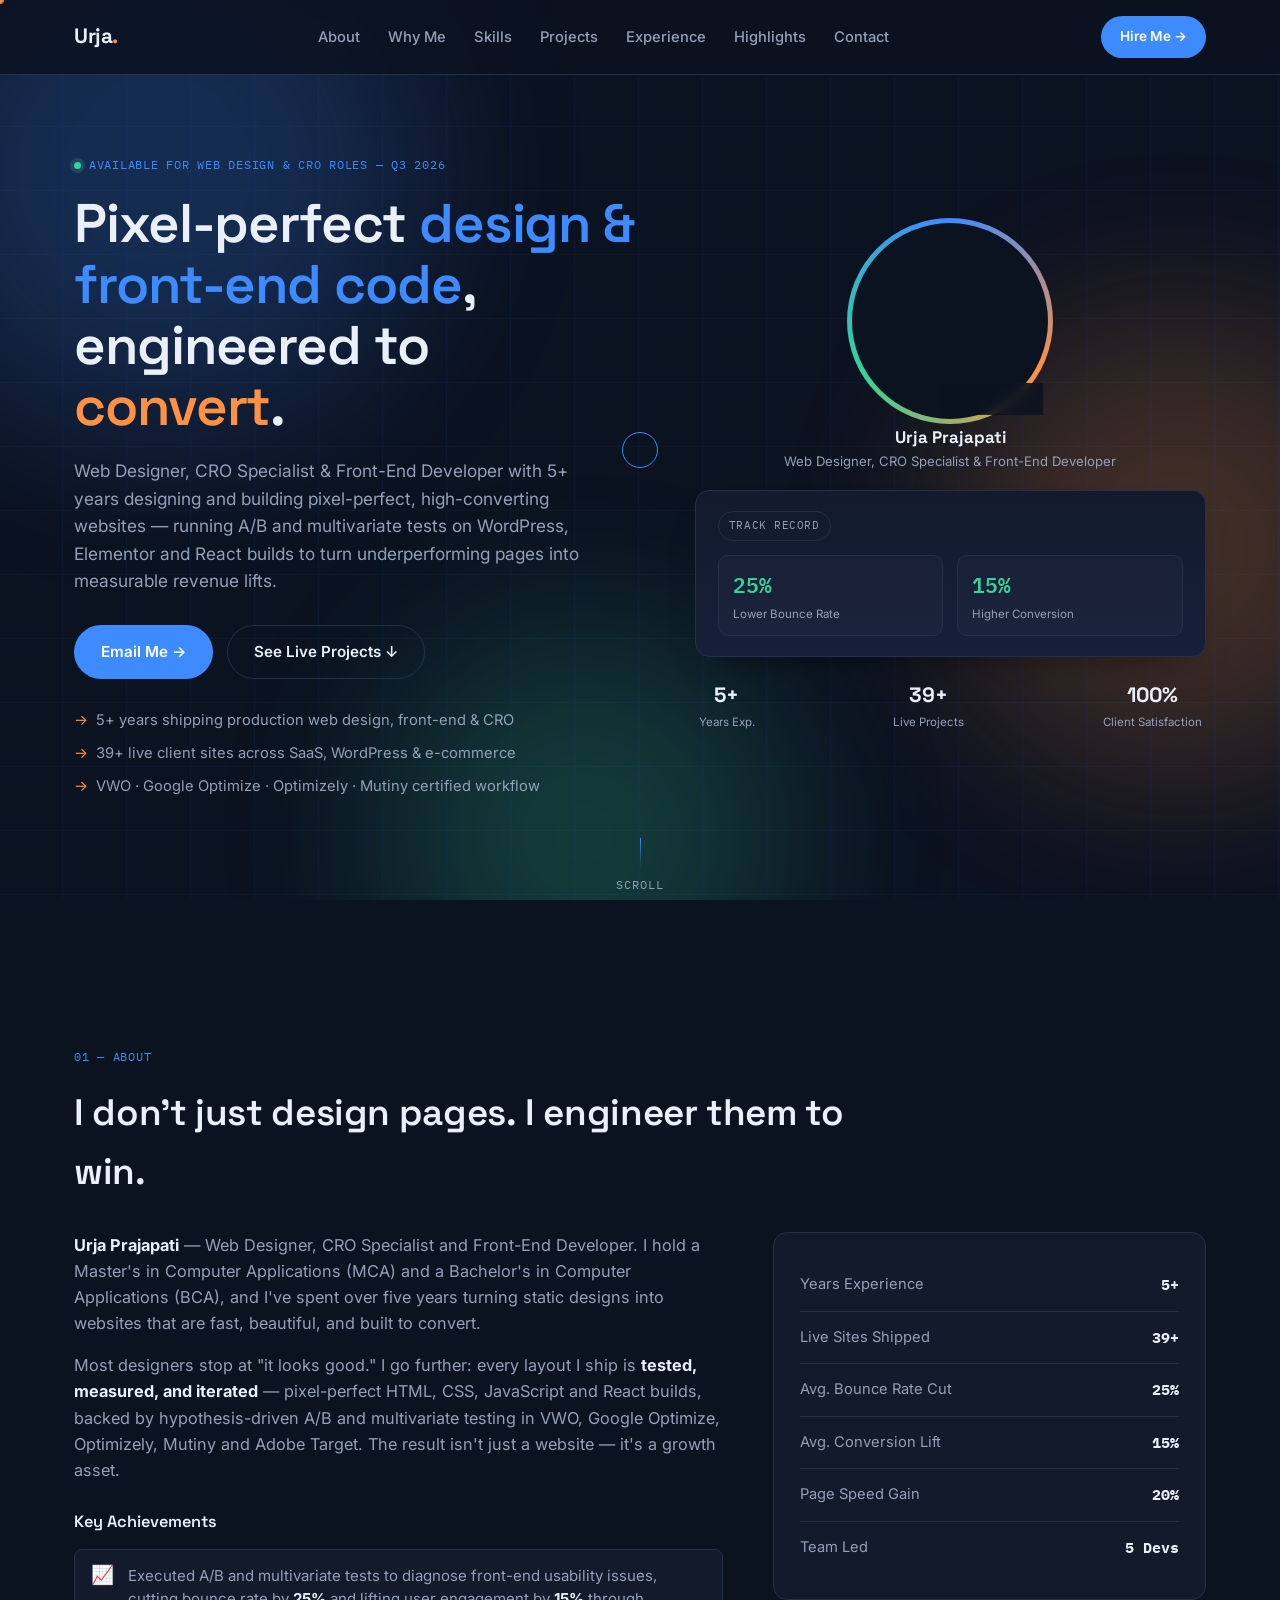
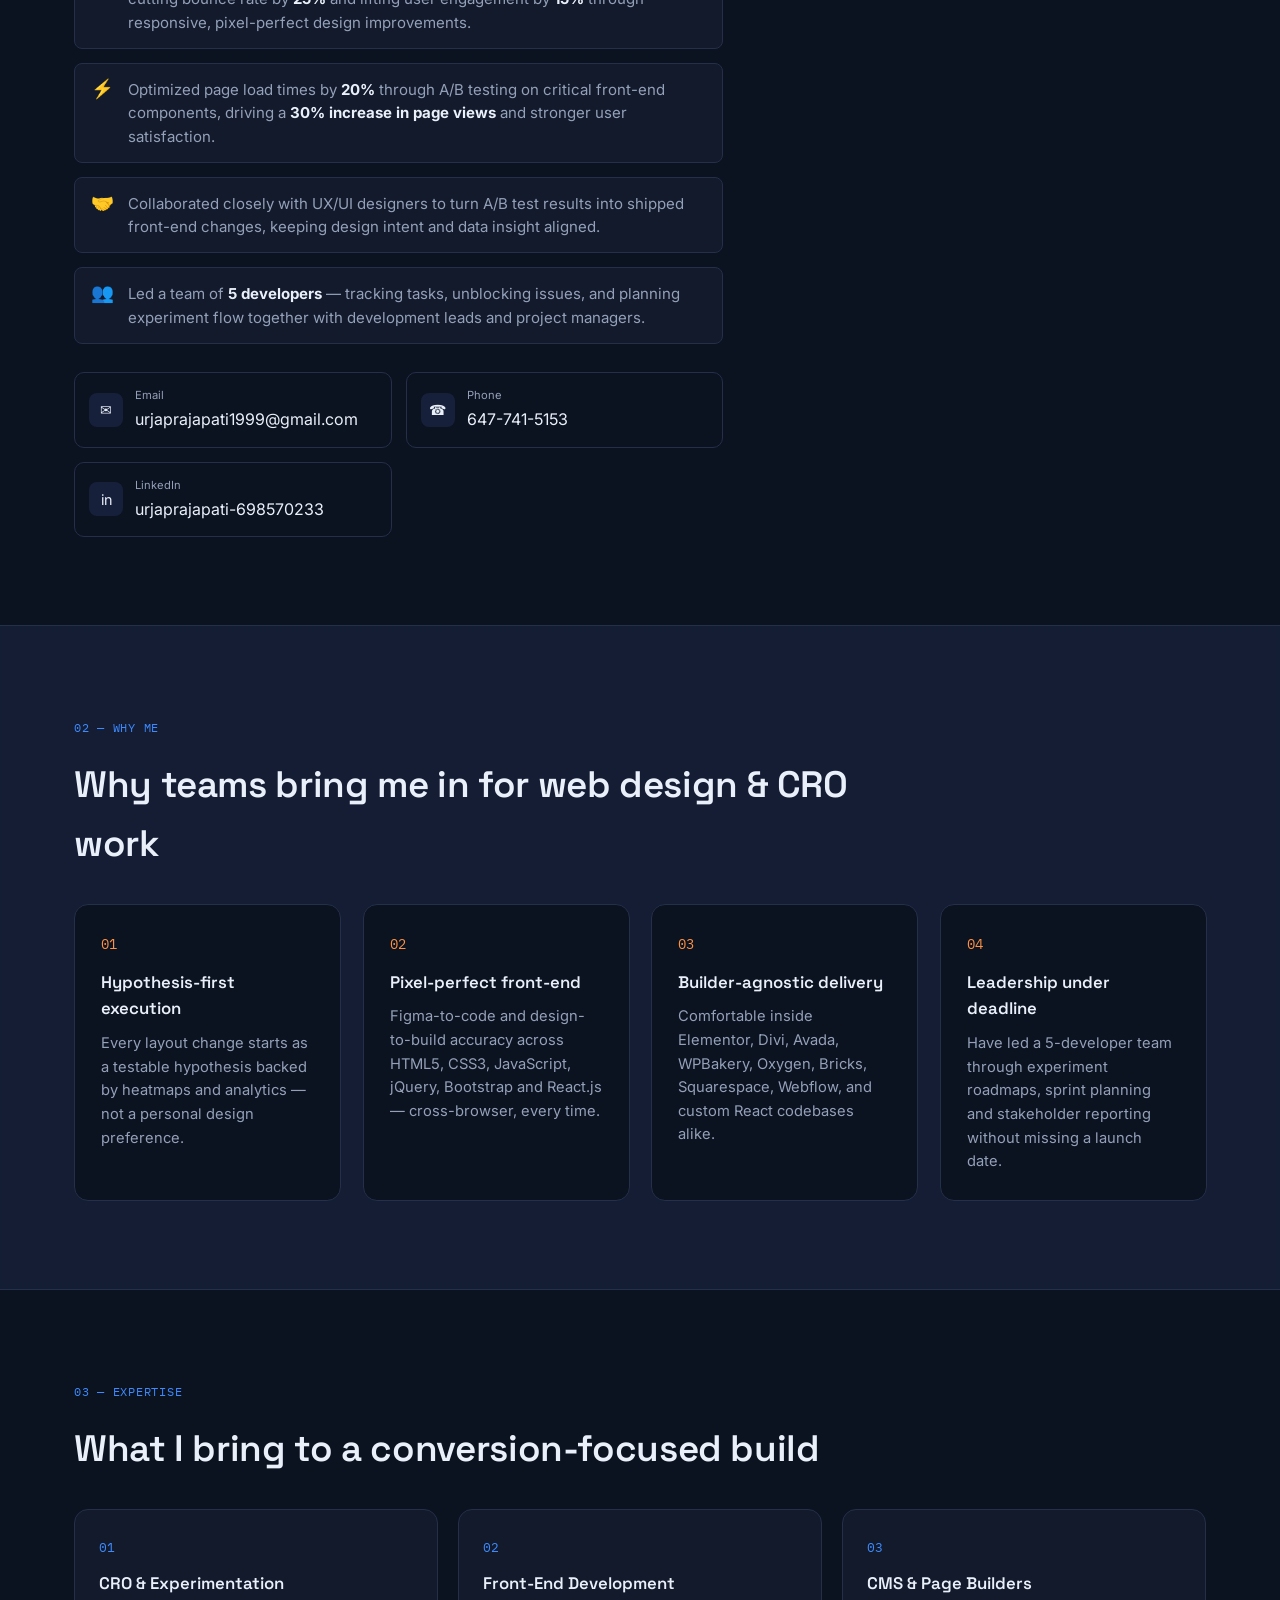
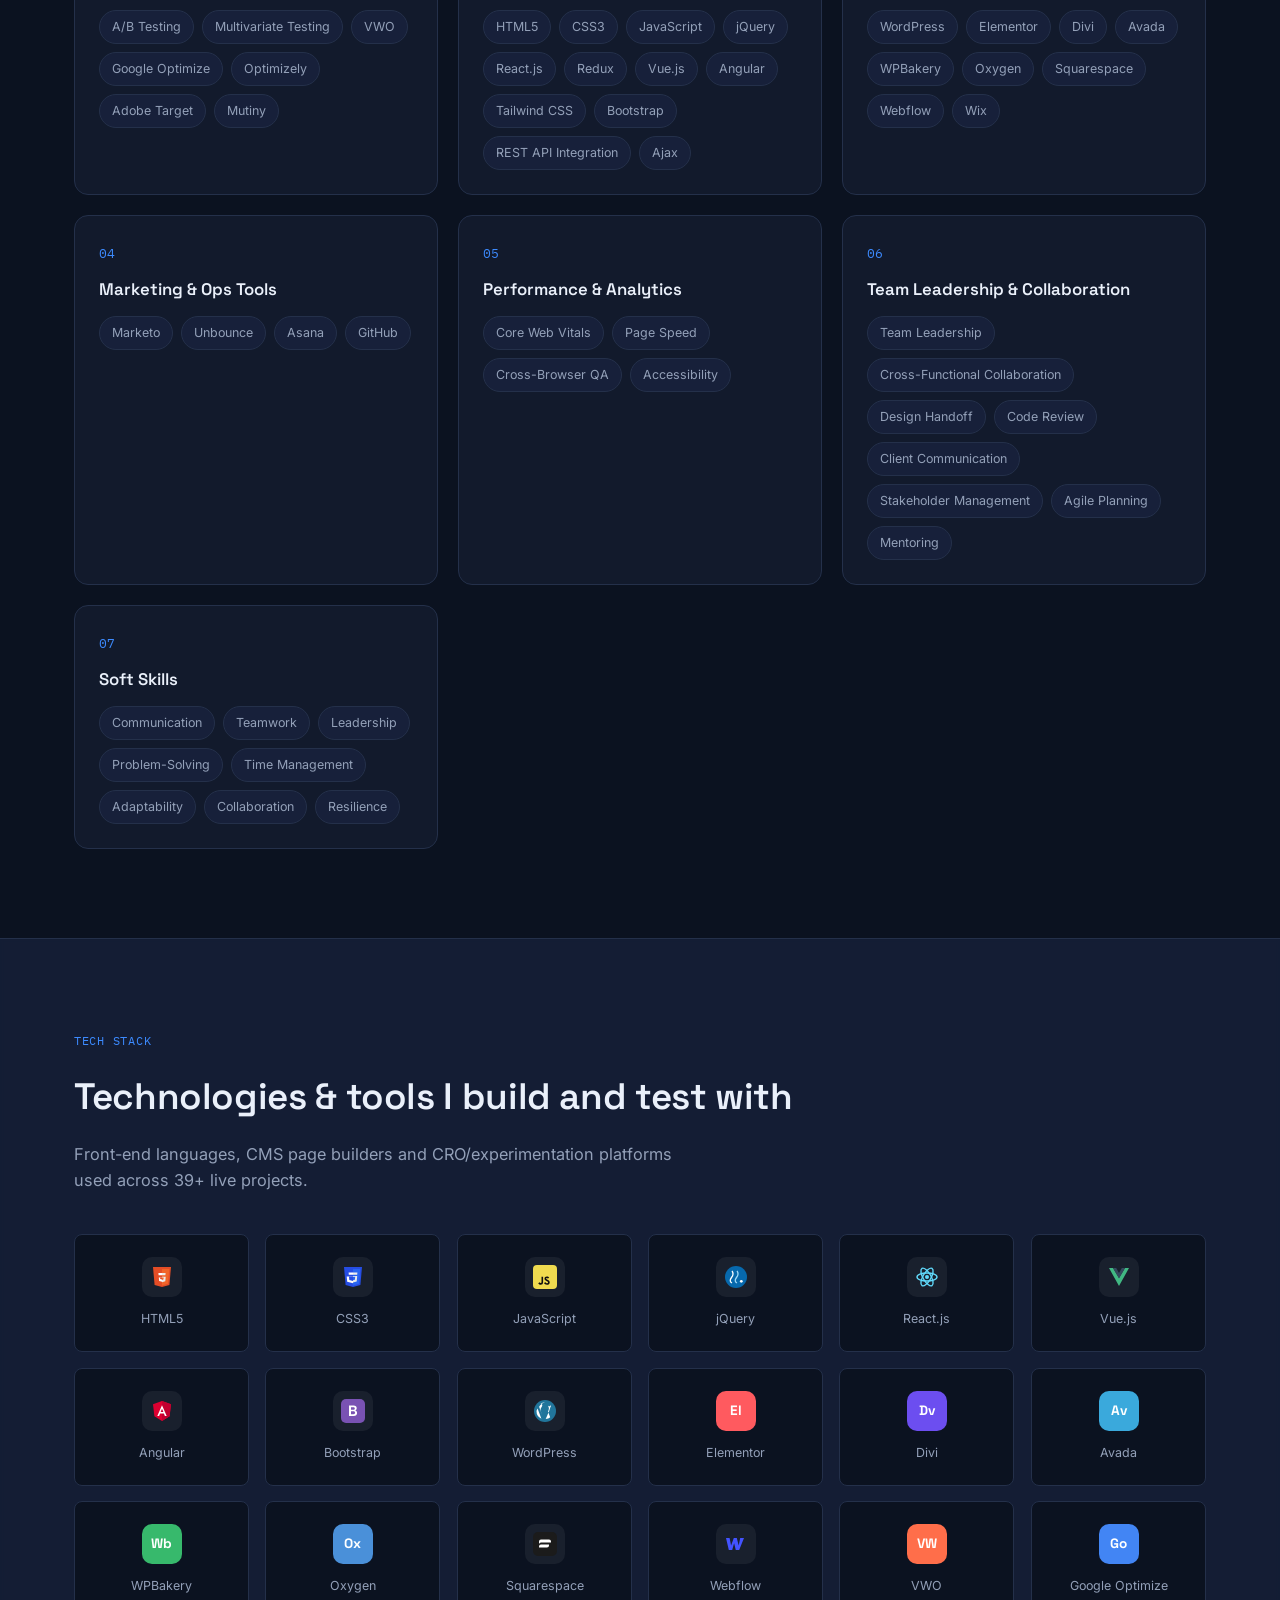
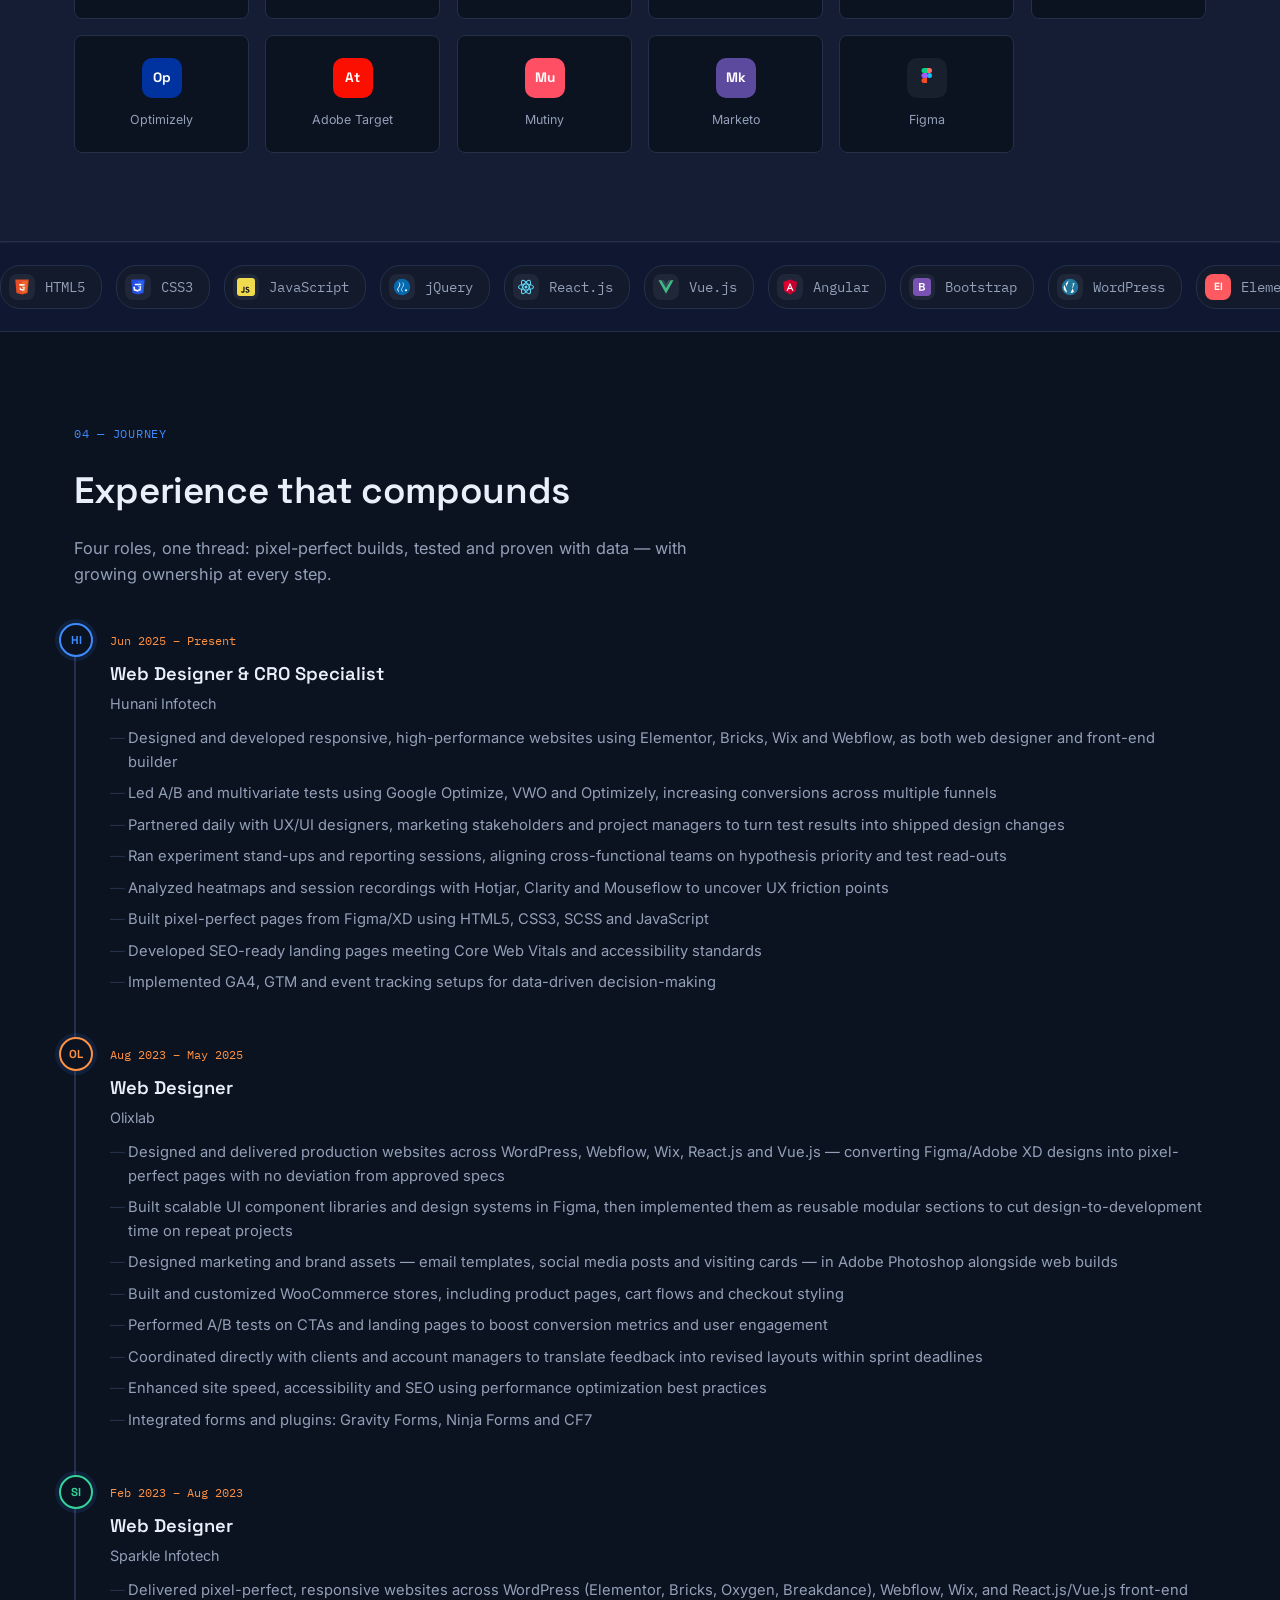
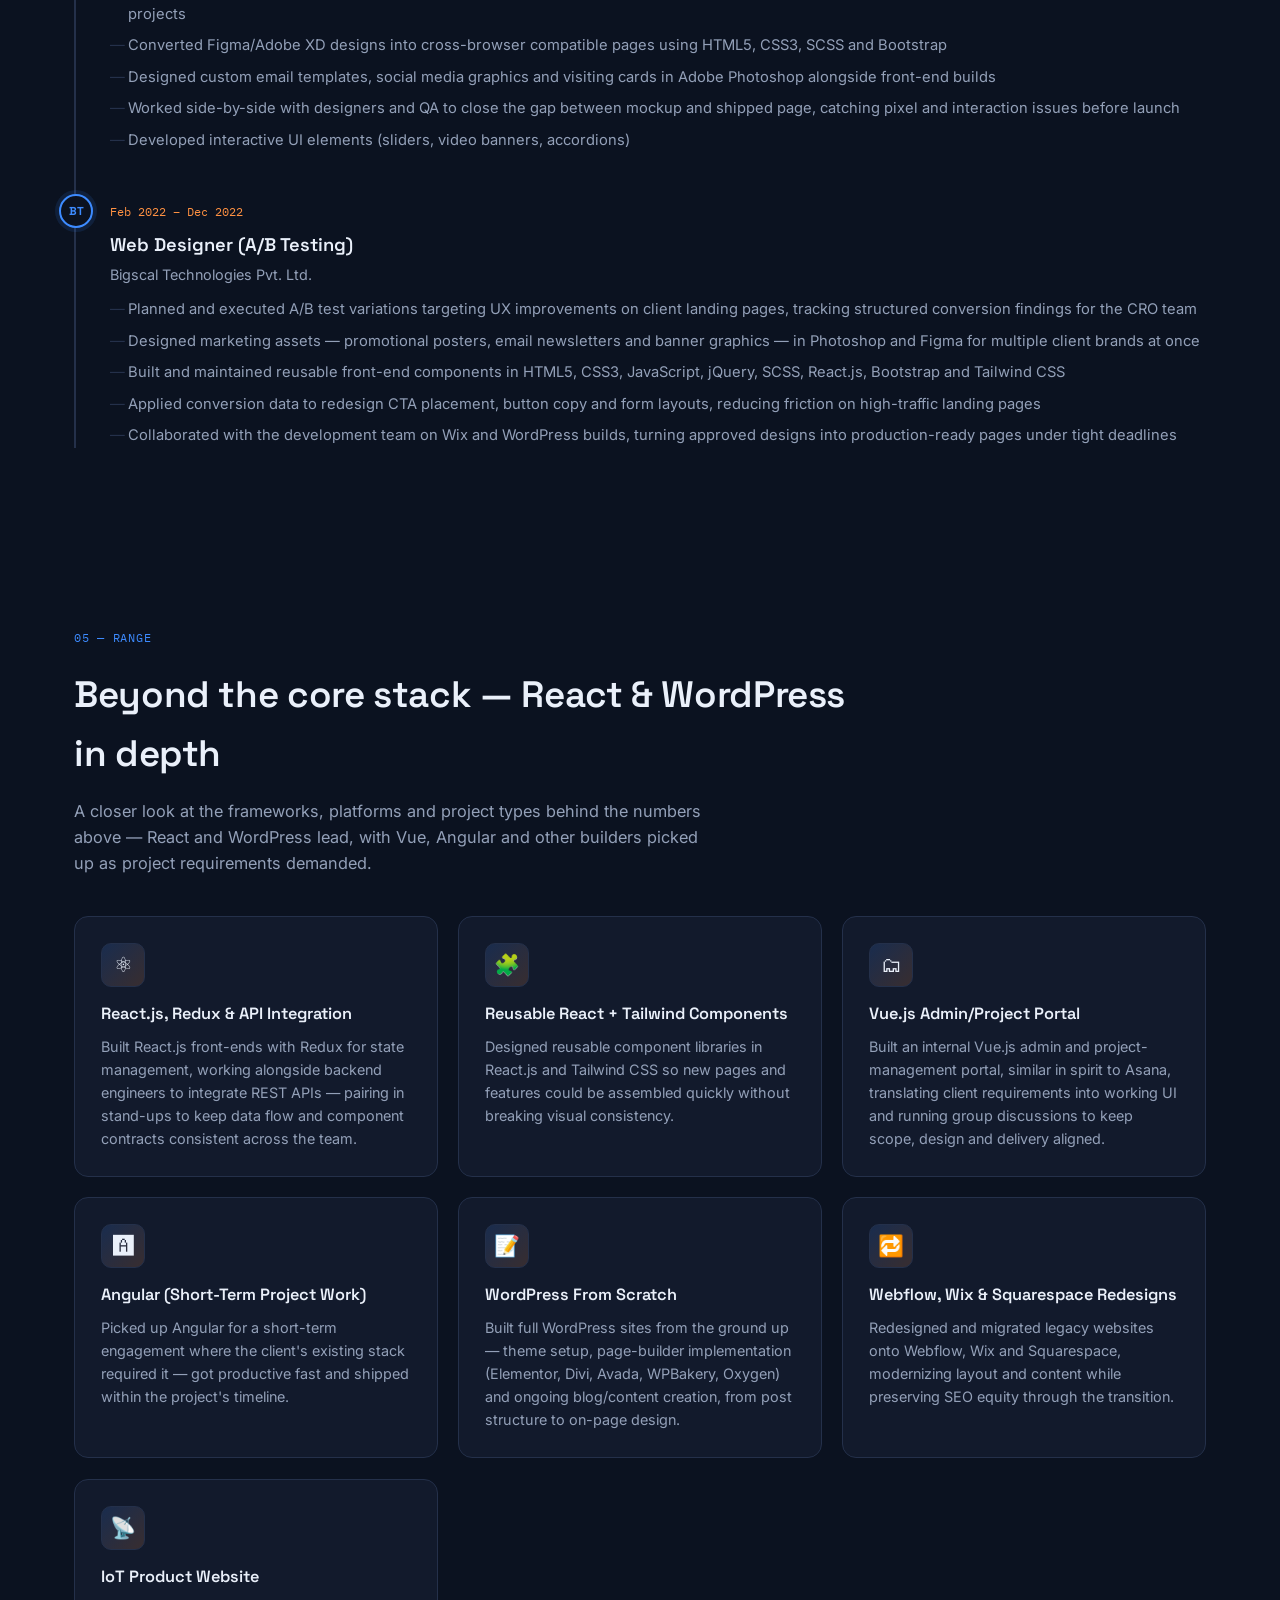
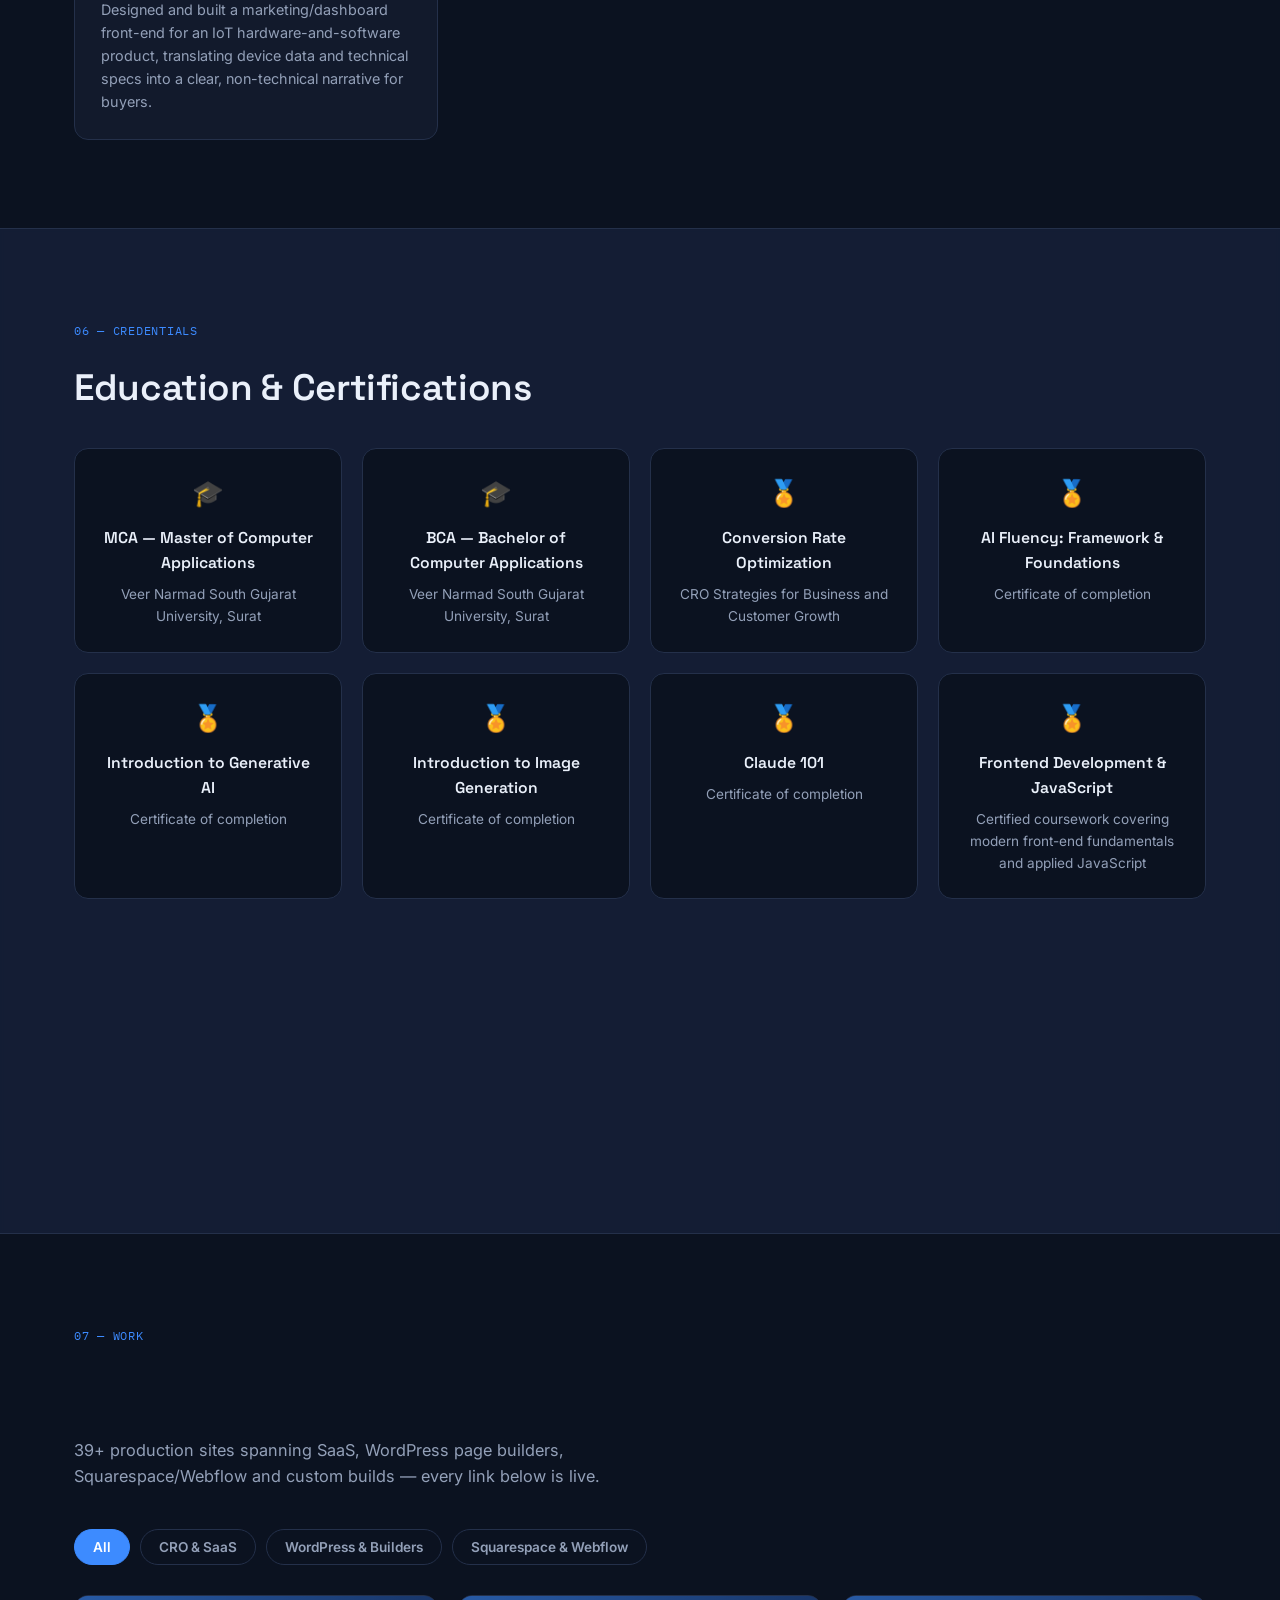
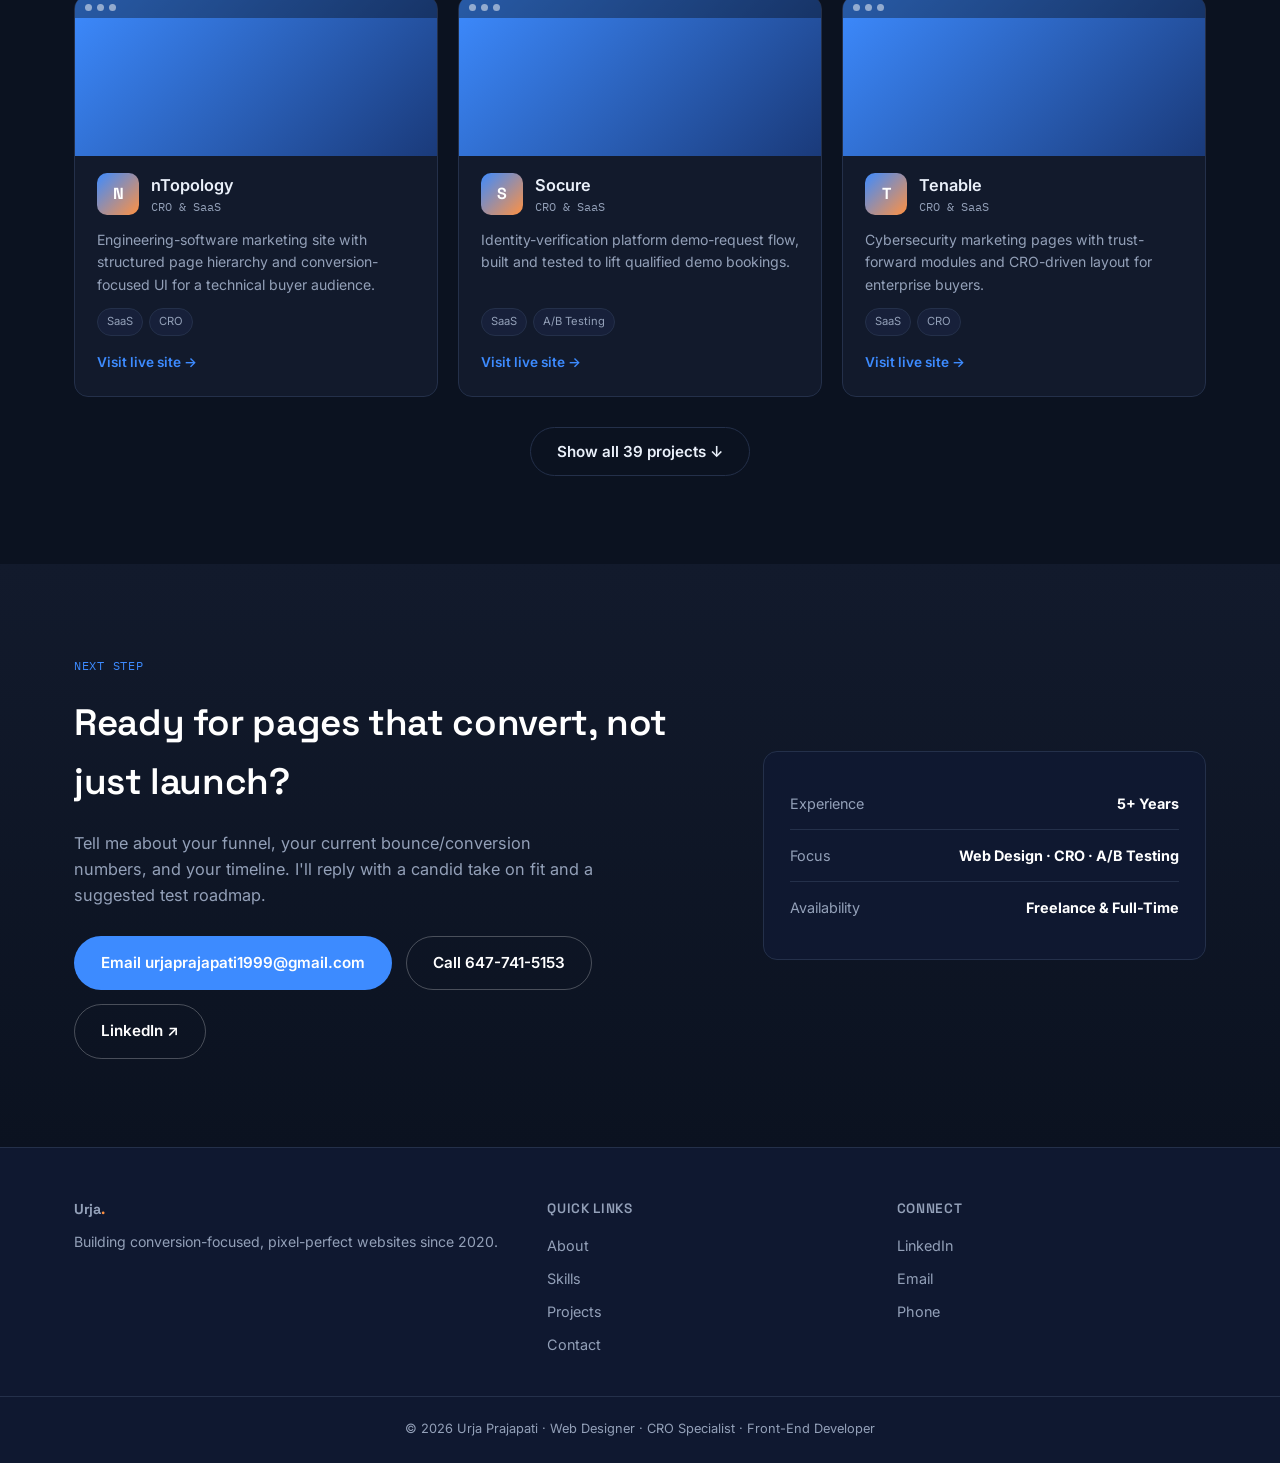
==== commit f791624a: "Add files via upload" ====
--- a/index.html
+++ b/index.html
@@ -23,6 +23,9 @@
   <span class="blob blob-c"></span>
   <span class="grid-lines"></span>
 </div>
+
+<div class="cursor-dot" id="cursorDot" aria-hidden="true"></div>
+<div class="cursor-ring" id="cursorRing" aria-hidden="true"></div>
 
 <!-- ===== NAV ===== -->
 <header class="site-header" id="top">
@@ -54,7 +57,7 @@
       <h1>Pixel-perfect <span class="hl">design &amp; front-end code</span>, engineered to <span class="hl hl-b">convert</span>.</h1>
       <p class="hero-sub">Web Designer, CRO Specialist &amp; Front-End Developer with 5+ years designing and building pixel-perfect, high-converting websites — running A/B and multivariate tests on WordPress, Elementor and React builds to turn underperforming pages into measurable revenue lifts.</p>
       <div class="hero-actions">
-        <a href="mailto:urjaprajapati1999@gmail.com" class="btn btn-primary">Book a Call →</a>
+        <a href="mailto:urjaprajapati1999@gmail.com" class="btn btn-primary">Email Me →</a>
         <a href="#projects" class="btn btn-ghost">See Live Projects ↓</a>
       </div>
       <ul class="hero-bullets">
@@ -66,10 +69,15 @@
 
     <div class="hero-visual" aria-hidden="false">
       <div class="profile-card">
-        <div class="profile-photo-wrap">
-          <span class="profile-ring"></span>
-          <img src="profile.jpg" alt="Urja Prajapati — CRO Specialist and Front-End Developer" class="profile-photo" width="760" height="1013">
-          <span class="profile-badge"><span class="dot"></span>Open to work</span>
+        <div class="profile-float">
+          <div class="profile-photo-wrap">
+            <span class="profile-ring"></span>
+            <span class="profile-orbit profile-orbit-1"></span>
+            <span class="profile-orbit profile-orbit-2"></span>
+            <span class="profile-orbit profile-orbit-3"></span>
+            <img src="profile.jpg" alt="Urja Prajapati — Web Designer and CRO Specialist" class="profile-photo" width="760" height="1013">
+            <span class="profile-badge"><span class="dot"></span>Open to work</span>
+          </div>
         </div>
         <div class="profile-meta">
           <div>
@@ -109,11 +117,11 @@
 <section class="section" id="about">
   <div class="container">
     <p class="eyebrow eyebrow-dark">01 — About</p>
-    <h2 class="section-title">Built to make pages perform, not just look polished</h2>
+    <h2 class="section-title">I don't just design pages. I engineer them to win.</h2>
     <div class="about-grid">
       <div class="about-copy reveal">
-        <p>I'm <strong>Urja Prajapati</strong>, a Web Designer, CRO Specialist and Front-End Developer with a Master's degree in Computer Applications (MCA), a Bachelor's degree in Computer Applications (BCA), and over five years of hands-on experience turning underperforming pages into measurable wins.</p>
-        <p>My work sits at the intersection of <strong>front-end craft and experimentation</strong>: pixel-perfect HTML, CSS, JavaScript and React builds, paired with hypothesis-driven A/B and multivariate testing in VWO, Google Optimize, Optimizely, Mutiny and Adobe Target.</p>
+        <p><strong>Urja Prajapati</strong> — Web Designer, CRO Specialist and Front-End Developer. I hold a Master's in Computer Applications (MCA) and a Bachelor's in Computer Applications (BCA), and I've spent over five years turning static designs into websites that are fast, beautiful, and built to convert.</p>
+        <p>Most designers stop at "it looks good." I go further: every layout I ship is <strong>tested, measured, and iterated</strong> — pixel-perfect HTML, CSS, JavaScript and React builds, backed by hypothesis-driven A/B and multivariate testing in VWO, Google Optimize, Optimizely, Mutiny and Adobe Target. The result isn't just a website — it's a growth asset.</p>
 
         <h3 class="achieve-title">Key Achievements</h3>
         <ul class="achieve-list">
@@ -132,19 +140,19 @@
             <span class="connect-ico">☎</span>
             <span><small>Phone</small>647-741-5153</span>
           </a>
-          <a href="https://linkedin.com/in/urja-prajapati-698570233" target="_blank" rel="noopener" class="connect-item">
+          <a href="https://www.linkedin.com/in/urjaprajapati-698570233" target="_blank" rel="noopener" class="connect-item">
             <span class="connect-ico">in</span>
-            <span><small>LinkedIn</small>urja-prajapati-698570233</span>
+            <span><small>LinkedIn</small>urjaprajapati-698570233</span>
           </a>
         </div>
       </div>
       <div class="about-card reveal">
-        <div class="about-card-row"><span>Years Experience</span><strong>5+</strong></div>
-        <div class="about-card-row"><span>Live Sites Shipped</span><strong>39+</strong></div>
-        <div class="about-card-row"><span>Avg. Bounce Rate Cut</span><strong>25%</strong></div>
-        <div class="about-card-row"><span>Avg. Conversion Lift</span><strong>15%</strong></div>
-        <div class="about-card-row"><span>Page Speed Gain</span><strong>20%</strong></div>
-        <div class="about-card-row"><span>Team Led</span><strong>5 Devs</strong></div>
+        <div class="about-card-row"><span>Years Experience</span><strong><span class="count-up" data-count="5" data-suffix="+">0</span></strong></div>
+        <div class="about-card-row"><span>Live Sites Shipped</span><strong><span class="count-up" data-count="39" data-suffix="+">0</span></strong></div>
+        <div class="about-card-row"><span>Avg. Bounce Rate Cut</span><strong><span class="count-up" data-count="25" data-suffix="%">0</span></strong></div>
+        <div class="about-card-row"><span>Avg. Conversion Lift</span><strong><span class="count-up" data-count="15" data-suffix="%">0</span></strong></div>
+        <div class="about-card-row"><span>Page Speed Gain</span><strong><span class="count-up" data-count="20" data-suffix="%">0</span></strong></div>
+        <div class="about-card-row"><span>Team Led</span><strong><span class="count-up" data-count="5" data-suffix=" Devs">0</span></strong></div>
       </div>
     </div>
   </div>
@@ -270,17 +278,19 @@
 <section class="section" id="experience">
   <div class="container">
     <p class="eyebrow eyebrow-dark">04 — Journey</p>
-    <h2 class="section-title">Experience</h2>
-    <div class="timeline">
+    <h2 class="section-title">Experience that compounds</h2>
+    <p class="section-lede">Four roles, one thread: pixel-perfect builds, tested and proven with data — with growing ownership at every step.</p>
+    <div class="timeline" id="timeline">
+      <div class="timeline-progress" id="timelineProgress"></div>
 
       <div class="timeline-item reveal">
-        <div class="timeline-dot"></div>
+        <div class="timeline-dot" style="--dot-color:var(--accent-blue)">HI</div>
         <div class="timeline-content">
-          <span class="timeline-date">Jul 2025 – Feb 2026</span>
+          <span class="timeline-date">Jun 2025 – Present</span>
           <h3>Web Designer &amp; CRO Specialist</h3>
           <span class="timeline-company">Hunani Infotech</span>
           <ul>
-            <li>Designed and developed responsive, high-performance websites using Elementor, Bricks and Webflow, as both web designer and front-end builder</li>
+            <li>Designed and developed responsive, high-performance websites using Elementor, Bricks, Wix and Webflow, as both web designer and front-end builder</li>
             <li>Led A/B and multivariate tests using Google Optimize, VWO and Optimizely, increasing conversions across multiple funnels</li>
             <li>Partnered daily with UX/UI designers, marketing stakeholders and project managers to turn test results into shipped design changes</li>
             <li>Ran experiment stand-ups and reporting sessions, aligning cross-functional teams on hypothesis priority and test read-outs</li>
@@ -293,14 +303,14 @@
       </div>
 
       <div class="timeline-item reveal">
-        <div class="timeline-dot"></div>
+        <div class="timeline-dot" style="--dot-color:var(--accent-amber)">OL</div>
         <div class="timeline-content">
           <span class="timeline-date">Aug 2023 – May 2025</span>
           <h3>Web Designer</h3>
           <span class="timeline-company">Olixlab</span>
           <ul>
-            <li>Designed and developed 20+ custom WordPress websites using Elementor, Bricks, Oxygen, Breakdance and Joomla</li>
-            <li>Created Figma-based UI layouts and implemented responsive designs with HTML5, CSS3, JavaScript and Tailwind CSS</li>
+            <li>Designed and delivered production websites across WordPress, Webflow, Wix, React.js and Vue.js — converting Figma/Adobe XD designs into pixel-perfect pages with no deviation from approved specs</li>
+            <li>Built scalable UI component libraries and design systems in Figma, then implemented them as reusable modular sections to cut design-to-development time on repeat projects</li>
             <li>Designed marketing and brand assets — email templates, social media posts and visiting cards — in Adobe Photoshop alongside web builds</li>
             <li>Built and customized WooCommerce stores, including product pages, cart flows and checkout styling</li>
             <li>Performed A/B tests on CTAs and landing pages to boost conversion metrics and user engagement</li>
@@ -312,13 +322,13 @@
       </div>
 
       <div class="timeline-item reveal">
-        <div class="timeline-dot"></div>
+        <div class="timeline-dot" style="--dot-color:var(--success)">SI</div>
         <div class="timeline-content">
           <span class="timeline-date">Feb 2023 – Aug 2023</span>
           <h3>Web Designer</h3>
           <span class="timeline-company">Sparkle Infotech</span>
           <ul>
-            <li>Built 12+ responsive WordPress websites using Elementor, Divi, Avada and WPBakery for education, e-commerce and service industries</li>
+            <li>Delivered pixel-perfect, responsive websites across WordPress (Elementor, Bricks, Oxygen, Breakdance), Webflow, Wix, and React.js/Vue.js front-end projects</li>
             <li>Converted Figma/Adobe XD designs into cross-browser compatible pages using HTML5, CSS3, SCSS and Bootstrap</li>
             <li>Designed custom email templates, social media graphics and visiting cards in Adobe Photoshop alongside front-end builds</li>
             <li>Worked side-by-side with designers and QA to close the gap between mockup and shipped page, catching pixel and interaction issues before launch</li>
@@ -328,30 +338,17 @@
       </div>
 
       <div class="timeline-item reveal">
-        <div class="timeline-dot"></div>
+        <div class="timeline-dot" style="--dot-color:var(--accent-blue)">BT</div>
         <div class="timeline-content">
-          <span class="timeline-date">Oct 2022 – Dec 2022</span>
-          <h3>Frontend Developer</h3>
+          <span class="timeline-date">Feb 2022 – Dec 2022</span>
+          <h3>Web Designer (A/B Testing)</h3>
           <span class="timeline-company">Bigscal Technologies Pvt. Ltd.</span>
           <ul>
-            <li>Developed responsive React.js, HTML, CSS and JavaScript interfaces aligned with design specifications</li>
-            <li>Paired with senior developers in code reviews and stand-ups, aligning component structure across a shared team codebase</li>
-            <li>Participated in Google Optimize A/B tests to evaluate layout variations for UX and SEO improvements</li>
-            <li>Built interactive components using jQuery, Slick, Splide and Owl Carousel</li>
-          </ul>
-        </div>
-      </div>
-
-      <div class="timeline-item reveal">
-        <div class="timeline-dot"></div>
-        <div class="timeline-content">
-          <span class="timeline-date">Feb 2022 – Oct 2022</span>
-          <h3>Web Designer &amp; CRO Intern</h3>
-          <span class="timeline-company">Bigscal Technologies Pvt. Ltd.</span>
-          <ul>
-            <li>Supported CRO experiments and A/B testing setup to improve UX and user journey performance</li>
-            <li>Built responsive UI components with HTML5, CSS3 and JavaScript under senior developer guidance, learning team code-review and Git workflows</li>
-            <li>Assisted in UX audits, heatmap analysis and reporting activities alongside the wider design and marketing team</li>
+            <li>Planned and executed A/B test variations targeting UX improvements on client landing pages, tracking structured conversion findings for the CRO team</li>
+            <li>Designed marketing assets — promotional posters, email newsletters and banner graphics — in Photoshop and Figma for multiple client brands at once</li>
+            <li>Built and maintained reusable front-end components in HTML5, CSS3, JavaScript, jQuery, SCSS, React.js, Bootstrap and Tailwind CSS</li>
+            <li>Applied conversion data to redesign CTA placement, button copy and form layouts, reducing friction on high-traffic landing pages</li>
+            <li>Collaborated with the development team on Wix and WordPress builds, turning approved designs into production-ready pages under tight deadlines</li>
           </ul>
         </div>
       </div>
@@ -415,42 +412,52 @@
       <div class="edu-card reveal">
         <span class="edu-ico">🎓</span>
         <h3>MCA — Master of Computer Applications</h3>
-        <p>Veer Narmad South Gujarat University · 2019–2022</p>
+        <p>Veer Narmad South Gujarat University, Surat</p>
       </div>
       <div class="edu-card reveal">
         <span class="edu-ico">🎓</span>
         <h3>BCA — Bachelor of Computer Applications</h3>
-        <p>Sutex Bank College · 2017–2019</p>
+        <p>Veer Narmad South Gujarat University, Surat</p>
+      </div>
+      <div class="edu-card reveal">
+        <span class="edu-ico">🏅</span>
+        <h3>Conversion Rate Optimization</h3>
+        <p>CRO Strategies for Business and Customer Growth</p>
+      </div>
+      <div class="edu-card reveal">
+        <span class="edu-ico">🏅</span>
+        <h3>AI Fluency: Framework &amp; Foundations</h3>
+        <p>Certificate of completion</p>
+      </div>
+      <div class="edu-card reveal">
+        <span class="edu-ico">🏅</span>
+        <h3>Introduction to Generative AI</h3>
+        <p>Certificate of completion</p>
+      </div>
+      <div class="edu-card reveal">
+        <span class="edu-ico">🏅</span>
+        <h3>Introduction to Image Generation</h3>
+        <p>Certificate of completion</p>
+      </div>
+      <div class="edu-card reveal">
+        <span class="edu-ico">🏅</span>
+        <h3>Claude 101</h3>
+        <p>Certificate of completion</p>
       </div>
       <div class="edu-card reveal">
         <span class="edu-ico">🏅</span>
         <h3>Frontend Development &amp; JavaScript</h3>
-        <p>Certified coursework covering modern front-end fundamentals and applied JavaScript.</p>
+        <p>Certified coursework covering modern front-end fundamentals and applied JavaScript</p>
       </div>
       <div class="edu-card reveal">
         <span class="edu-ico">🏅</span>
         <h3>Version Control, HTML &amp; CSS</h3>
-        <p>Git-based workflows paired with semantic, accessible markup and styling practices.</p>
+        <p>Git-based workflows paired with semantic, accessible markup and styling</p>
       </div>
       <div class="edu-card reveal">
         <span class="edu-ico">🏅</span>
         <h3>React Basics &amp; Advanced React</h3>
-        <p>Component architecture, hooks and state management for production React interfaces.</p>
-      </div>
-      <div class="edu-card reveal">
-        <span class="edu-ico">🏅</span>
-        <h3>Introduction to Generative AI</h3>
-        <p>Coursera — Google Cloud</p>
-      </div>
-      <div class="edu-card reveal">
-        <span class="edu-ico">🏅</span>
-        <h3>Develop a Company Website with Wix</h3>
-        <p>Coursera</p>
-      </div>
-      <div class="edu-card reveal">
-        <span class="edu-ico">🏅</span>
-        <h3>AI Image Generation: Basics &amp; Applications</h3>
-        <p>Simplilearn</p>
+        <p>Component architecture, hooks and state management for production interfaces</p>
       </div>
     </div>
   </div>
@@ -489,7 +496,7 @@
       <div class="cta-actions">
         <a href="mailto:urjaprajapati1999@gmail.com" class="btn btn-primary">Email urjaprajapati1999@gmail.com</a>
         <a href="tel:6477415153" class="btn btn-ghost btn-ghost-light">Call 647-741-5153</a>
-        <a href="https://linkedin.com/in/urja-prajapati-698570233" target="_blank" rel="noopener" class="btn btn-ghost btn-ghost-light">LinkedIn ↗</a>
+        <a href="https://www.linkedin.com/in/urjaprajapati-698570233" target="_blank" rel="noopener" class="btn btn-ghost btn-ghost-light">LinkedIn ↗</a>
       </div>
     </div>
     <div class="cta-card">
@@ -518,7 +525,7 @@
     </div>
     <div>
       <h4>Connect</h4>
-      <a href="https://linkedin.com/in/urja-prajapati-698570233" target="_blank" rel="noopener">LinkedIn</a>
+      <a href="https://www.linkedin.com/in/urjaprajapati-698570233" target="_blank" rel="noopener">LinkedIn</a>
       <a href="mailto:urjaprajapati1999@gmail.com">Email</a>
       <a href="tel:6477415153">Phone</a>
     </div>
--- a/styles.css
+++ b/styles.css
@@ -51,6 +51,17 @@
   *{ animation-duration: 0.001ms !important; animation-iteration-count: 1 !important; transition-duration: 0.001ms !important; scroll-behavior: auto !important; }
 }
 
+/* ---------- Staggered headline word reveal ---------- */
+.word-reveal{ display:inline-block; overflow:hidden; vertical-align:top; }
+.word-reveal span{
+  display:inline-block; transform: translateY(110%);
+  transition: transform .6s cubic-bezier(.22,.61,.36,1);
+}
+.section-title.words-in .word-reveal span{ transform: translateY(0); }
+@media (prefers-reduced-motion: reduce){
+  .word-reveal span{ transform:none; transition:none; }
+}
+
 /* ---------- Scroll reveal motion ---------- */
 .reveal{
   opacity: 0;
@@ -61,6 +72,29 @@
 .reveal.in-view{ opacity: 1; transform: translateY(0); }
 @media (prefers-reduced-motion: reduce){
   .reveal{ opacity:1; transform:none; transition:none; }
+}
+
+/* ---------- Custom cursor ---------- */
+.cursor-dot, .cursor-ring{
+  position: fixed; top:0; left:0; z-index: 9999; pointer-events:none;
+  border-radius:50%; transform: translate(-50%,-50%);
+  will-change: transform, opacity;
+}
+.cursor-dot{
+  width:7px; height:7px; background: var(--accent-amber);
+  transition: opacity .2s ease, background .2s ease;
+}
+.cursor-ring{
+  width:36px; height:36px; border: 1.5px solid var(--accent-blue);
+  transition: width .22s cubic-bezier(.22,.61,.36,1), height .22s cubic-bezier(.22,.61,.36,1),
+              border-color .22s ease, background .22s ease, opacity .2s ease;
+}
+.cursor-ring.hovering{
+  width:58px; height:58px; background: rgba(61,139,255,.12); border-color: var(--accent-amber);
+}
+body.has-custom-cursor, body.has-custom-cursor a, body.has-custom-cursor button{ cursor:none; }
+@media (hover:none), (pointer:coarse){
+  .cursor-dot, .cursor-ring{ display:none; }
 }
 
 /* ---------- Ambient animated background (sitewide motion) ---------- */
@@ -166,21 +200,44 @@
 .hero-bullets li::before{ content:"→"; position:absolute; left:0; color: var(--accent-amber); }
 
 /* --- Profile photo card --- */
-.profile-card{ margin-bottom: 18px; display:flex; flex-direction:column; align-items:center; text-align:center; }
+.profile-card{ margin-bottom: 18px; display:flex; flex-direction:column; align-items:center; text-align:center; perspective: 700px; }
+.profile-float{
+  width: 190px; height: 190px; margin: 0 auto;
+  animation: floatY 6s ease-in-out infinite;
+}
 .profile-photo-wrap{
-  position: relative; width: 190px; height: 190px; margin: 0 auto;
-  animation: floatY 6s ease-in-out infinite;
+  position: relative; width: 190px; height: 190px;
+  transform-style: preserve-3d;
+  transition: transform .25s ease;
 }
 .profile-ring{
   position:absolute; inset:-8px; border-radius:50%;
   background: conic-gradient(from 0deg, var(--accent-blue), var(--accent-amber), var(--success), var(--accent-blue));
-  animation: spinRing 7s linear infinite;
+  animation: spinRing 7s linear infinite, ringPulse 3s ease-in-out infinite;
   filter: blur(.3px);
 }
 .profile-ring::after{
   content:""; position:absolute; inset:5px; border-radius:50%; background: var(--ink);
 }
 @keyframes spinRing{ to{ transform: rotate(360deg); } }
+@keyframes ringPulse{
+  0%,100%{ box-shadow: 0 0 20px -4px rgba(61,139,255,.5); }
+  50%{ box-shadow: 0 0 32px 2px rgba(255,145,66,.55); }
+}
+.profile-orbit{
+  position:absolute; width:6px; height:6px; border-radius:50%;
+  top:50%; left:50%; margin:-3px 0 0 -3px;
+  box-shadow: 0 0 8px 2px currentColor;
+}
+.profile-orbit-1{ color: var(--accent-blue); animation: orbit1 5s linear infinite; }
+.profile-orbit-2{ color: var(--accent-amber); animation: orbit2 7s linear infinite reverse; }
+.profile-orbit-3{ color: var(--success); animation: orbit3 9s linear infinite; }
+@keyframes orbit1{ from{ transform: rotate(0deg) translateX(112px) rotate(0deg); } to{ transform: rotate(360deg) translateX(112px) rotate(-360deg); } }
+@keyframes orbit2{ from{ transform: rotate(90deg) translateX(122px) rotate(-90deg); } to{ transform: rotate(450deg) translateX(122px) rotate(-450deg); } }
+@keyframes orbit3{ from{ transform: rotate(200deg) translateX(104px) rotate(-200deg); } to{ transform: rotate(560deg) translateX(104px) rotate(-560deg); } }
+@media (prefers-reduced-motion: reduce){
+  .profile-orbit{ display:none; }
+}
 .profile-photo{
   position:relative; z-index:1; width:174px; height:174px; margin:8px;
   border-radius:50%; object-fit: cover; object-position: top center;
@@ -206,7 +263,8 @@
 .profile-meta span{ display:block; font-size:.82rem; color: var(--muted); }
 .profile-loc{ font-size:.78rem; color: var(--muted); white-space:nowrap; }
 @media (prefers-reduced-motion: reduce){
-  .profile-photo-wrap, .profile-ring{ animation:none; }
+  .profile-float, .profile-ring{ animation:none; }
+  .profile-photo-wrap{ transition:none; }
 }
 
 /* --- Impact snapshot signature card --- */
@@ -343,16 +401,32 @@
 .highlight-card p{ color: var(--muted); font-size:.9rem; }
 
 /* ---------- Timeline ---------- */
-.timeline{ position:relative; margin-top:30px; padding-left: 30px; border-left: 2px solid var(--line); }
-.timeline-item{ position:relative; padding-bottom: 42px; }
+.timeline{ position:relative; margin-top:30px; padding-left: 34px; border-left: 2px solid var(--line); }
+.timeline-progress{
+  position:absolute; left:-2px; top:0; width:2px; height:0%;
+  background: linear-gradient(var(--accent-blue), var(--accent-amber), var(--success));
+  transition: height .15s linear; border-radius:2px;
+}
+.timeline-item{ position:relative; padding-bottom: 46px; transition: transform .3s ease; }
 .timeline-item:last-child{ padding-bottom:0; }
-.timeline-dot{ position:absolute; left:-37px; top:4px; width:12px; height:12px; border-radius:50%; background: var(--accent-blue); box-shadow: 0 0 0 4px rgba(61,139,255,.18); }
+.timeline-item:hover{ transform: translateX(4px); }
+.timeline-dot{
+  --dot-color: var(--accent-blue);
+  position:absolute; left:-51px; top:-4px; width:34px; height:34px; border-radius:50%;
+  background: var(--ink); border: 2px solid var(--dot-color);
+  display:flex; align-items:center; justify-content:center;
+  font-family: var(--display); font-weight:700; font-size:.72rem; color: var(--dot-color);
+  box-shadow: 0 0 0 4px rgba(61,139,255,.12);
+  transition: transform .3s cubic-bezier(.22,.61,.36,1), box-shadow .3s ease;
+}
+.timeline-item:hover .timeline-dot{ transform: scale(1.15) rotate(-6deg); box-shadow: 0 0 0 6px rgba(61,139,255,.2); }
 .timeline-date{ font-family:var(--mono); font-size:.78rem; color: var(--accent-amber); }
 .timeline-content h3{ font-size:1.15rem; margin: 6px 0 4px; }
 .timeline-company{ display:block; color: var(--muted); font-size:.9rem; margin-bottom:12px; }
 .timeline-content ul{ display:flex; flex-direction:column; gap:8px; }
-.timeline-content li{ position:relative; padding-left:18px; color: var(--muted); font-size:.92rem; }
+.timeline-content li{ position:relative; padding-left:18px; color: var(--muted); font-size:.92rem; transition: color .2s ease; }
 .timeline-content li::before{ content:"—"; position:absolute; left:0; color: var(--line); }
+.timeline-item:hover .timeline-content li{ color: var(--text); }
 
 /* ---------- Education ---------- */
 .edu-grid{ display:grid; grid-template-columns: repeat(4,1fr); gap:20px; margin-top:30px; }
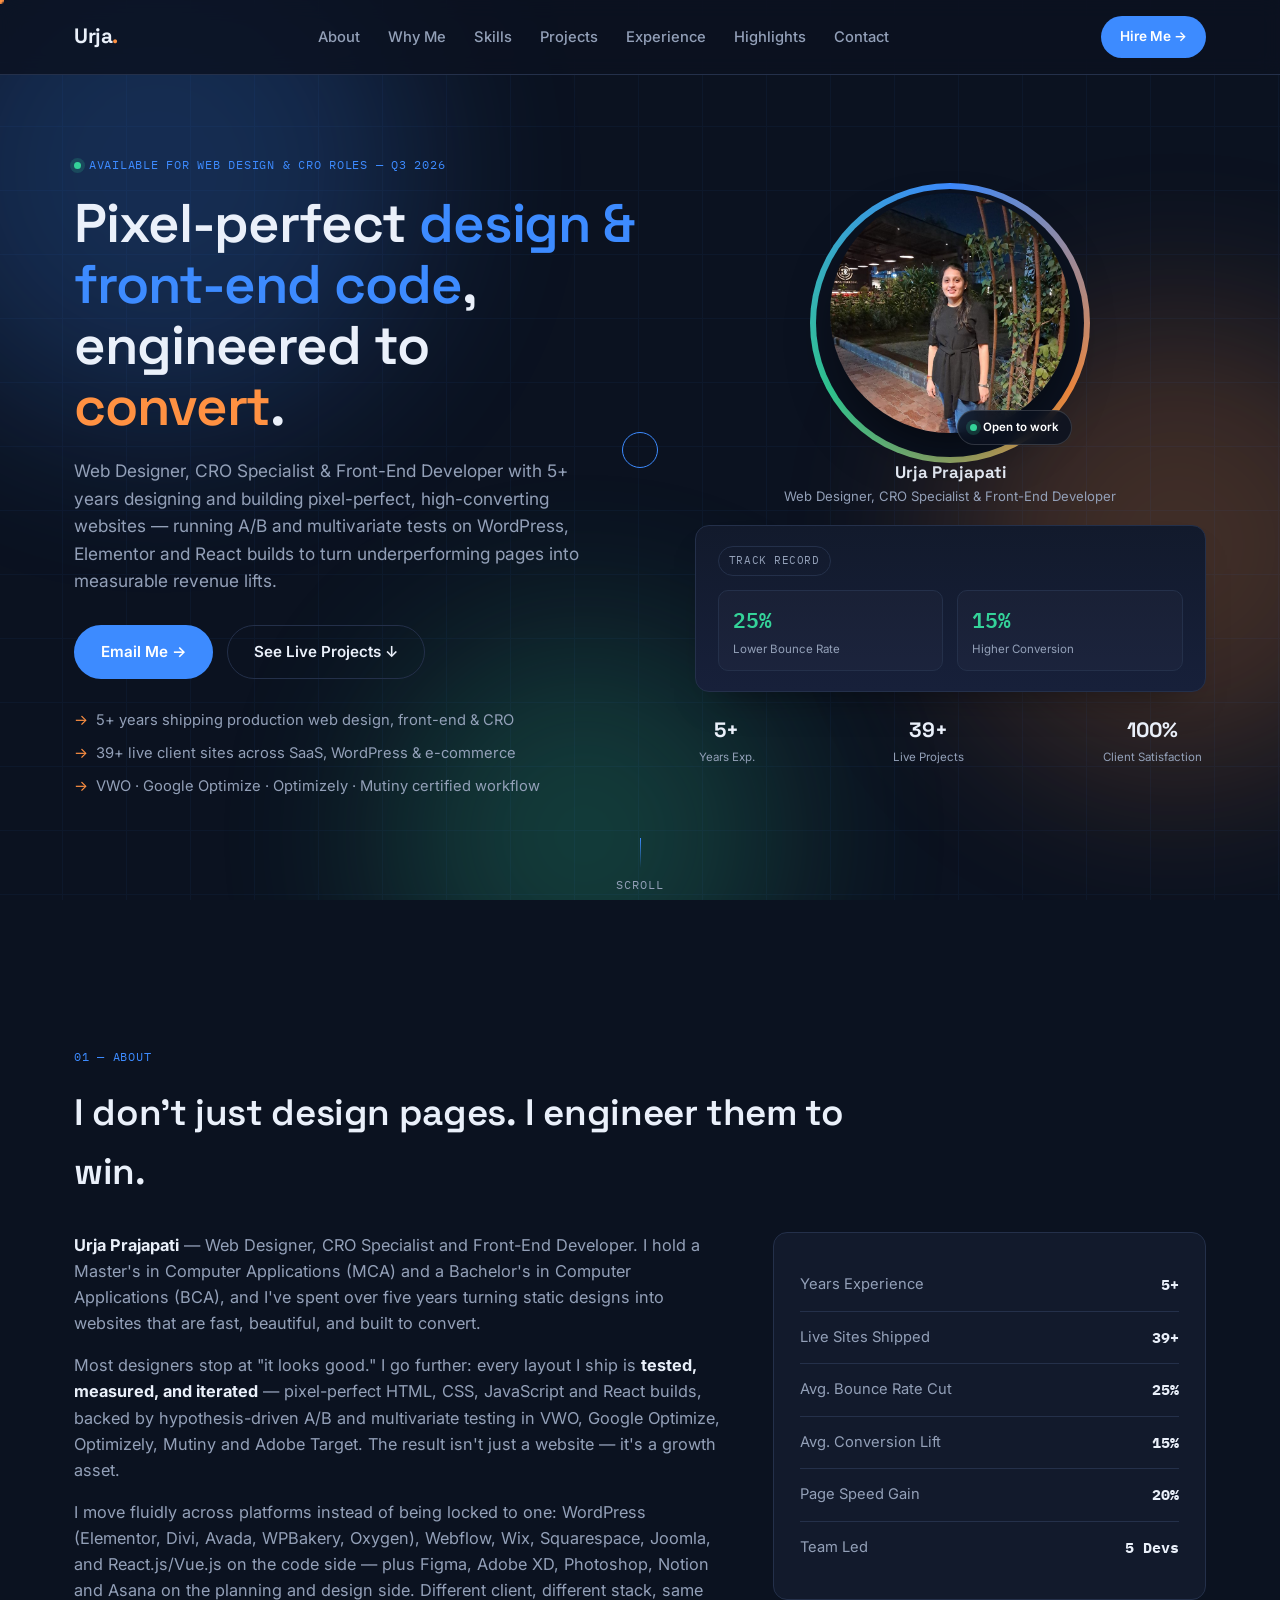
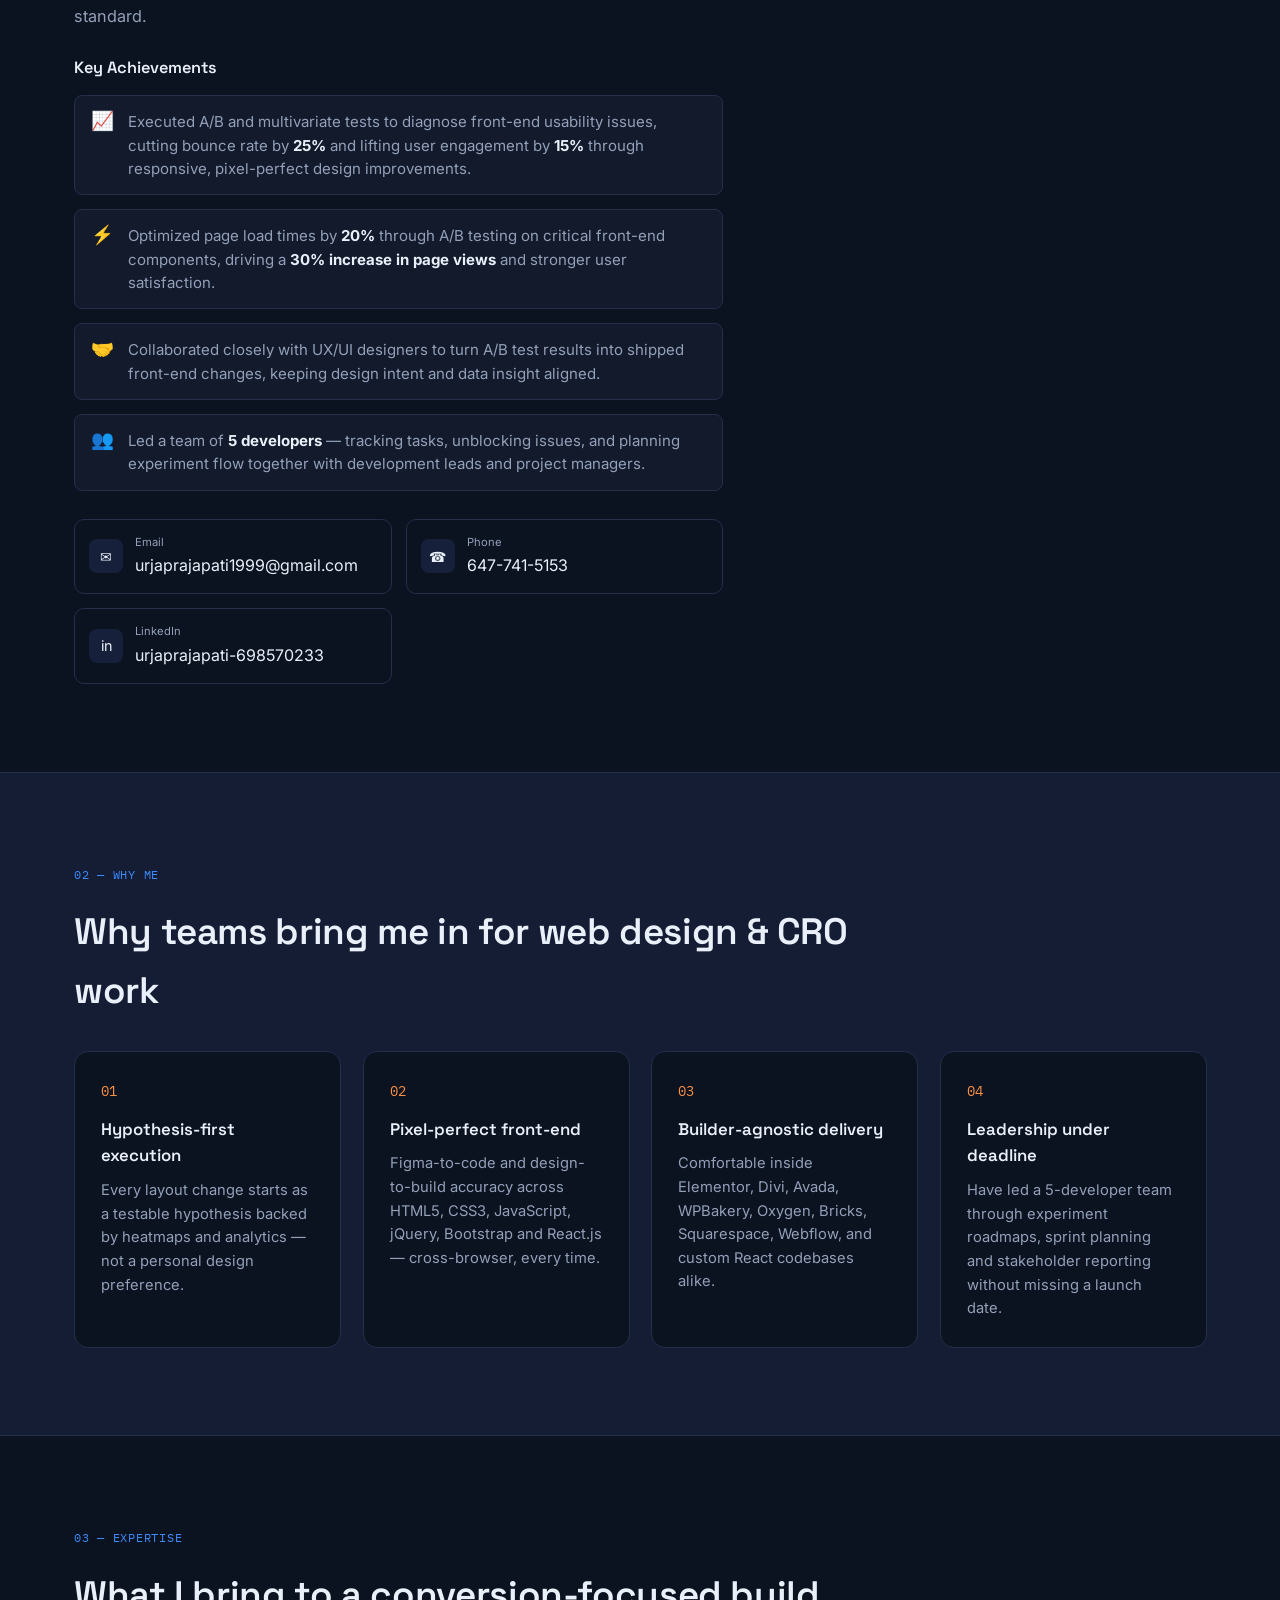
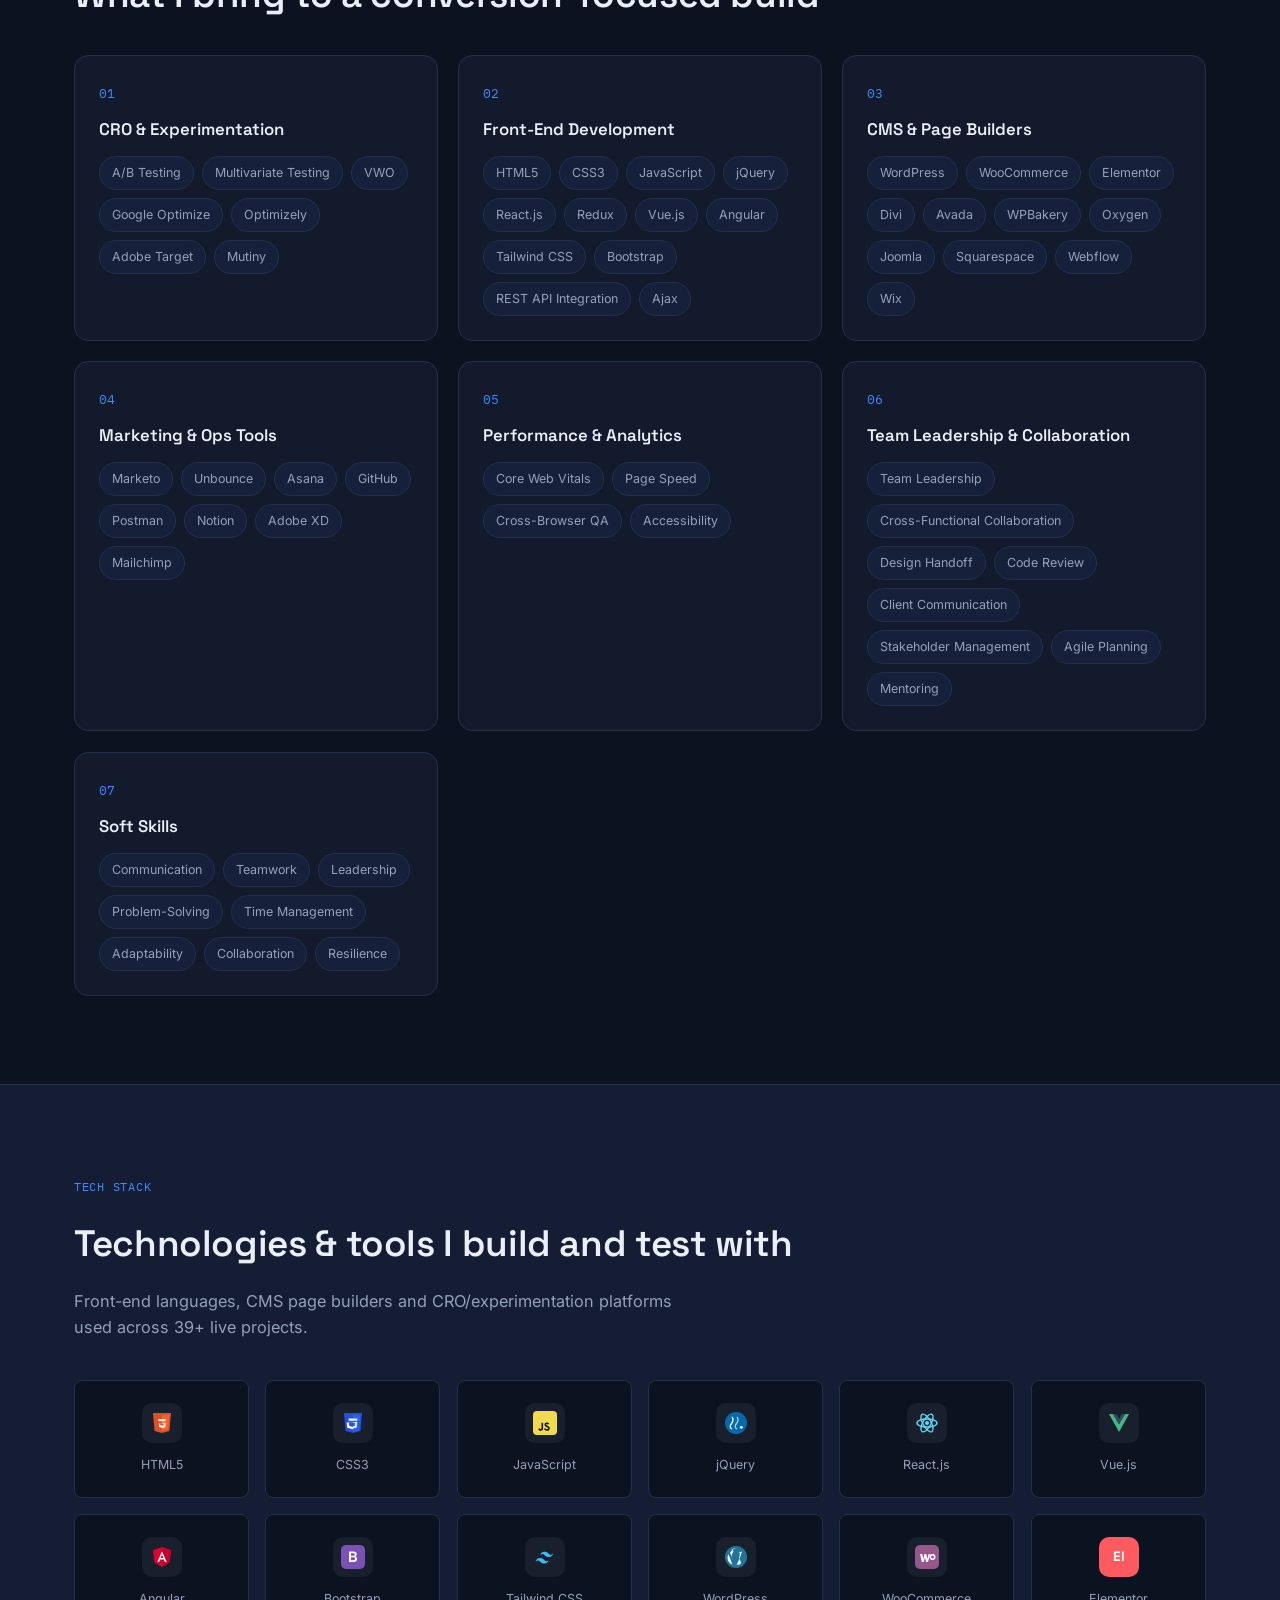
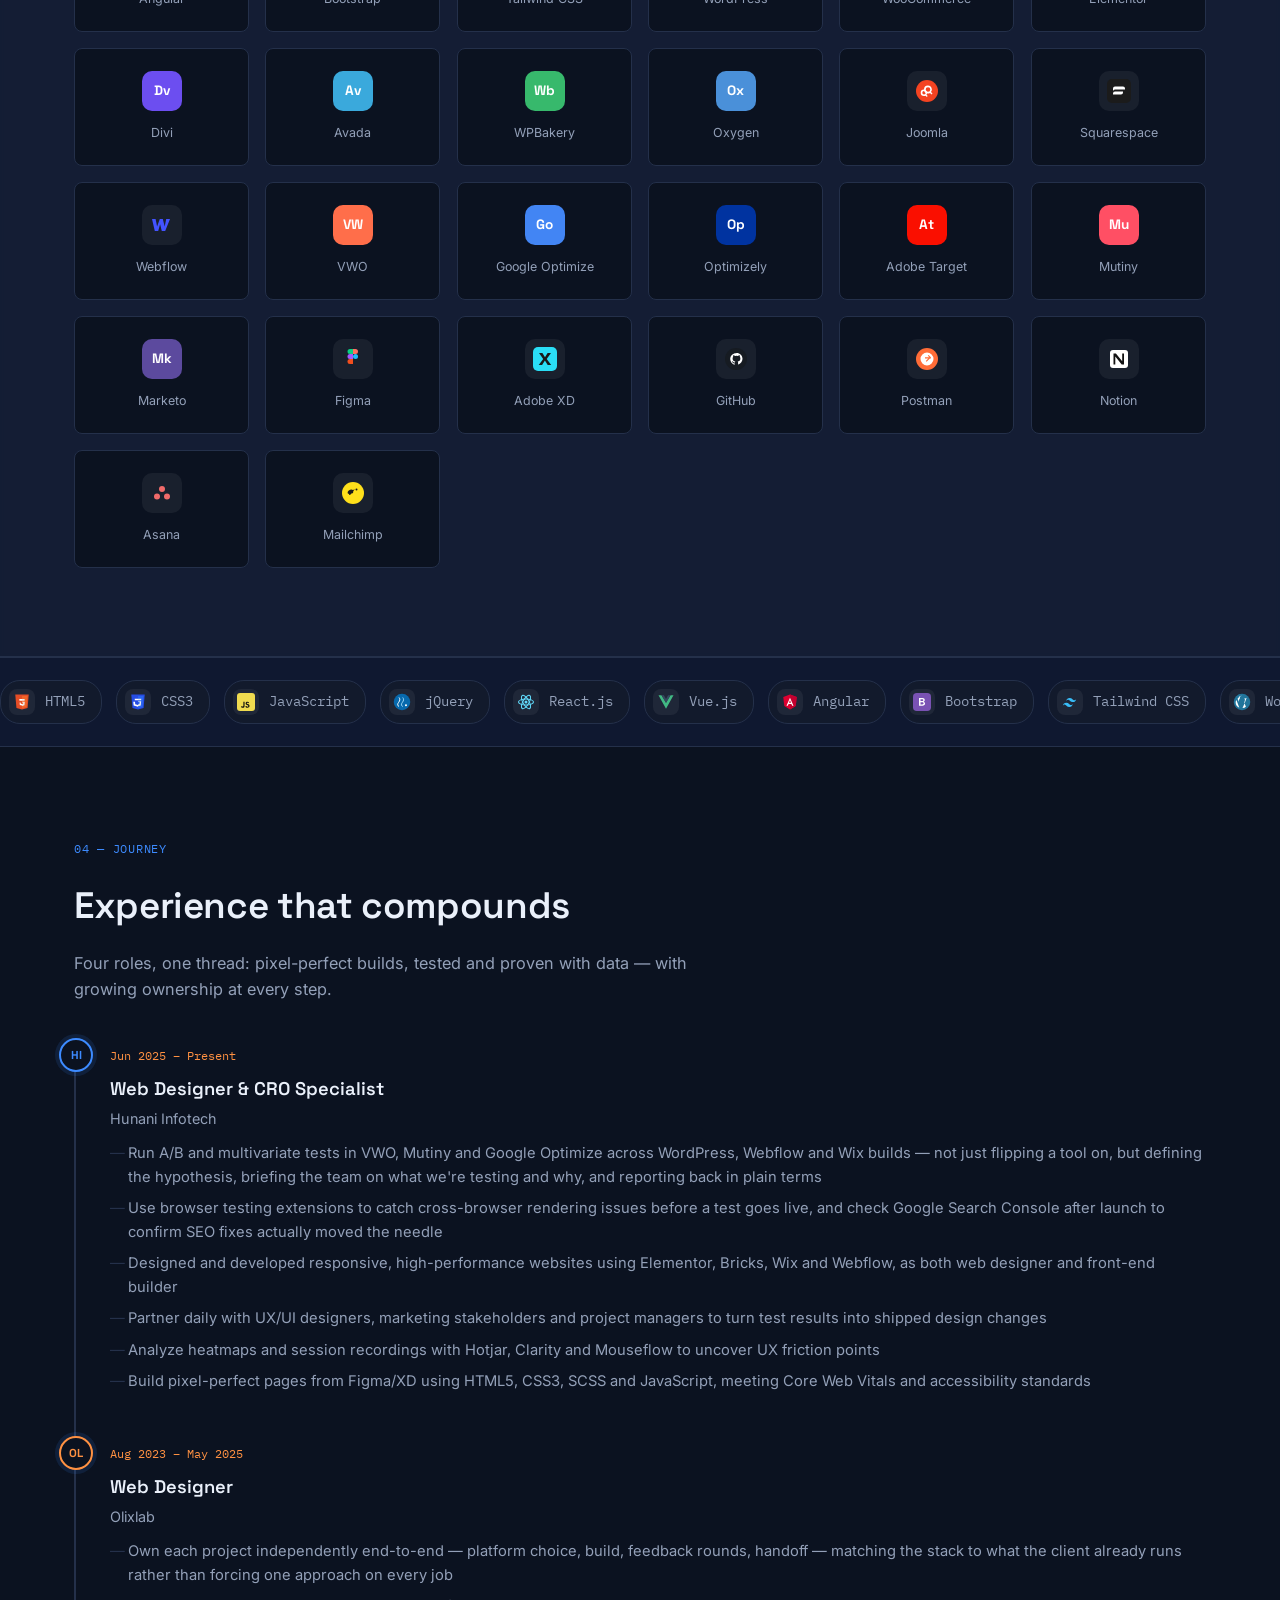
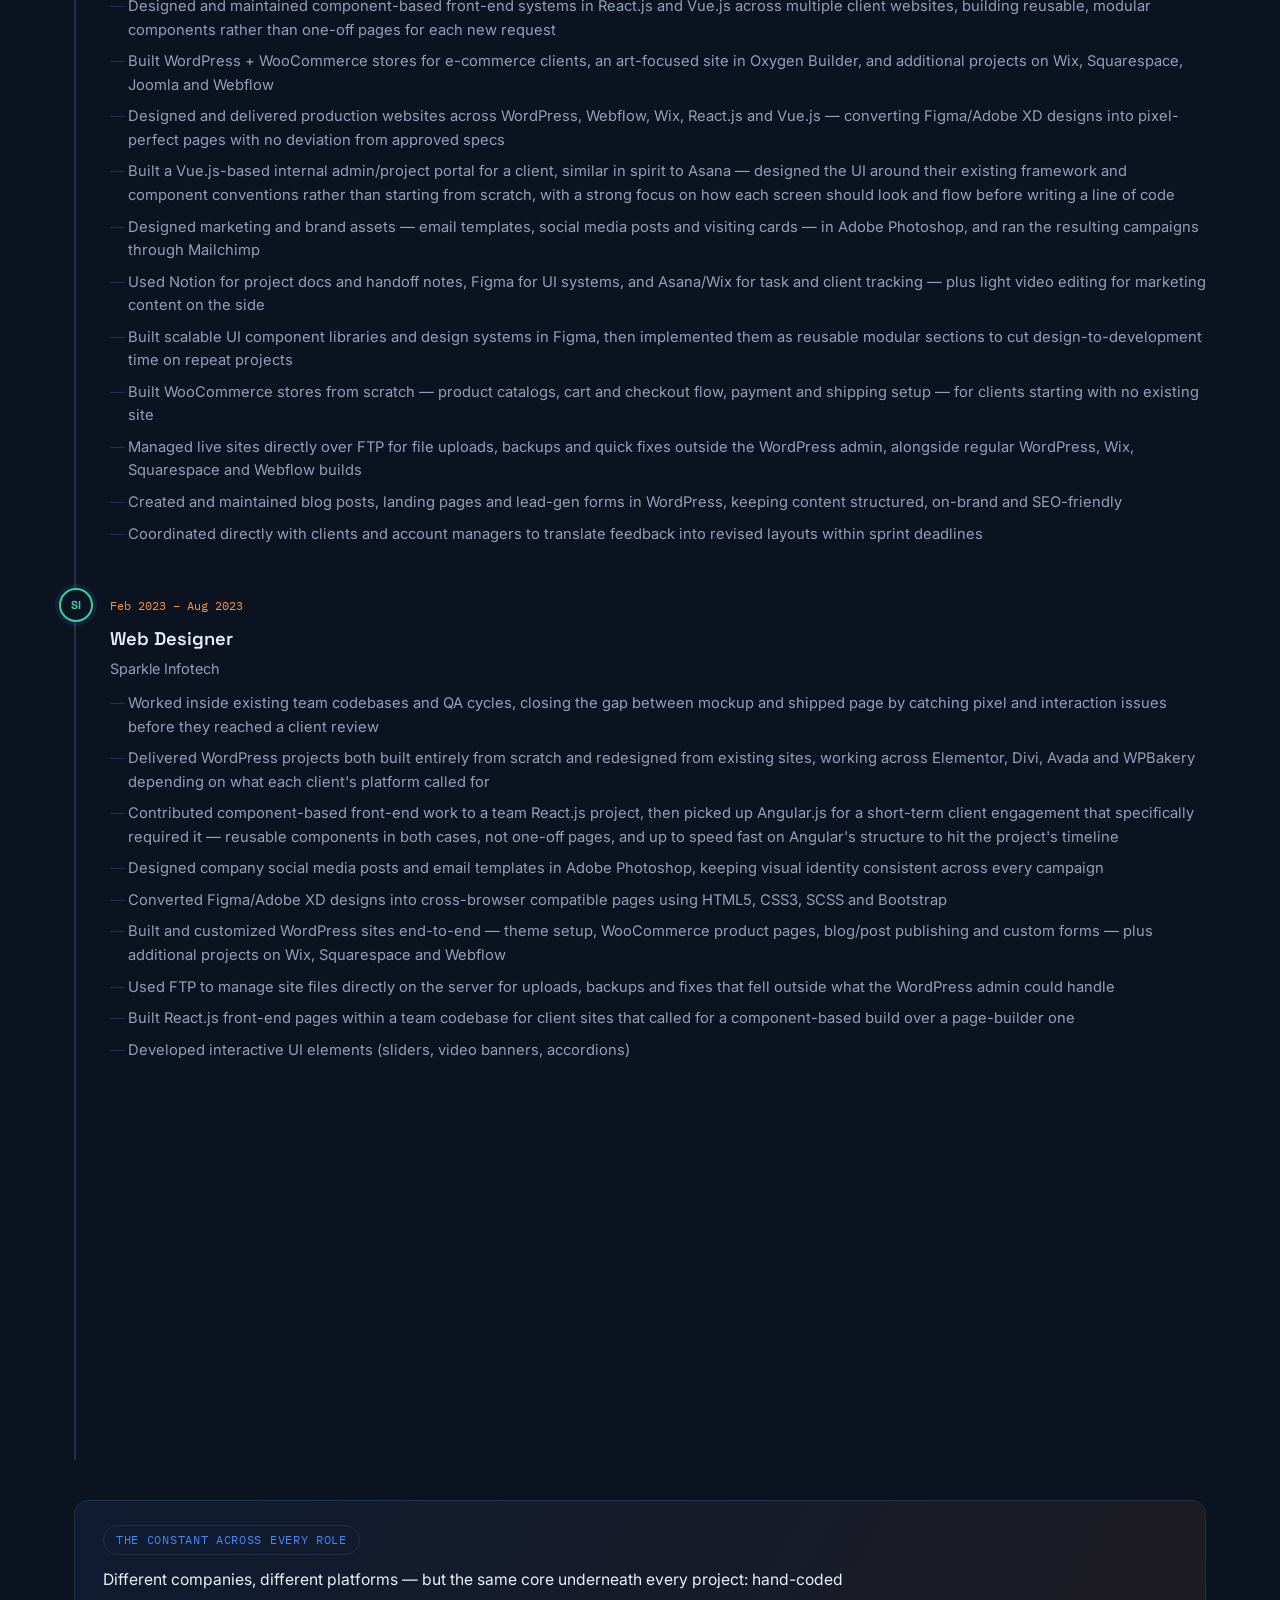
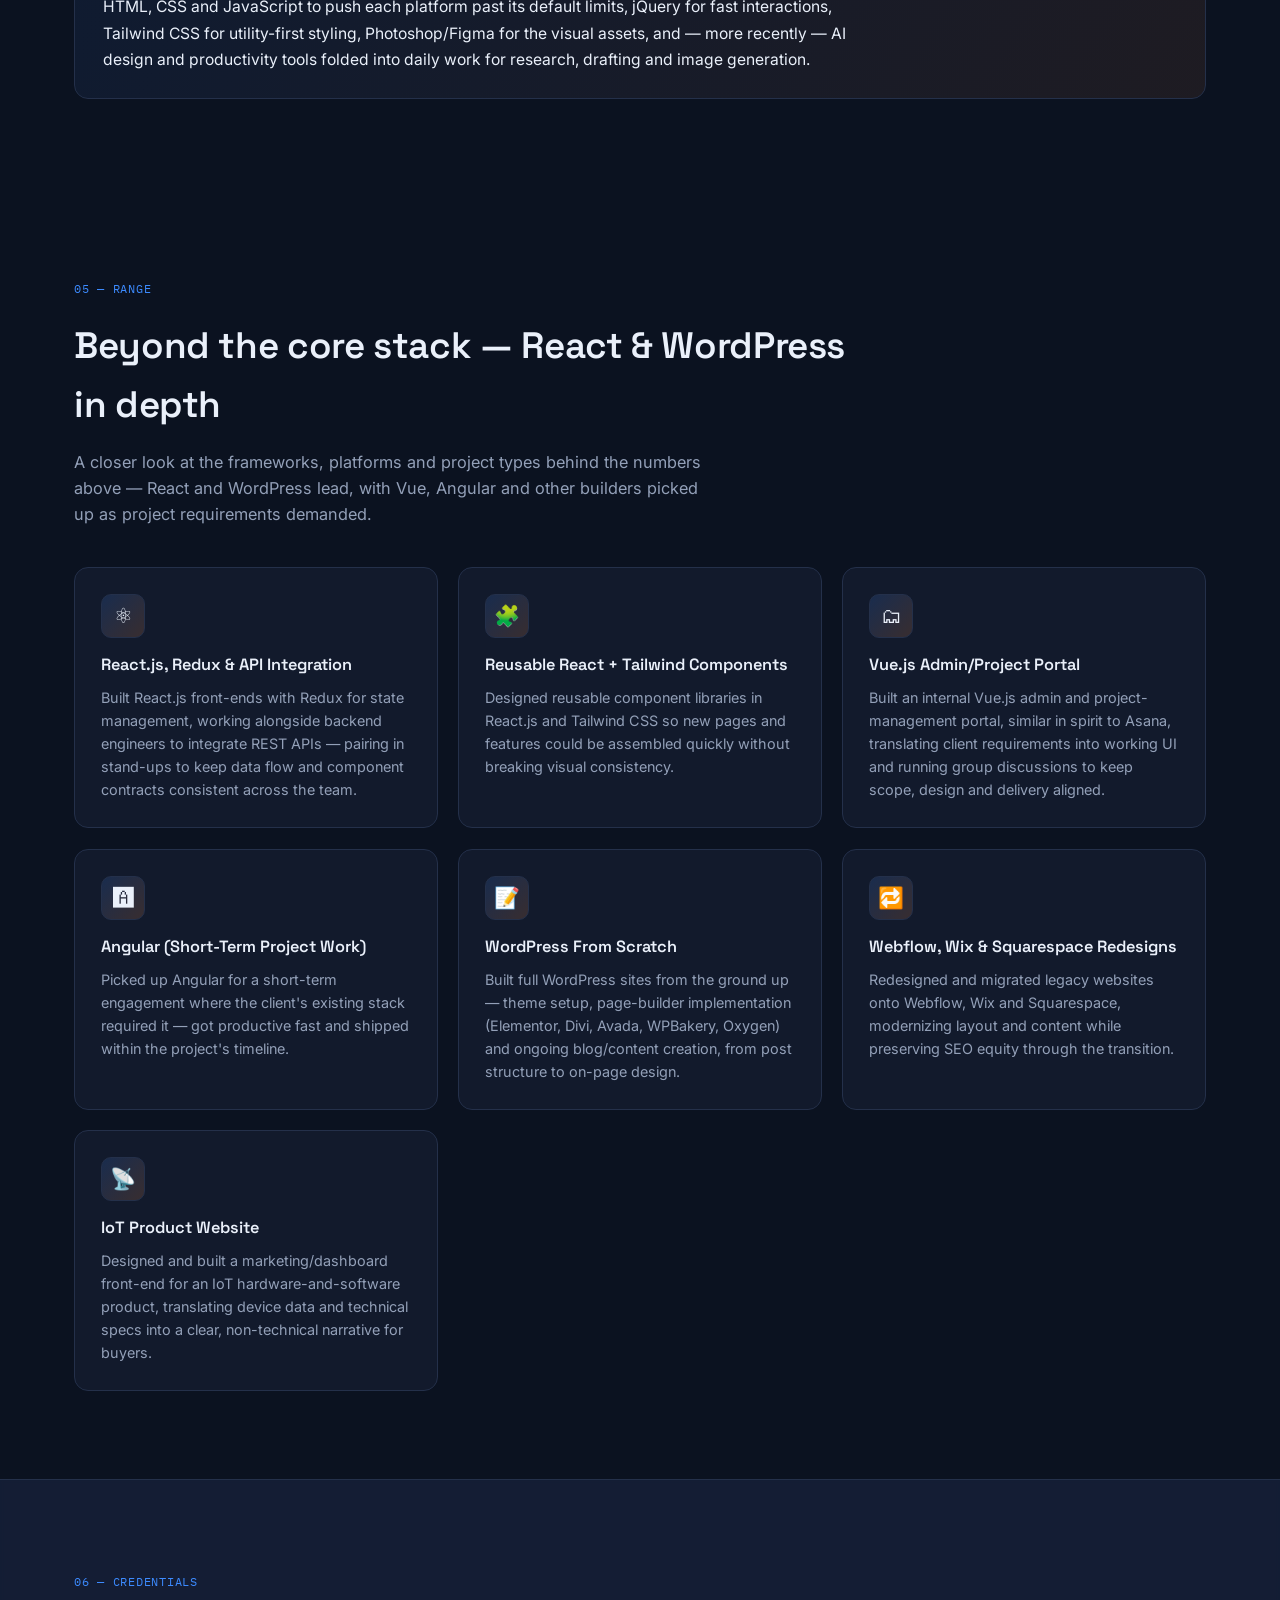
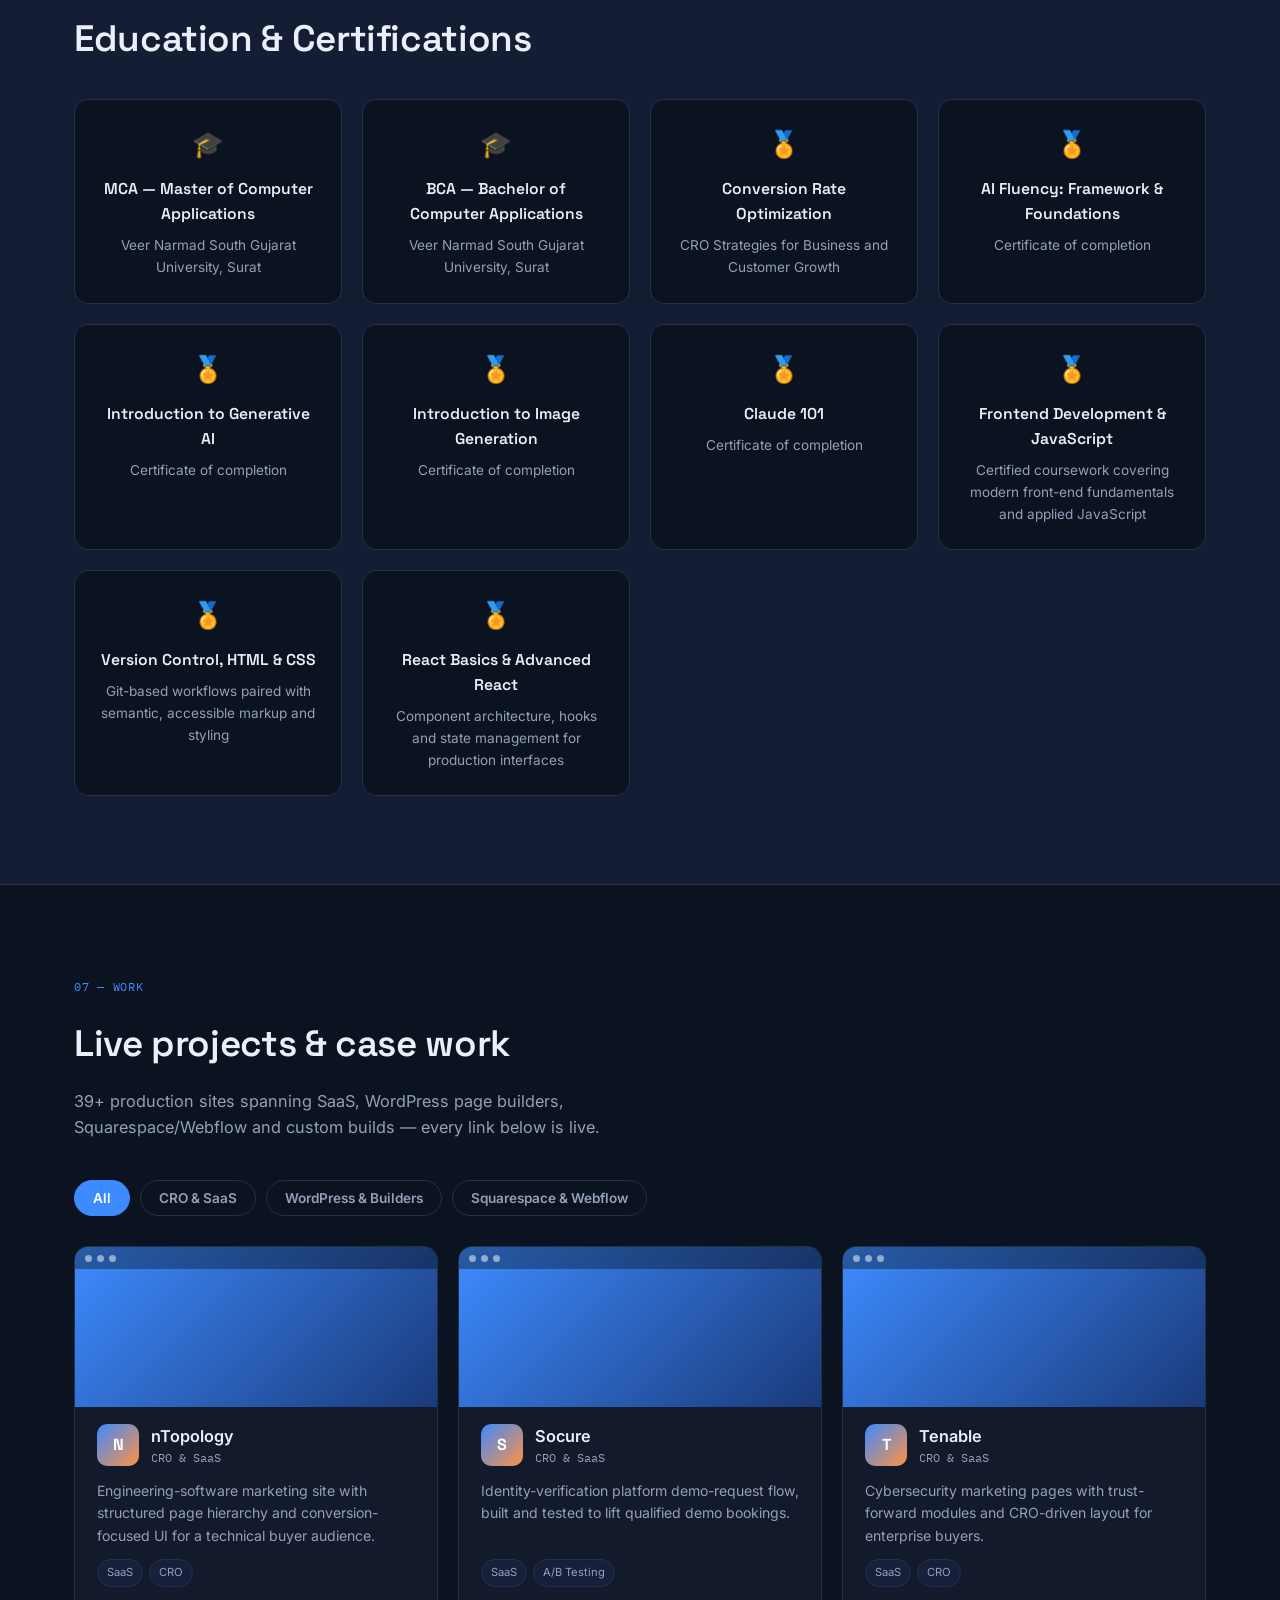
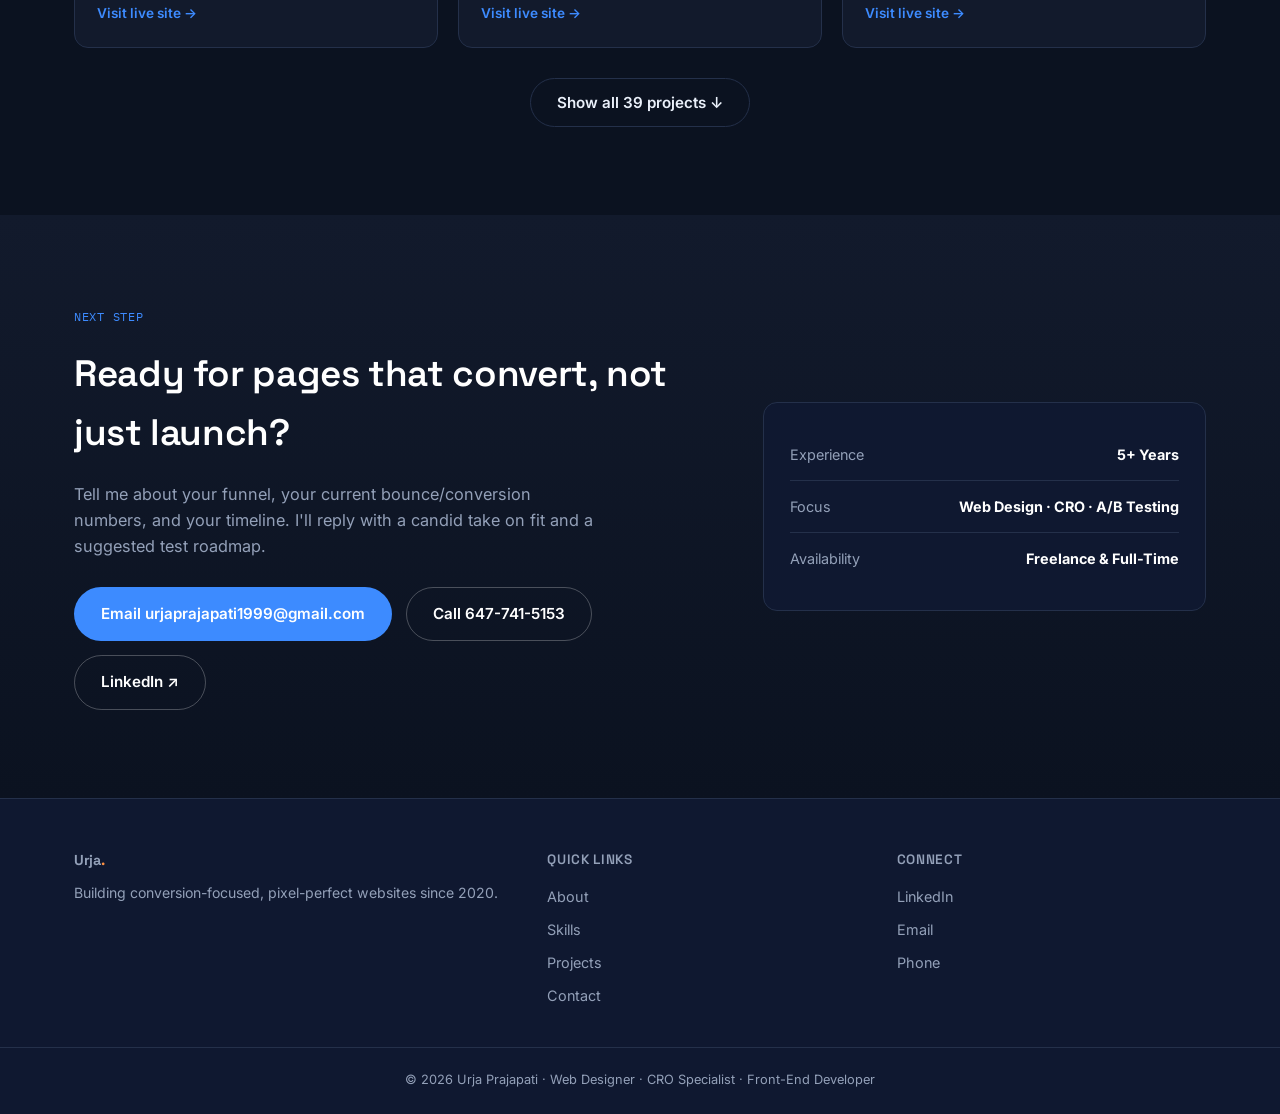
==== commit 38c80643: "Add files via upload" ====
--- a/index.html
+++ b/index.html
@@ -122,6 +122,7 @@
       <div class="about-copy reveal">
         <p><strong>Urja Prajapati</strong> — Web Designer, CRO Specialist and Front-End Developer. I hold a Master's in Computer Applications (MCA) and a Bachelor's in Computer Applications (BCA), and I've spent over five years turning static designs into websites that are fast, beautiful, and built to convert.</p>
         <p>Most designers stop at "it looks good." I go further: every layout I ship is <strong>tested, measured, and iterated</strong> — pixel-perfect HTML, CSS, JavaScript and React builds, backed by hypothesis-driven A/B and multivariate testing in VWO, Google Optimize, Optimizely, Mutiny and Adobe Target. The result isn't just a website — it's a growth asset.</p>
+        <p>I move fluidly across platforms instead of being locked to one: WordPress (Elementor, Divi, Avada, WPBakery, Oxygen), Webflow, Wix, Squarespace, Joomla, and React.js/Vue.js on the code side — plus Figma, Adobe XD, Photoshop, Notion and Asana on the planning and design side. Different client, different stack, same standard.</p>
 
         <h3 class="achieve-title">Key Achievements</h3>
         <ul class="achieve-list">
@@ -215,8 +216,8 @@
         <span class="skill-idx">03</span>
         <h3>CMS &amp; Page Builders</h3>
         <div class="chip-row">
-          <span class="chip">WordPress</span><span class="chip">Elementor</span><span class="chip">Divi</span>
-          <span class="chip">Avada</span><span class="chip">WPBakery</span><span class="chip">Oxygen</span><span class="chip">Squarespace</span><span class="chip">Webflow</span><span class="chip">Wix</span>
+          <span class="chip">WordPress</span><span class="chip">WooCommerce</span><span class="chip">Elementor</span><span class="chip">Divi</span>
+          <span class="chip">Avada</span><span class="chip">WPBakery</span><span class="chip">Oxygen</span><span class="chip">Joomla</span><span class="chip">Squarespace</span><span class="chip">Webflow</span><span class="chip">Wix</span>
         </div>
       </div>
       <div class="skill-card reveal">
@@ -224,6 +225,7 @@
         <h3>Marketing &amp; Ops Tools</h3>
         <div class="chip-row">
           <span class="chip">Marketo</span><span class="chip">Unbounce</span><span class="chip">Asana</span><span class="chip">GitHub</span>
+          <span class="chip">Postman</span><span class="chip">Notion</span><span class="chip">Adobe XD</span><span class="chip">Mailchimp</span>
         </div>
       </div>
       <div class="skill-card reveal">
@@ -290,14 +292,12 @@
           <h3>Web Designer &amp; CRO Specialist</h3>
           <span class="timeline-company">Hunani Infotech</span>
           <ul>
+            <li>Run A/B and multivariate tests in VWO, Mutiny and Google Optimize across WordPress, Webflow and Wix builds — not just flipping a tool on, but defining the hypothesis, briefing the team on what we're testing and why, and reporting back in plain terms</li>
+            <li>Use browser testing extensions to catch cross-browser rendering issues before a test goes live, and check Google Search Console after launch to confirm SEO fixes actually moved the needle</li>
             <li>Designed and developed responsive, high-performance websites using Elementor, Bricks, Wix and Webflow, as both web designer and front-end builder</li>
-            <li>Led A/B and multivariate tests using Google Optimize, VWO and Optimizely, increasing conversions across multiple funnels</li>
-            <li>Partnered daily with UX/UI designers, marketing stakeholders and project managers to turn test results into shipped design changes</li>
-            <li>Ran experiment stand-ups and reporting sessions, aligning cross-functional teams on hypothesis priority and test read-outs</li>
-            <li>Analyzed heatmaps and session recordings with Hotjar, Clarity and Mouseflow to uncover UX friction points</li>
-            <li>Built pixel-perfect pages from Figma/XD using HTML5, CSS3, SCSS and JavaScript</li>
-            <li>Developed SEO-ready landing pages meeting Core Web Vitals and accessibility standards</li>
-            <li>Implemented GA4, GTM and event tracking setups for data-driven decision-making</li>
+            <li>Partner daily with UX/UI designers, marketing stakeholders and project managers to turn test results into shipped design changes</li>
+            <li>Analyze heatmaps and session recordings with Hotjar, Clarity and Mouseflow to uncover UX friction points</li>
+            <li>Build pixel-perfect pages from Figma/XD using HTML5, CSS3, SCSS and JavaScript, meeting Core Web Vitals and accessibility standards</li>
           </ul>
         </div>
       </div>
@@ -309,14 +309,18 @@
           <h3>Web Designer</h3>
           <span class="timeline-company">Olixlab</span>
           <ul>
+            <li>Own each project independently end-to-end — platform choice, build, feedback rounds, handoff — matching the stack to what the client already runs rather than forcing one approach on every job</li>
+            <li>Designed and maintained component-based front-end systems in React.js and Vue.js across multiple client websites, building reusable, modular components rather than one-off pages for each new request</li>
+            <li>Built WordPress + WooCommerce stores for e-commerce clients, an art-focused site in Oxygen Builder, and additional projects on Wix, Squarespace, Joomla and Webflow</li>
             <li>Designed and delivered production websites across WordPress, Webflow, Wix, React.js and Vue.js — converting Figma/Adobe XD designs into pixel-perfect pages with no deviation from approved specs</li>
+            <li>Built a Vue.js-based internal admin/project portal for a client, similar in spirit to Asana — designed the UI around their existing framework and component conventions rather than starting from scratch, with a strong focus on how each screen should look and flow before writing a line of code</li>
+            <li>Designed marketing and brand assets — email templates, social media posts and visiting cards — in Adobe Photoshop, and ran the resulting campaigns through Mailchimp</li>
+            <li>Used Notion for project docs and handoff notes, Figma for UI systems, and Asana/Wix for task and client tracking — plus light video editing for marketing content on the side</li>
             <li>Built scalable UI component libraries and design systems in Figma, then implemented them as reusable modular sections to cut design-to-development time on repeat projects</li>
-            <li>Designed marketing and brand assets — email templates, social media posts and visiting cards — in Adobe Photoshop alongside web builds</li>
-            <li>Built and customized WooCommerce stores, including product pages, cart flows and checkout styling</li>
-            <li>Performed A/B tests on CTAs and landing pages to boost conversion metrics and user engagement</li>
+            <li>Built WooCommerce stores from scratch — product catalogs, cart and checkout flow, payment and shipping setup — for clients starting with no existing site</li>
+            <li>Managed live sites directly over FTP for file uploads, backups and quick fixes outside the WordPress admin, alongside regular WordPress, Wix, Squarespace and Webflow builds</li>
+            <li>Created and maintained blog posts, landing pages and lead-gen forms in WordPress, keeping content structured, on-brand and SEO-friendly</li>
             <li>Coordinated directly with clients and account managers to translate feedback into revised layouts within sprint deadlines</li>
-            <li>Enhanced site speed, accessibility and SEO using performance optimization best practices</li>
-            <li>Integrated forms and plugins: Gravity Forms, Ninja Forms and CF7</li>
           </ul>
         </div>
       </div>
@@ -328,10 +332,14 @@
           <h3>Web Designer</h3>
           <span class="timeline-company">Sparkle Infotech</span>
           <ul>
-            <li>Delivered pixel-perfect, responsive websites across WordPress (Elementor, Bricks, Oxygen, Breakdance), Webflow, Wix, and React.js/Vue.js front-end projects</li>
+            <li>Worked inside existing team codebases and QA cycles, closing the gap between mockup and shipped page by catching pixel and interaction issues before they reached a client review</li>
+            <li>Delivered WordPress projects both built entirely from scratch and redesigned from existing sites, working across Elementor, Divi, Avada and WPBakery depending on what each client's platform called for</li>
+            <li>Contributed component-based front-end work to a team React.js project, then picked up Angular.js for a short-term client engagement that specifically required it — reusable components in both cases, not one-off pages, and up to speed fast on Angular's structure to hit the project's timeline</li>
+            <li>Designed company social media posts and email templates in Adobe Photoshop, keeping visual identity consistent across every campaign</li>
             <li>Converted Figma/Adobe XD designs into cross-browser compatible pages using HTML5, CSS3, SCSS and Bootstrap</li>
-            <li>Designed custom email templates, social media graphics and visiting cards in Adobe Photoshop alongside front-end builds</li>
-            <li>Worked side-by-side with designers and QA to close the gap between mockup and shipped page, catching pixel and interaction issues before launch</li>
+            <li>Built and customized WordPress sites end-to-end — theme setup, WooCommerce product pages, blog/post publishing and custom forms — plus additional projects on Wix, Squarespace and Webflow</li>
+            <li>Used FTP to manage site files directly on the server for uploads, backups and fixes that fell outside what the WordPress admin could handle</li>
+            <li>Built React.js front-end pages within a team codebase for client sites that called for a component-based build over a page-builder one</li>
             <li>Developed interactive UI elements (sliders, video banners, accordions)</li>
           </ul>
         </div>
@@ -344,15 +352,21 @@
           <h3>Web Designer (A/B Testing)</h3>
           <span class="timeline-company">Bigscal Technologies Pvt. Ltd.</span>
           <ul>
-            <li>Planned and executed A/B test variations targeting UX improvements on client landing pages, tracking structured conversion findings for the CRO team</li>
+            <li>Built front-end projects in plain HTML, CSS, Bootstrap, JavaScript and Tailwind CSS, plus animated sliders and interactive components, version-controlled through GitHub as part of a shared team codebase</li>
+            <li>Contributed to a React.js project where I integrated APIs and tested endpoints with Postman alongside backend developers — my first real exposure to working across the front-end/back-end line as a team</li>
+            <li>Ran A/B tests comparing variant layouts side by side to see what actually moved conversion — the job wasn't just installing a testing tool, it was forming the hypothesis, explaining the reasoning in plain terms to the CRO team, and translating a business goal into a testable UI change</li>
             <li>Designed marketing assets — promotional posters, email newsletters and banner graphics — in Photoshop and Figma for multiple client brands at once</li>
-            <li>Built and maintained reusable front-end components in HTML5, CSS3, JavaScript, jQuery, SCSS, React.js, Bootstrap and Tailwind CSS</li>
             <li>Applied conversion data to redesign CTA placement, button copy and form layouts, reducing friction on high-traffic landing pages</li>
             <li>Collaborated with the development team on Wix and WordPress builds, turning approved designs into production-ready pages under tight deadlines</li>
           </ul>
         </div>
       </div>
 
+    </div>
+
+    <div class="common-thread reveal">
+      <span class="common-thread-tag">The constant across every role</span>
+      <p>Different companies, different platforms — but the same core underneath every project: hand-coded HTML, CSS and JavaScript to push each platform past its default limits, jQuery for fast interactions, Tailwind CSS for utility-first styling, Photoshop/Figma for the visual assets, and — more recently — AI design and productivity tools folded into daily work for research, drafting and image generation.</p>
     </div>
   </div>
 </section>
--- a/styles.css
+++ b/styles.css
@@ -202,57 +202,57 @@
 /* --- Profile photo card --- */
 .profile-card{ margin-bottom: 18px; display:flex; flex-direction:column; align-items:center; text-align:center; perspective: 700px; }
 .profile-float{
-  width: 190px; height: 190px; margin: 0 auto;
+  width: 260px; height: 260px; margin: 0 auto;
   animation: floatY 6s ease-in-out infinite;
 }
 .profile-photo-wrap{
-  position: relative; width: 190px; height: 190px;
+  position: relative; width: 260px; height: 260px;
   transform-style: preserve-3d;
   transition: transform .25s ease;
 }
 .profile-ring{
-  position:absolute; inset:-8px; border-radius:50%;
+  position:absolute; inset:-10px; border-radius:50%;
   background: conic-gradient(from 0deg, var(--accent-blue), var(--accent-amber), var(--success), var(--accent-blue));
   animation: spinRing 7s linear infinite, ringPulse 3s ease-in-out infinite;
   filter: blur(.3px);
 }
 .profile-ring::after{
-  content:""; position:absolute; inset:5px; border-radius:50%; background: var(--ink);
+  content:""; position:absolute; inset:6px; border-radius:50%; background: var(--ink);
 }
 @keyframes spinRing{ to{ transform: rotate(360deg); } }
 @keyframes ringPulse{
-  0%,100%{ box-shadow: 0 0 20px -4px rgba(61,139,255,.5); }
-  50%{ box-shadow: 0 0 32px 2px rgba(255,145,66,.55); }
+  0%,100%{ box-shadow: 0 0 24px -4px rgba(61,139,255,.5); }
+  50%{ box-shadow: 0 0 38px 3px rgba(255,145,66,.55); }
 }
 .profile-orbit{
-  position:absolute; width:6px; height:6px; border-radius:50%;
-  top:50%; left:50%; margin:-3px 0 0 -3px;
-  box-shadow: 0 0 8px 2px currentColor;
+  position:absolute; width:8px; height:8px; border-radius:50%;
+  top:50%; left:50%; margin:-4px 0 0 -4px;
+  box-shadow: 0 0 10px 3px currentColor;
 }
 .profile-orbit-1{ color: var(--accent-blue); animation: orbit1 5s linear infinite; }
 .profile-orbit-2{ color: var(--accent-amber); animation: orbit2 7s linear infinite reverse; }
 .profile-orbit-3{ color: var(--success); animation: orbit3 9s linear infinite; }
-@keyframes orbit1{ from{ transform: rotate(0deg) translateX(112px) rotate(0deg); } to{ transform: rotate(360deg) translateX(112px) rotate(-360deg); } }
-@keyframes orbit2{ from{ transform: rotate(90deg) translateX(122px) rotate(-90deg); } to{ transform: rotate(450deg) translateX(122px) rotate(-450deg); } }
-@keyframes orbit3{ from{ transform: rotate(200deg) translateX(104px) rotate(-200deg); } to{ transform: rotate(560deg) translateX(104px) rotate(-560deg); } }
+@keyframes orbit1{ from{ transform: rotate(0deg) translateX(152px) rotate(0deg); } to{ transform: rotate(360deg) translateX(152px) rotate(-360deg); } }
+@keyframes orbit2{ from{ transform: rotate(90deg) translateX(164px) rotate(-90deg); } to{ transform: rotate(450deg) translateX(164px) rotate(-450deg); } }
+@keyframes orbit3{ from{ transform: rotate(200deg) translateX(140px) rotate(-200deg); } to{ transform: rotate(560deg) translateX(140px) rotate(-560deg); } }
 @media (prefers-reduced-motion: reduce){
   .profile-orbit{ display:none; }
 }
 .profile-photo{
-  position:relative; z-index:1; width:174px; height:174px; margin:8px;
+  position:relative; z-index:1; width:240px; height:240px; margin:10px;
   border-radius:50%; object-fit: cover; object-position: top center;
-  box-shadow: 0 20px 45px -18px rgba(0,0,0,.7);
+  box-shadow: 0 24px 55px -18px rgba(0,0,0,.7);
 }
 @keyframes floatY{
   0%,100%{ transform: translateY(0); }
   50%{ transform: translateY(-10px); }
 }
 .profile-badge{
-  position:absolute; bottom:2px; right:2px; z-index:2;
+  position:absolute; bottom:8px; right:8px; z-index:2;
   display:inline-flex; align-items:center; gap:6px;
   background: rgba(11,18,32,.85); backdrop-filter: blur(6px);
   border:1px solid rgba(255,255,255,.15); color:#fff;
-  font-size:.66rem; font-weight:600; padding:6px 10px; border-radius:20px;
+  font-size:.72rem; font-weight:600; padding:7px 12px; border-radius:20px;
   white-space:nowrap;
 }
 .profile-meta{
@@ -400,6 +400,17 @@
 .highlight-card h3{ font-size:1.02rem; margin: 14px 0 8px; }
 .highlight-card p{ color: var(--muted); font-size:.9rem; }
 
+.common-thread{
+  margin-top: 40px; padding: 24px 28px; border-radius: var(--radius);
+  background: linear-gradient(120deg, rgba(61,139,255,.08), rgba(255,145,66,.08));
+  border: 1px solid var(--line); position:relative; overflow:hidden;
+}
+.common-thread-tag{
+  display:inline-block; font-family: var(--mono); font-size:.72rem; text-transform:uppercase; letter-spacing:.06em;
+  color: var(--accent-blue); border:1px solid var(--line); padding:5px 12px; border-radius:20px; margin-bottom:12px;
+}
+.common-thread p{ color: var(--text); font-size:.98rem; line-height:1.7; max-width: 780px; }
+
 /* ---------- Timeline ---------- */
 .timeline{ position:relative; margin-top:30px; padding-left: 34px; border-left: 2px solid var(--line); }
 .timeline-progress{
